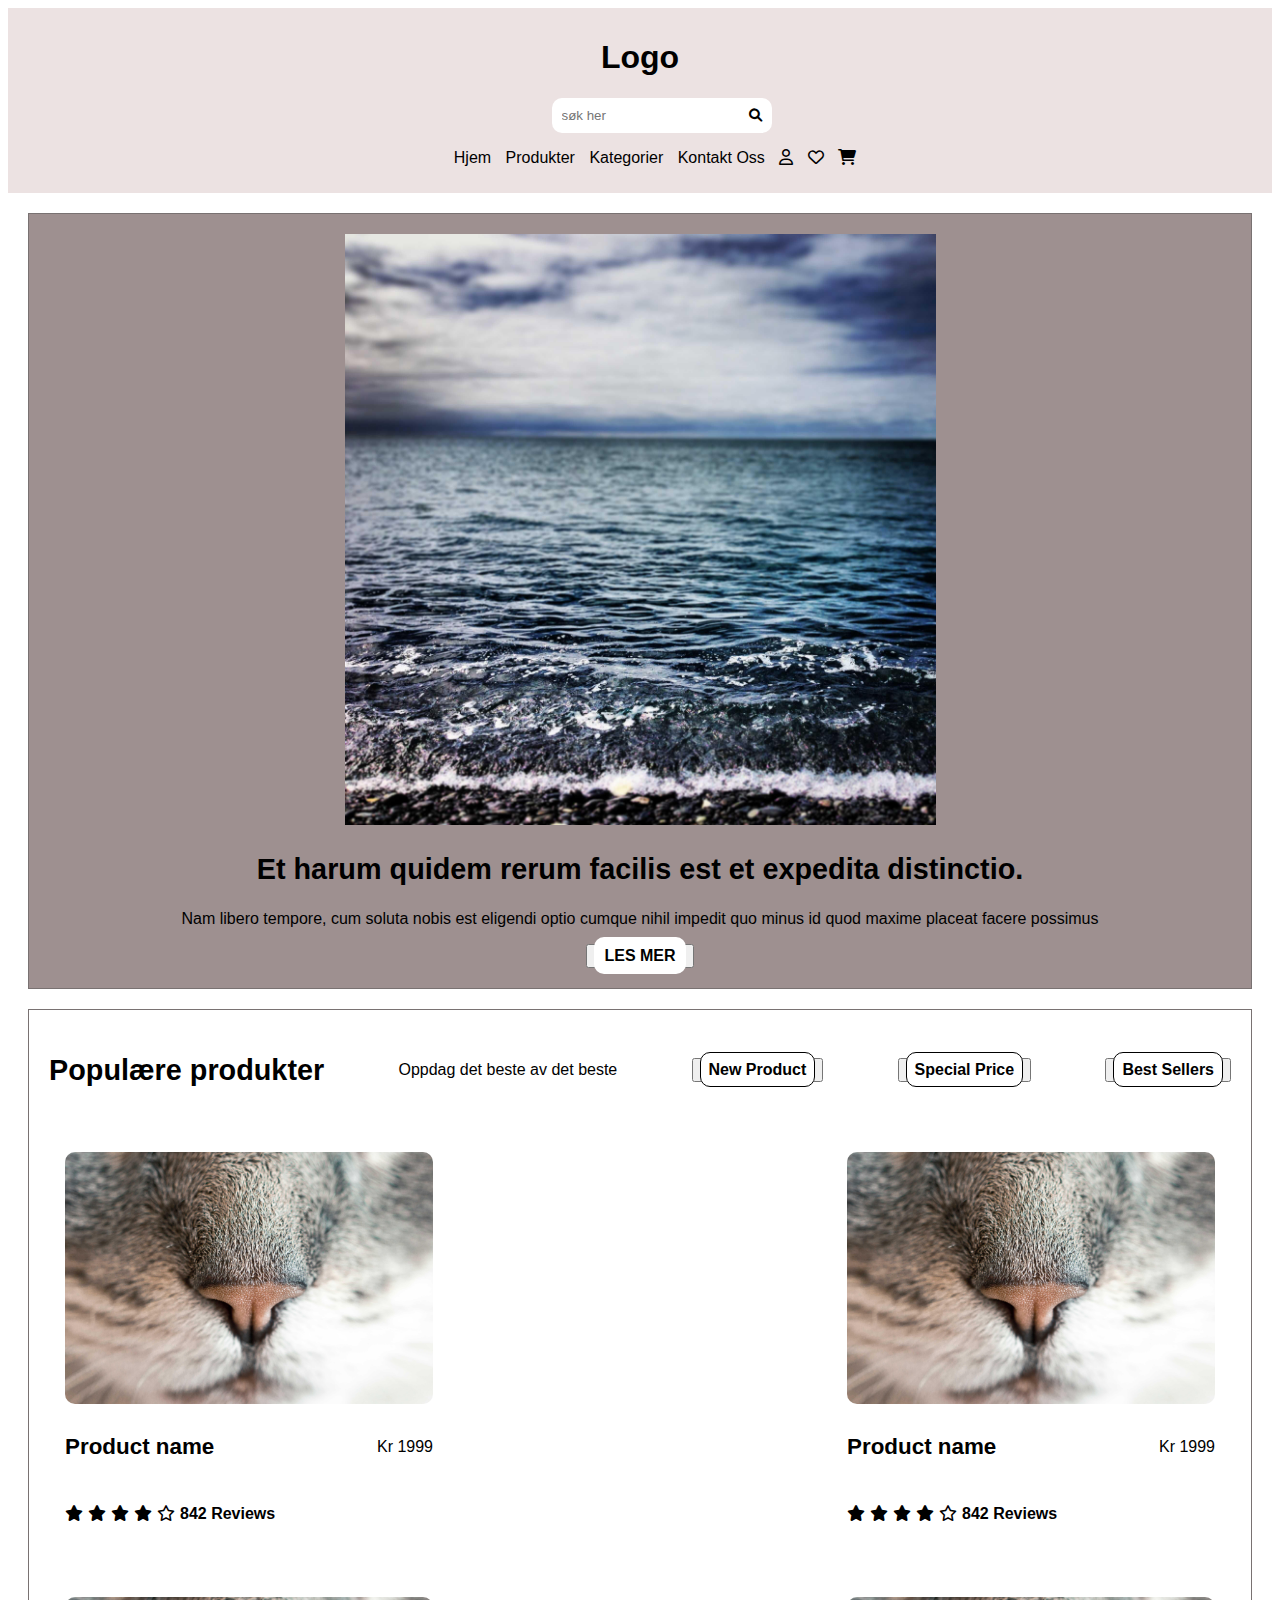
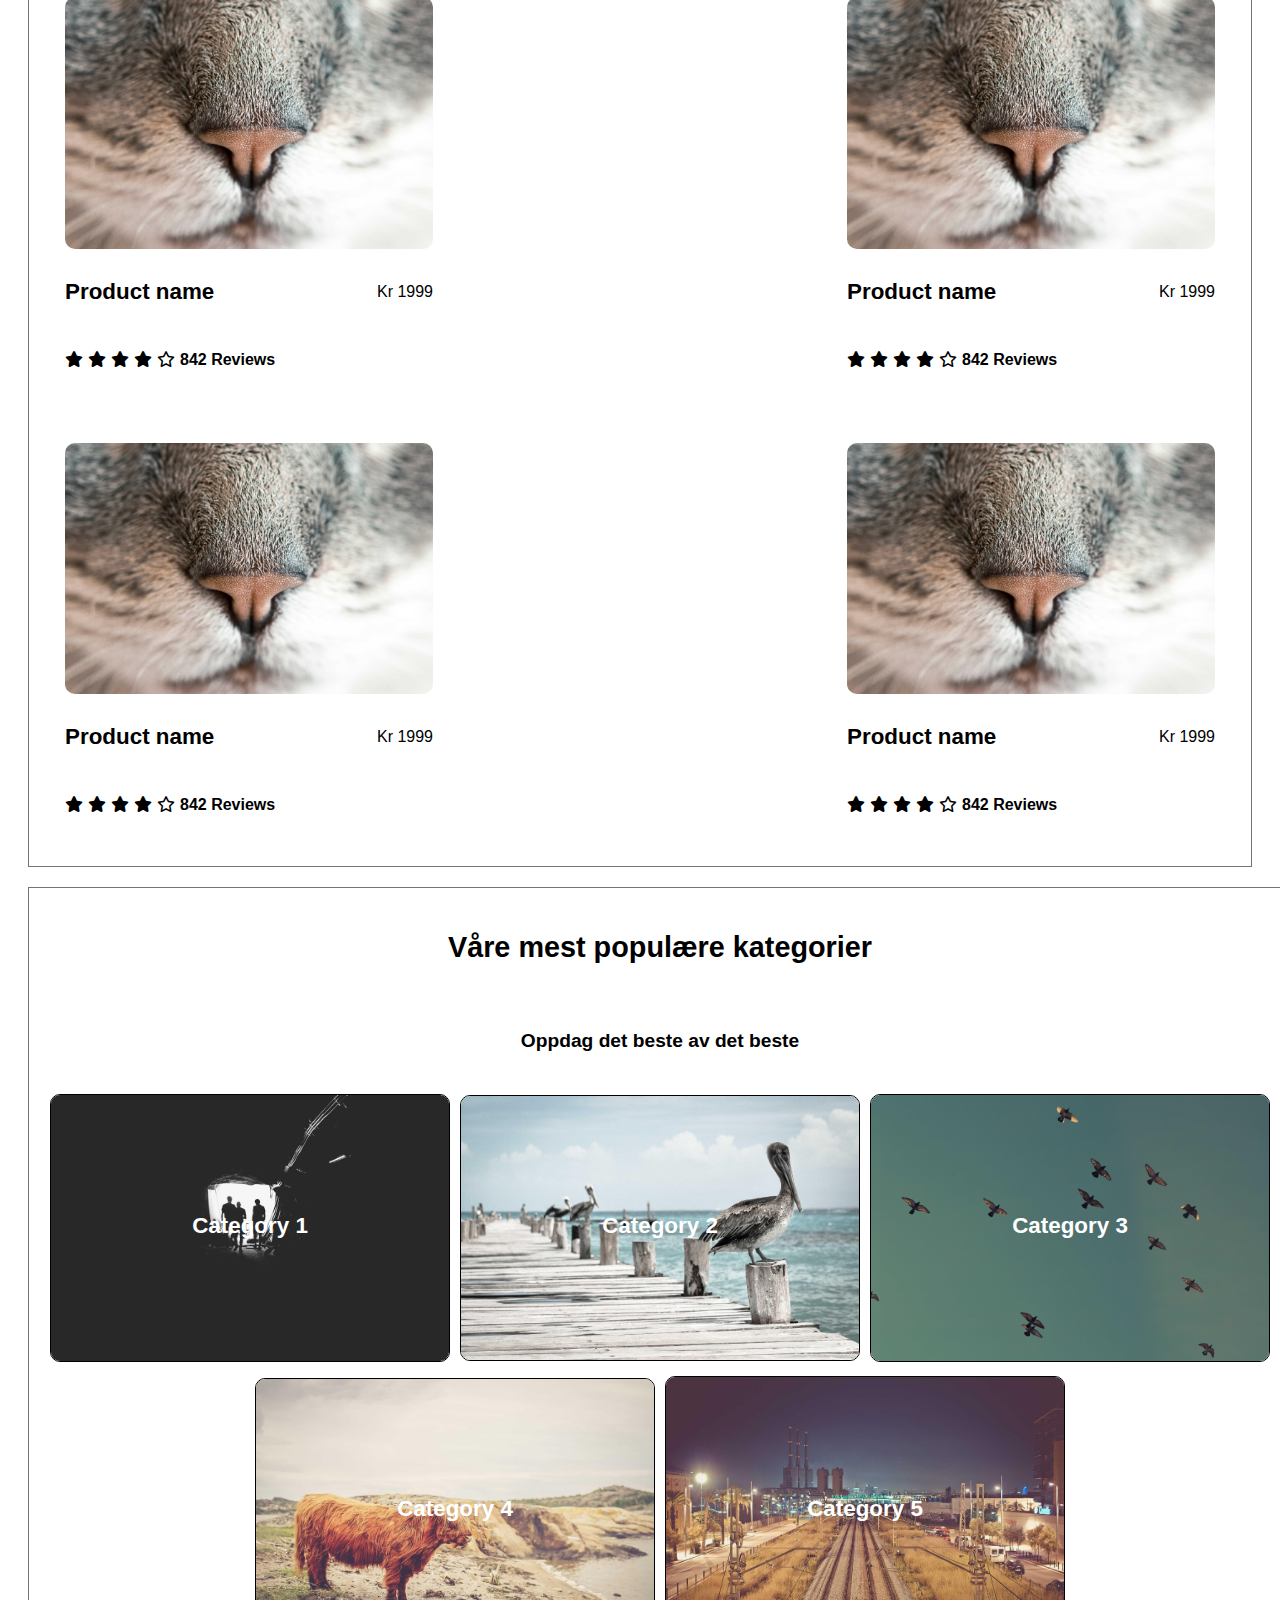
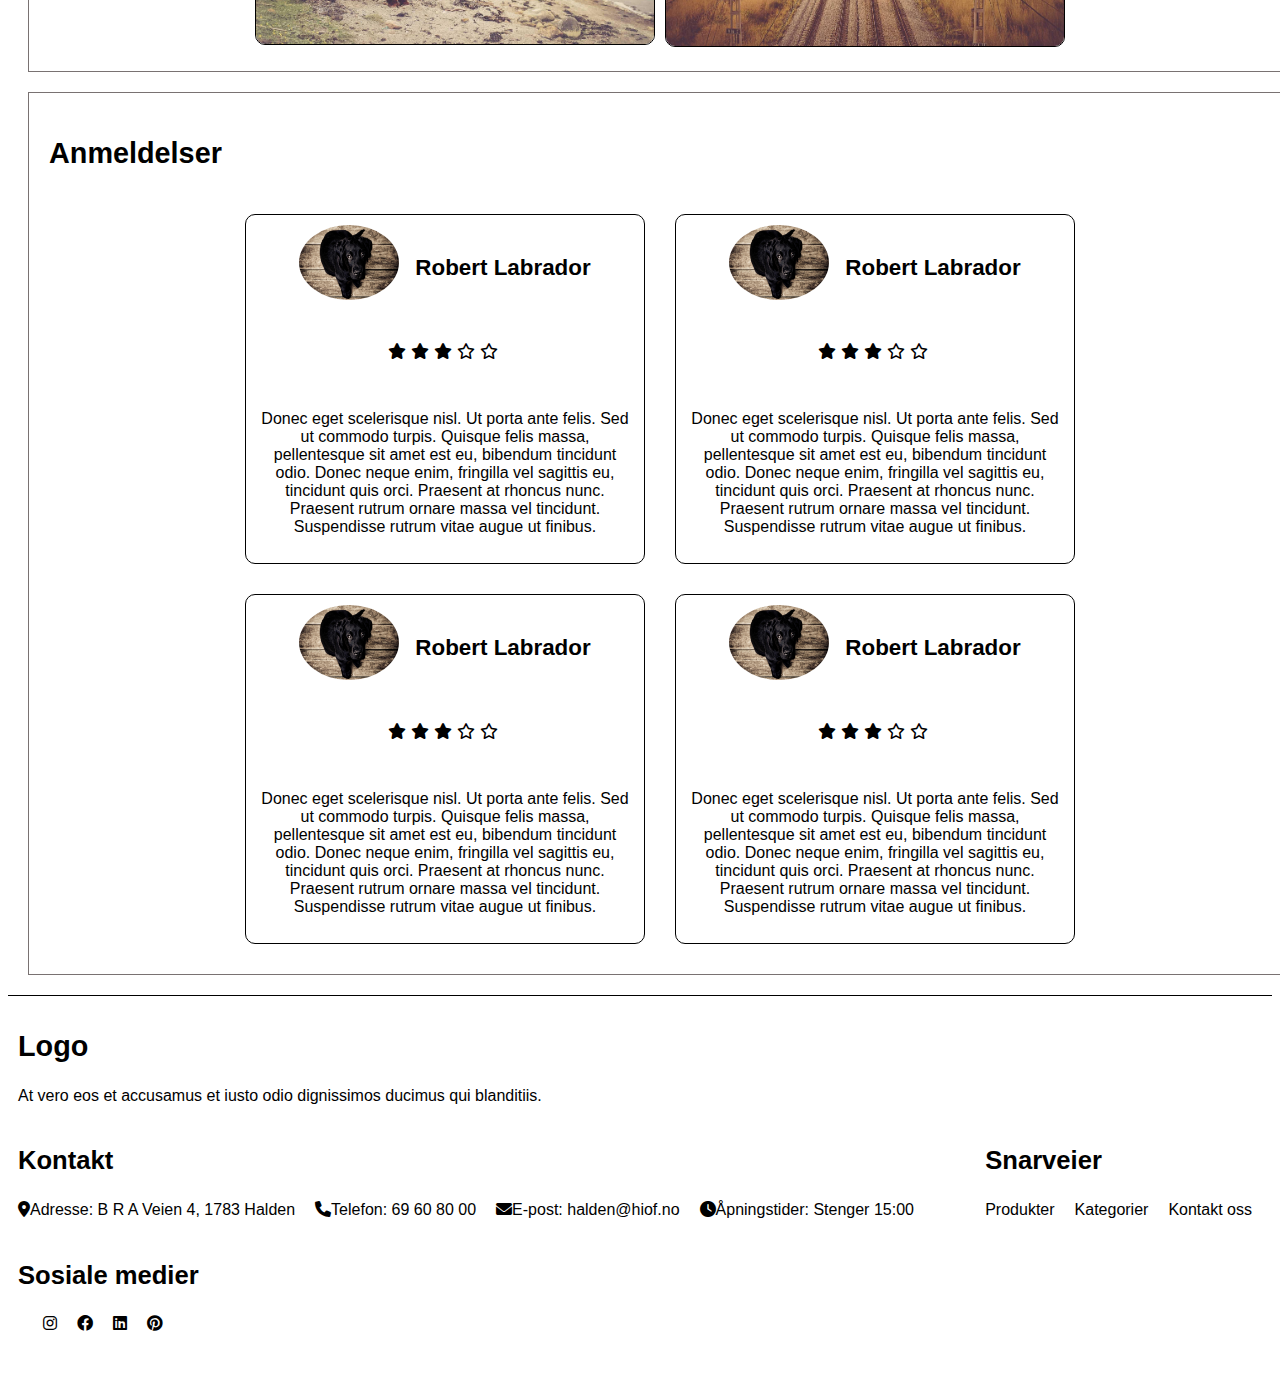
==== Prosjekteksamen Web H24/index.html @ 62fddc1f "Section 2 99" ====
<!DOCTYPE html>
<html lang="nb">
<head>
    <meta charset="UTF-8">
    <meta name="viewport" content="width=device-width, initial-scale=1.0">
    <link rel="stylesheet" href="https://cdnjs.cloudflare.com/ajax/libs/font-awesome/6.0.0-beta3/css/all.min.css">
    <link rel="stylesheet" href="css/style.css">
    <title>Hovedside</title>
</head>
<body>
    <header id="global-header">
        <a href="index.html"><h1>Logo</h1></a>
        <input type="search" placeholder="søk her" id="search">
        <button type="submit"><i class="fa-solid fa-magnifying-glass"></i></button>
        <nav>
            <ul>
                <li><a href="index.html">Hjem</a></li>
                <li><a href="#pop-prod">Produkter</a></li> 
                <li><a href="#pop-kat">Kategorier</a></li>
                <li><a href="#footer-area">Kontakt Oss</a>

                <li><i class="fa-regular fa-user"></i></li>
                <li><i class="fa-regular fa-heart"></i></li>
                <li><a href="checkout.html"><i class="fa-solid fa-cart-shopping"></i></a></li>
            </ul>
        </nav>

    </header>
    <div id="container-index">
        <main>
            <section id="banner">
                    <img src="bilder/Hoved_side/Lorem-picsum-ocean.jpg" alt="Bilde av steinstrand med sjø utover horisonten">
                    <!-- Bildet fra https://fastly.picsum.photos/id/147/2448/2448.jpg?hmac=Xk6y7EeyG6VQTac1N9IhDAwLVNVeCn_KBN4nO5SRxPw -->
                    <h2>Et harum quidem rerum facilis est et expedita distinctio.</h2>
                    <p>Nam libero tempore, cum soluta nobis est eligendi optio cumque nihil impedit quo minus id quod maxime placeat facere possimus</p>
                    <button type="submit"><a href="#">LES MER</a></button>

            </section>
                
            <section id="pop-prod">
                    <h2>Populære produkter</h2>
                    <p>Oppdag det beste av det beste</p>
                    <button type="submit"><a href="#">New Product</a></button>
                    <button type="submit"><a href="#">Special Price</a></button>
                    <button type="submit"><a href="#">Best Sellers</a></button>
                        
                        <article class="prod-card">
                            <img src="bilder/Hoved_side/Lorem-picsum-cat.jpg" alt="Bilde av katt nese">
                            <!-- Bildet fra https://fastly.picsum.photos/id/40/4106/2806.jpg?hmac=MY3ra98ut044LaWPEKwZowgydHZ_rZZUuOHrc3mL5mI -->
                            <h4>Product name</h4>
                            <p>Kr 1999</p>
                            <ul class="rating">
                                <li><i class="fa-solid fa-star"></i></li>
                                <li><i class="fa-solid fa-star"></i></li>
                                <li><i class="fa-solid fa-star"></i></li>
                                <li><i class="fa-solid fa-star"></i></li>
                                <li><i class="fa-regular fa-star"></i></li>
                                <li>842 Reviews</li>
                            </ul>
                        </article>
                        <article class="prod-card">
                            <img src="bilder/Hoved_side/Lorem-picsum-cat.jpg" alt="Bilde av katt nese">
                            <!-- Bildet fra https://fastly.picsum.photos/id/40/4106/2806.jpg?hmac=MY3ra98ut044LaWPEKwZowgydHZ_rZZUuOHrc3mL5mI -->
                            <h4>Product name</h4>
                            <p>Kr 1999</p>
                            <ul class="rating">
                                <li><i class="fa-solid fa-star"></i></li>
                                <li><i class="fa-solid fa-star"></i></li>
                                <li><i class="fa-solid fa-star"></i></li>
                                <li><i class="fa-solid fa-star"></i></li>
                                <li><i class="fa-regular fa-star"></i></li>
                                <li>842 Reviews</li>
                            </ul>
                        </article>
                        <article class="prod-card">
                            <img src="bilder/Hoved_side/Lorem-picsum-cat.jpg" alt="Bilde av katt nese">
                            <!-- Bildet fra https://fastly.picsum.photos/id/40/4106/2806.jpg?hmac=MY3ra98ut044LaWPEKwZowgydHZ_rZZUuOHrc3mL5mI -->
                            <h4>Product name</h4>
                            <p>Kr 1999</p>
                            <ul class="rating">
                                <li><i class="fa-solid fa-star"></i></li>
                                <li><i class="fa-solid fa-star"></i></li>
                                <li><i class="fa-solid fa-star"></i></li>
                                <li><i class="fa-solid fa-star"></i></li>
                                <li><i class="fa-regular fa-star"></i></li>
                                <li>842 Reviews</li>
                            </ul>
                        </article>
                        <article class="prod-card">
                            <img src="bilder/Hoved_side/Lorem-picsum-cat.jpg" alt="Bilde av katt nese">
                            <!-- Bildet fra https://fastly.picsum.photos/id/40/4106/2806.jpg?hmac=MY3ra98ut044LaWPEKwZowgydHZ_rZZUuOHrc3mL5mI -->
                            <h4>Product name</h4>
                            <p>Kr 1999</p>
                            <ul class="rating">
                                <li><i class="fa-solid fa-star"></i></li>
                                <li><i class="fa-solid fa-star"></i></li>
                                <li><i class="fa-solid fa-star"></i></li>
                                <li><i class="fa-solid fa-star"></i></li>
                                <li><i class="fa-regular fa-star"></i></li>
                                <li>842 Reviews</li>
                            </ul>
                        </article>
                        <article class="prod-card">
                            <img src="bilder/Hoved_side/Lorem-picsum-cat.jpg" alt="Bilde av katt nese">
                            <!-- Bildet fra https://fastly.picsum.photos/id/40/4106/2806.jpg?hmac=MY3ra98ut044LaWPEKwZowgydHZ_rZZUuOHrc3mL5mI -->
                            <h4>Product name</h4>
                            <p>Kr 1999</p>
                            <ul class="rating">
                                <li><i class="fa-solid fa-star"></i></li>
                                <li><i class="fa-solid fa-star"></i></li>
                                <li><i class="fa-solid fa-star"></i></li>
                                <li><i class="fa-solid fa-star"></i></li>
                                <li><i class="fa-regular fa-star"></i></li>
                                <li>842 Reviews</li>
                            </ul>
                        </article>
                        <article class="prod-card">
                            <img src="bilder/Hoved_side/Lorem-picsum-cat.jpg" alt="Bilde av katt nese">
                            <!-- Bildet fra https://fastly.picsum.photos/id/40/4106/2806.jpg?hmac=MY3ra98ut044LaWPEKwZowgydHZ_rZZUuOHrc3mL5mI -->
                            <h4>Product name</h4>
                            <p>Kr 1999</p>
                            <ul class="rating">
                                <li><i class="fa-solid fa-star"></i></li>
                                <li><i class="fa-solid fa-star"></i></li>
                                <li><i class="fa-solid fa-star"></i></li>
                                <li><i class="fa-solid fa-star"></i></li>
                                <li><i class="fa-regular fa-star"></i></li>
                                <li>842 Reviews</li>
                            </ul>
                        </article>
                    

            </section>

            <section id="pop-kat">
                    <h2>Våre mest populære kategorier</h2>
                    <h5>Oppdag det beste av det beste</h5>

                    <article class="pop-kat-pic">
                            <h4>Category 1</h4>
                            <img src="bilder/Hoved_side/Threeguys.jpg" alt="Bilde av tre menn som har åpnet dør til mørkt rom">
                            <!-- Bildet fra https://fastly.picsum.photos/id/209/1920/1280.jpg?hmac=VkEKEKhTEKOSFL4n-N4aLnbGGpV5hxuCs2tx_ny4y5g -->
                    </article>

                    <article class="pop-kat-pic">
                            <h4>Category 2</h4>
                            <img src="bilder/Hoved_side/Harbor.jpg" alt="Bilde av storker på en brygge">
                            <!-- Bildet fra https://fastly.picsum.photos/id/244/4288/2848.jpg?hmac=R6j9PBP4aBk2vcEIoOPU4R_nuknizryn2Vq8GGtWTrM -->
                    </article>

                    <article class="pop-kat-pic">
                            <h4>Category 3</h4>
                            <img src="bilder/Hoved_side/Birds.jpg" alt="Bilde av fugler i himmelen">
                            <!-- Bildet fra https://fastly.picsum.photos/id/258/4608/3072.jpg?hmac=9JDdAUW9UW7NRF3l4D2IOVQ76bw1hMxcnoLdQvwLxjA -->
                    </article>

                    <article class="pop-kat-pic">
                            <h4>Category 4</h4>
                            <img src="bilder/Hoved_side/Cowbeach.jpg" alt="Bilde av ku på strand">
                            <!-- Bildet fra https://fastly.picsum.photos/id/200/1920/1280.jpg?hmac=-eKjMC8-UrbLMpy1A4OWrK0feVPB3Ka5KNOGibQzpRU -->
                    </article>

                    <article class="pop-kat-pic">
                         <h4>Category 5</h4>
                         <img src="bilder/Hoved_side/Railway.jpg" alt="Bilde av togskinner som går inn mot storby">
                         <!-- Bildet fra https://fastly.picsum.photos/id/242/1891/1280.jpg?hmac=EhMqQfJIQi3yk8-7sjY4pdtCJyONM1X0bYXEhhALwJY -->
                    </article>
                   
                        

            </section>

            <section id="anmeld">
                    <h2>Anmeldelser</h2>
                        <article class="review-card">
                            <!-- Dropper header her da det gir en warning, men disse brukersatte anmeldelsene har oftest bare brukernavn -->
                            <img src="bilder/Hoved_side/Lorem-picsum-dog.jpg" alt="Bilde av hund">
                            <!-- bilde fra https://fastly.picsum.photos/id/237/3500/2095.jpg?hmac=y2n_cflHFKpQwLOL1SSCtVDqL8NmOnBzEW7LYKZ-z_o -->
                                <h4>Robert Labrador</h4>
                            <ul class="rating">
                                <li><i class="fa-solid fa-star"></i></li>
                                <li><i class="fa-solid fa-star"></i></li>
                                <li><i class="fa-solid fa-star"></i></li>
                                <li><i class="fa-regular fa-star"></i></li>
                                <li><i class="fa-regular fa-star"></i></li>
                            </ul>
                            <p>Donec eget scelerisque nisl. Ut porta ante felis. Sed ut commodo turpis. Quisque felis massa, pellentesque sit amet est eu, bibendum tincidunt odio. 
                                Donec neque enim, fringilla vel sagittis eu, tincidunt quis orci. Praesent at rhoncus nunc. 
                                Praesent rutrum ornare massa vel tincidunt. Suspendisse rutrum vitae augue ut finibus. </p>
                        </article>
                        <article class="review-card">
                            <img src="bilder/Hoved_side/Lorem-picsum-dog.jpg" alt="Bilde av hund">
                            <!-- bilde fra https://fastly.picsum.photos/id/237/3500/2095.jpg?hmac=y2n_cflHFKpQwLOL1SSCtVDqL8NmOnBzEW7LYKZ-z_o -->
                                <h4>Robert Labrador</h4>
                            <ul class="rating">
                                <li><i class="fa-solid fa-star"></i></li>
                                <li><i class="fa-solid fa-star"></i></li>
                                <li><i class="fa-solid fa-star"></i></li>
                                <li><i class="fa-regular fa-star"></i></li>
                                <li><i class="fa-regular fa-star"></i></li>
                            </ul>
                            <p>Donec eget scelerisque nisl. Ut porta ante felis. Sed ut commodo turpis. Quisque felis massa, pellentesque sit amet est eu, bibendum tincidunt odio. 
                                Donec neque enim, fringilla vel sagittis eu, tincidunt quis orci. Praesent at rhoncus nunc. 
                                Praesent rutrum ornare massa vel tincidunt. Suspendisse rutrum vitae augue ut finibus. </p>
                        </article>
                        <article class="review-card">
                            <img src="bilder/Hoved_side/Lorem-picsum-dog.jpg" alt="Bilde av hund">
                            <!-- bilde fra https://fastly.picsum.photos/id/237/3500/2095.jpg?hmac=y2n_cflHFKpQwLOL1SSCtVDqL8NmOnBzEW7LYKZ-z_o -->
                                <h4>Robert Labrador</h4>
                            <ul class="rating">
                                <li><i class="fa-solid fa-star"></i></li>
                                <li><i class="fa-solid fa-star"></i></li>
                                <li><i class="fa-solid fa-star"></i></li>
                                <li><i class="fa-regular fa-star"></i></li>
                                <li><i class="fa-regular fa-star"></i></li>
                            </ul>
                            <p>Donec eget scelerisque nisl. Ut porta ante felis. Sed ut commodo turpis. Quisque felis massa, pellentesque sit amet est eu, bibendum tincidunt odio. 
                                Donec neque enim, fringilla vel sagittis eu, tincidunt quis orci. Praesent at rhoncus nunc. 
                                Praesent rutrum ornare massa vel tincidunt. Suspendisse rutrum vitae augue ut finibus. </p>
                        </article>
                        <article class="review-card">
                            <img src="bilder/Hoved_side/Lorem-picsum-dog.jpg" alt="Bilde av hund">
                            <!-- bilde fra https://fastly.picsum.photos/id/237/3500/2095.jpg?hmac=y2n_cflHFKpQwLOL1SSCtVDqL8NmOnBzEW7LYKZ-z_o -->
                                <h4>Robert Labrador</h4>
                            <ul class="rating">
                                <li><i class="fa-solid fa-star"></i></li>
                                <li><i class="fa-solid fa-star"></i></li>
                                <li><i class="fa-solid fa-star"></i></li>
                                <li><i class="fa-regular fa-star"></i></li>
                                <li><i class="fa-regular fa-star"></i></li>
                            </ul>
                            <p>Donec eget scelerisque nisl. Ut porta ante felis. Sed ut commodo turpis. Quisque felis massa, pellentesque sit amet est eu, bibendum tincidunt odio. 
                                Donec neque enim, fringilla vel sagittis eu, tincidunt quis orci. Praesent at rhoncus nunc. 
                                Praesent rutrum ornare massa vel tincidunt. Suspendisse rutrum vitae augue ut finibus. </p>
                        </article>
                        

            </section>
        </main>
    </div>
    <footer id="global-footer">
            <section id="footerhead">
                    <h2>Logo</h2>
                    <p>At vero eos et accusamus et iusto odio dignissimos ducimus qui blanditiis.</p> 
            </section>
            <section>
                    <h3>Kontakt</h3>
                        <ul>
                            <li><i class="fa-solid fa-location-dot"></i>Adresse: B R A Veien 4, 1783 Halden</li>
                            <li><i class="fa-solid fa-phone"></i>Telefon: 69 60 80 00</li>
                            <li><i class="fa-solid fa-envelope"></i>E-post: halden@hiof.no</li>
                            <li><i class="fa-solid fa-clock"></i>Åpningstider: Stenger 15:00</li>  

                        </ul>
            </section>
            <section>
                    <h3>Snarveier</h3>
                    <ul>
                        <li><a href="#pop-prod">Produkter</a></li>
                        <li><a href="#pop-kat">Kategorier</a></li>
                        <li>Kontakt oss</li>
                    </ul>
            </section>
            <section>
                    <h3>Sosiale medier</h3>
                    <ul>
                        <li><a href="https://www.instagram.com/"><i class="fa-brands fa-instagram"></i></a></li>
                        <li><a href="https://www.facebook.com/"><i class="fa-brands fa-facebook"></i></a></li>
                        <li><a href="https://www.lindkedin.com/"><i class="fa-brands fa-linkedin"></i></a></li>
                        <li><a href="https://www.pininterest.com/"><i class="fa-brands fa-pinterest"></i></a></li>
                    </ul>

            </section>
    </footer>
</body>
</html>
---- Prosjekteksamen Web H24/css/style.css ----
*{
    box-sizing: border-box;
}


h1{
    font-size: 2rem;
 }
h2{
    font-size: 1.8rem;
    font-weight: bolder;
 }
h3{
    font-size:1.6rem;
 }
h4{
    font-size:1.4rem;
 }
p, a{font-size:1rem;}

h2, h3, h4{
    color: #000000;
    font-family: Arial, Helvetica, sans-serif;
}


/* Header */

#global-header{
    background-color: #ece2e2;
    color: #fff;
    padding: 10px;
    text-align: center;
    margin-bottom: 20px;
    font-family: Arial, Helvetica, sans-serif;

}
#global-header input{
    padding: 10px;
    border: none;
    cursor: pointer;
    border-radius: 10px;
    position: relative;
    display: inline-block;
    left: 10px;
}
#global-header button{
    padding: 10px;
    border: none;
    cursor: pointer;
    border-radius: 0 10px 10px 0;
    position: absolute;
    background-color: #fff;

}

#global-header a{
    color: #000000;
    text-decoration: none;
    
}
#global-header a:hover{
    color: #000000;
    text-decoration: underline;

}
#global-header i{
    color: #000000
}
#global-header li{
    display: inline;
    margin-right: 10px;
}

/*  Footer */


#global-footer{
    background-color: #fff;
    border-top: #000000 1px solid;
    color: rgb(0, 0, 0);
    padding: 10px;
    margin-bottom: 20px;
    font-family: Arial, Helvetica, sans-serif;
    display: flex;
    flex-wrap: wrap;
    justify-content:space-between;
    max-width: 100%;
}
#footerhead{
    width: 100%;
}
#global-footer ul{
    gap: 10px;
    display: flex;
    flex-wrap: wrap;
    justify-content: center;

}


/* #global-footer i{
    font-family: Arial, Helvetica, sans-serif;
} */
#global-footer a{
    color: #000000;
    text-decoration: none;
    
}
#global-footer a:hover{
    color: #000000;
    text-decoration: underline;

}
#global-footer ul{
    list-style: none;
    padding: 0;
}
#global-footer li{
    display: inline;
    margin-right: 10px;
}



/* Div på hovedinnhold i index */

#container-index{
    text-align: center;
} 

/* main{
    display: flex;
    flex-wrap: wrap;
    flex-direction: column;
    justify-content: center;
    align-items: center;

} */
main section{
    margin: 20px;
    padding: 20px;
    border: 1px solid #797272;
    align-items:center;

    font-family: Arial, Helvetica, sans-serif;
}


/* Seksjon 1 Hovedside */

#banner{
    background-color: #9e9090;
}
#banner a{
    color: #000000;
    text-decoration: none;
    background-color: #ffffff;
    padding: 10px;
    border-radius: 10px;  
    margin-top: 20px;
    font-weight: bold;

}
#banner a:hover{
    color: #ffffff;
    background-color: #000000;
}
#banner img{
    width: 50%;
    height: 50%;

}




/* Seksjon 2 Hovedside */

#pop-prod{
    display: flex;
    flex-wrap: wrap;
    justify-content: space-between;
    gap: 1rem;
}



.prod-card{
    border-radius: 10px;
    max-width: 400px;
    min-width: 200px;
    padding: 1rem;
    display: flex;
    flex-wrap: wrap;
    justify-content: space-between;
}
.rating{
    list-style: none;
    padding: 0;
    font-weight: 500;
}
.prod-card ul{
    list-style: none;
    display: flex;
    flex-wrap: wrap;
    font-weight: bold
}
.prod-card p{
    width: 35%;
    text-align: end;
    align-self: center;
}
.prod-card img{
    width: 100%;
    max-width: 400px;
text-align: center;    
border-radius: 10px;
}

#pop-prod .prod-card{
    margin-top: 10px;
}

#pop-prod img{
    width: 100%;
    max-width: 400px;
}
#pop-prod a{
    color: #000000;
    text-decoration: none;
    background-color: #ffffff;
    padding: 0.5rem;
    border-radius: 10px;  
    margin-top: 20px;
    font-weight: bold;
    border: #000000 1px solid;
    
}
#pop-prod a:hover{
    color: #ffffff;
    background-color: #000000;
}

/* Seksjon 3 Hovedside */

#pop-kat h5{
    width: 100%;
    font-size: 1.2rem;
}

#pop-kat img{
    width: 100%;
    height: 100%;
    max-width: 400px;
    max-height: 400px;
    border: #000000 1px solid;
    border-radius: 10px;
}
#pop-kat{
    display: flex;
    flex-wrap: wrap;
    justify-content: center;
    gap: 10px;
    width: 100%;
    height: auto;
}

.pop-kat-pic{
    position: relative;
    display: inline-block;
}
.pop-kat-pic h4{
    position: absolute;
    color: #fff;
    border-radius: 5px;
    top:-34px;
    left: 0;
    width: 100%;
    height: 100%;
    display: flex;
    flex-wrap: wrap;
    justify-content: center;
    align-items: center;
    text-align: center;
}





/* Seksjon 4 Hovedside */
#anmeld{
    display: flex;
    flex-wrap: wrap;
    justify-content: center;
    gap: 10px;
    width: 100%;
}
#anmeld h2{
    width: 100%;
    text-align: left;
}

.review-card{
    display: flex;
    flex-wrap: wrap;
    justify-content: center;
    border: #000000 1px solid;
    border-radius: 10px;
    max-width: 400px;
    max-height: 350px;
    min-height: 350px;
    gap: 1rem;
    margin: 10px;
    padding: 10px;
}

#anmeld img{
    min-width: 50px;
    max-width: 150px;
    max-height: 150px;
    min-height: 75px;
    height: 75px;
    width: 100px;
    border-radius: 50%;
}
#anmeld ul{
    list-style: none;
    padding: 0;
    display: flex;
    flex-wrap: wrap;
    justify-content: space-between;
}




.rating{
    list-style: none;
    padding: 0;
}
.rating li{
    margin-right: 5px;
}




/* Produktside */

/* Brødsmulesti */
#breadcrumbs ul{
    list-style: none;
    padding: 0;

}
#breadcrumbs li{
    margin-right: 5px;
}


/* Seksjon 1 produktside */
#produkt-info img{
    width: 15%;
    height: 15%;
}
#produkt-info #mainimg {
    width: 25%;
    height: 25%;
}


/* Seksjon 2 produktside */
#lignende-prod img{
    width: 15%;
    height: 15%;
}




/* Checkoutside */
img{
    width: 15%;
    height: 15%;
}


/* Kasse tabell */
#kassse-tab {
    border-collapse: collapse;
    width: 100%;
    border: none;
}
#kasse-tab td li{
    list-style: none;
}
#kasse-tab img{
    width: 300px;
    height: 200px;
}
.flex-row{
    display: flex;
    align-items: center;
}
.flex-row td{
    margin-right: 10px;
    display: flex;
    flex-wrap: wrap;
    flex-direction: column;
    padding: 2px 10px 2px 10px;
    gap: 10px;
}
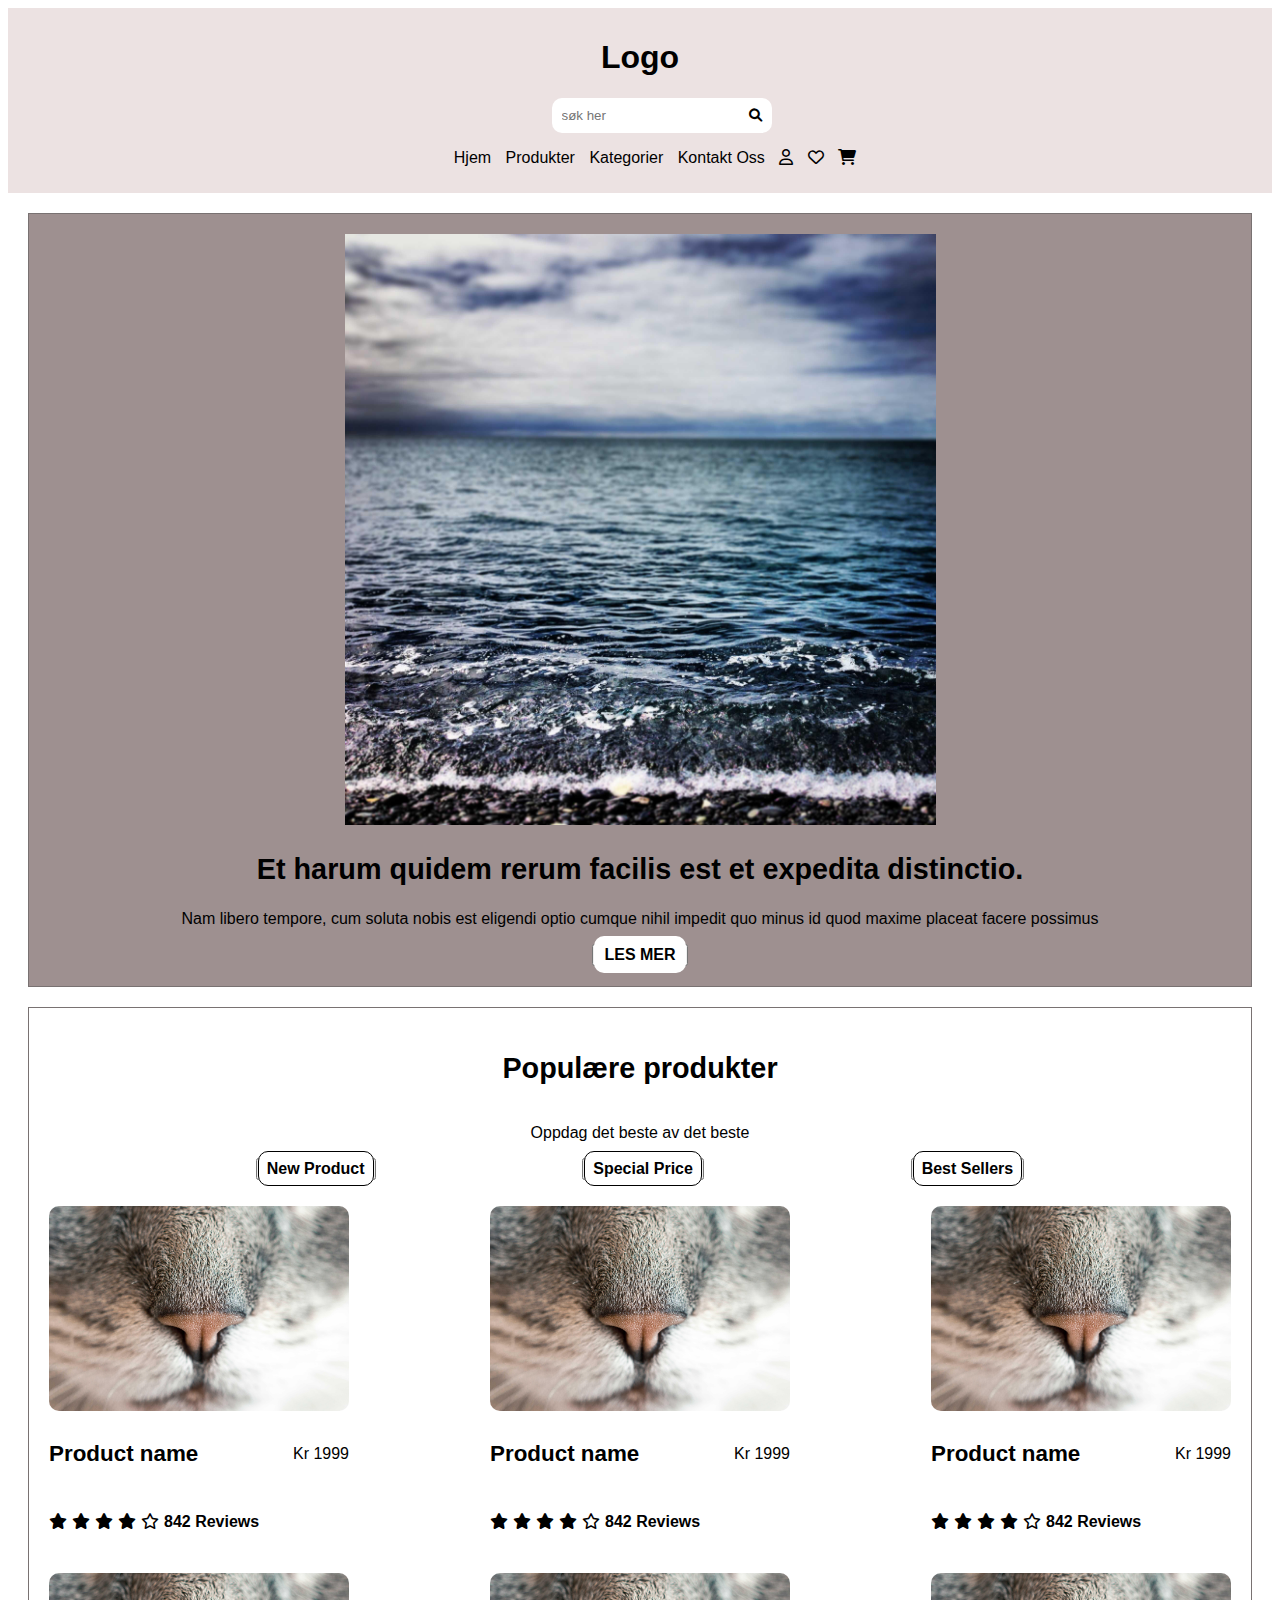
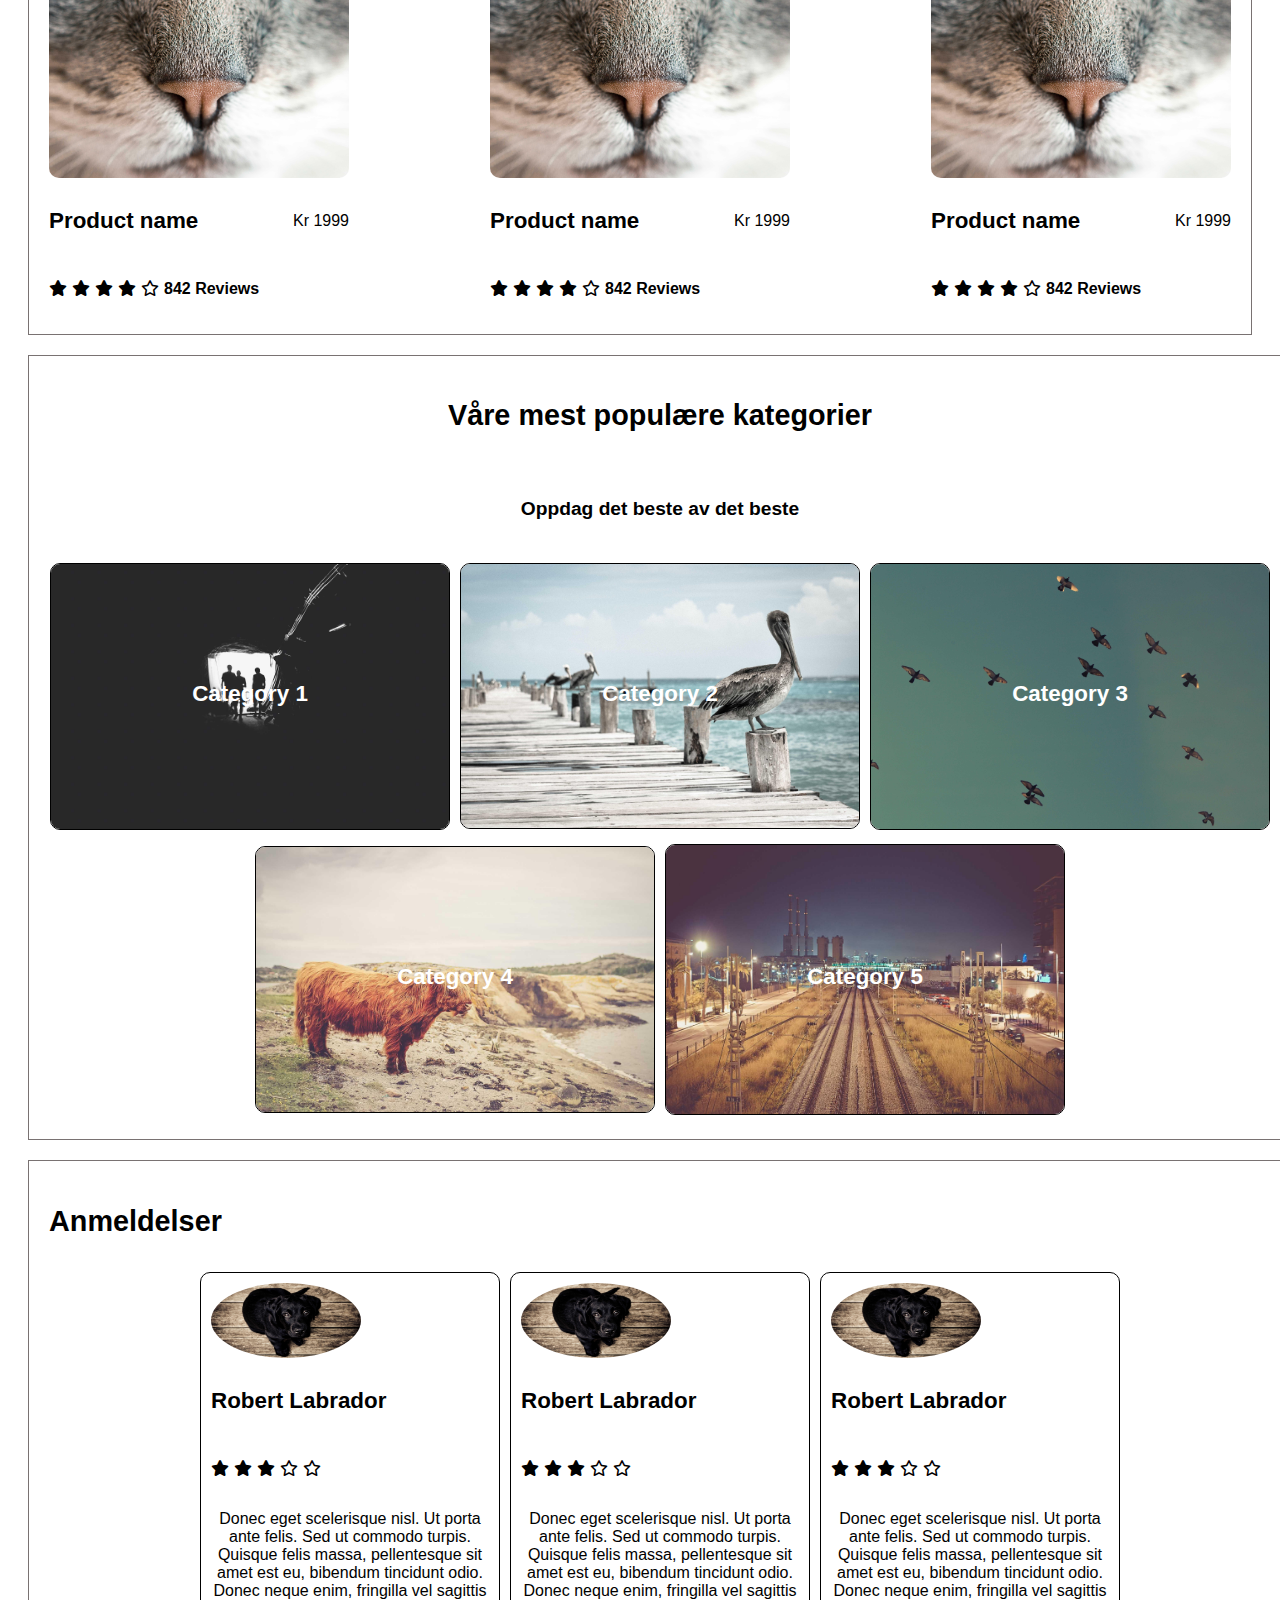
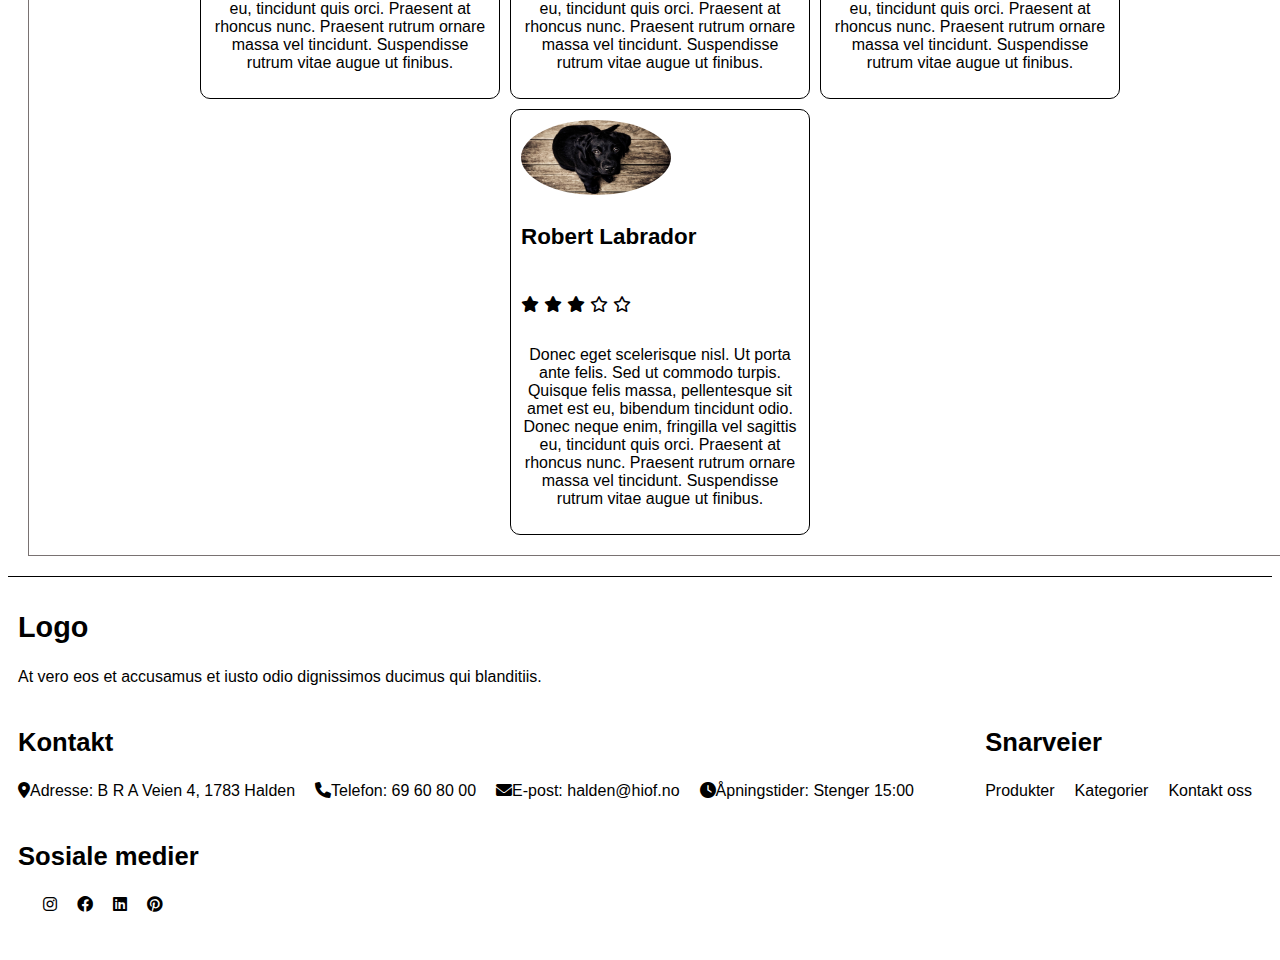
==== commit de636ac4: "Mini-hood 1" ====
--- a/Prosjekteksamen Web H24/index.html
+++ b/Prosjekteksamen Web H24/index.html
@@ -17,7 +17,7 @@
                 <li><a href="index.html">Hjem</a></li>
                 <li><a href="#pop-prod">Produkter</a></li> 
                 <li><a href="#pop-kat">Kategorier</a></li>
-                <li><a href="#footer-area">Kontakt Oss</a>
+                <li><a href="#global-footer">Kontakt Oss</a>
 
                 <li><i class="fa-regular fa-user"></i></li>
                 <li><i class="fa-regular fa-heart"></i></li>
@@ -38,12 +38,14 @@
             </section>
                 
             <section id="pop-prod">
+                <div id="centercont">
+                    <!-- Bruker <div> her for å gruppere og sentrere "header"  elementet i denne seksjonen-->
                     <h2>Populære produkter</h2>
                     <p>Oppdag det beste av det beste</p>
                     <button type="submit"><a href="#">New Product</a></button>
                     <button type="submit"><a href="#">Special Price</a></button>
                     <button type="submit"><a href="#">Best Sellers</a></button>
-                        
+                </div>
                         <article class="prod-card">
                             <img src="bilder/Hoved_side/Lorem-picsum-cat.jpg" alt="Bilde av katt nese">
                             <!-- Bildet fra https://fastly.picsum.photos/id/40/4106/2806.jpg?hmac=MY3ra98ut044LaWPEKwZowgydHZ_rZZUuOHrc3mL5mI -->
--- a/Prosjekteksamen Web H24/css/style.css
+++ b/Prosjekteksamen Web H24/css/style.css
@@ -143,8 +143,11 @@
     padding: 20px;
     border: 1px solid #797272;
     align-items:center;
-
     font-family: Arial, Helvetica, sans-serif;
+}
+main section button{
+    padding: 0px;
+    margin: 0px;
 }
 
 
@@ -185,13 +188,26 @@
     gap: 1rem;
 }
 
-
+/* <div> for å samle innholdet */
+#centercont{
+    display: flex;
+    flex-wrap: wrap;
+    justify-content: space-evenly;
+    width: 100%;
+}
+#centercont h2{
+    width: 100%;
+    text-align: center;
+}
+#centercont p{
+    width: 100%;
+    text-align: center;
+}
 
 .prod-card{
     border-radius: 10px;
-    max-width: 400px;
+    max-width: 300px;
     min-width: 200px;
-    padding: 1rem;
     display: flex;
     flex-wrap: wrap;
     justify-content: space-between;
@@ -306,14 +322,10 @@
 .review-card{
     display: flex;
     flex-wrap: wrap;
-    justify-content: center;
+    justify-content: left;
     border: #000000 1px solid;
     border-radius: 10px;
-    max-width: 400px;
-    max-height: 350px;
-    min-height: 350px;
-    gap: 1rem;
-    margin: 10px;
+    max-width: 300px;
     padding: 10px;
 }
 
@@ -323,7 +335,7 @@
     max-height: 150px;
     min-height: 75px;
     height: 75px;
-    width: 100px;
+    width: 100%;
     border-radius: 50%;
 }
 #anmeld ul{
@@ -352,6 +364,9 @@
 
 /* Brødsmulesti */
 #breadcrumbs ul{
+    display: flex;
+    flex-wrap: wrap;
+    justify-content: left;
     list-style: none;
     padding: 0;
 
@@ -362,15 +377,26 @@
 
 
 /* Seksjon 1 produktside */
+#produkt-info{
+    display: flex;
+    flex-wrap: wrap;
+    gap: 10px;
+    width: 100%;
+}
 #produkt-info img{
-    width: 15%;
-    height: 15%;
-}
-#produkt-info #mainimg {
     width: 25%;
     height: 25%;
 }
-
+#produkt-info #mainimg {
+    width: 35%;
+    height: 35%;
+}
+#picturegroup{
+    display: flex;
+    flex-wrap: wrap;
+    justify-content: left ;
+    gap: 10px;
+}
 
 /* Seksjon 2 produktside */
 #lignende-prod img{
@@ -382,6 +408,16 @@
 
 
 /* Checkoutside */
+#main-checkout{
+    display: flex;
+    flex-wrap: wrap;
+    justify-content: center;
+    gap: 10px;
+}
+#main-checkout h2{
+    width: 100%;
+    text-align: center;
+}
 img{
     width: 15%;
     height: 15%;
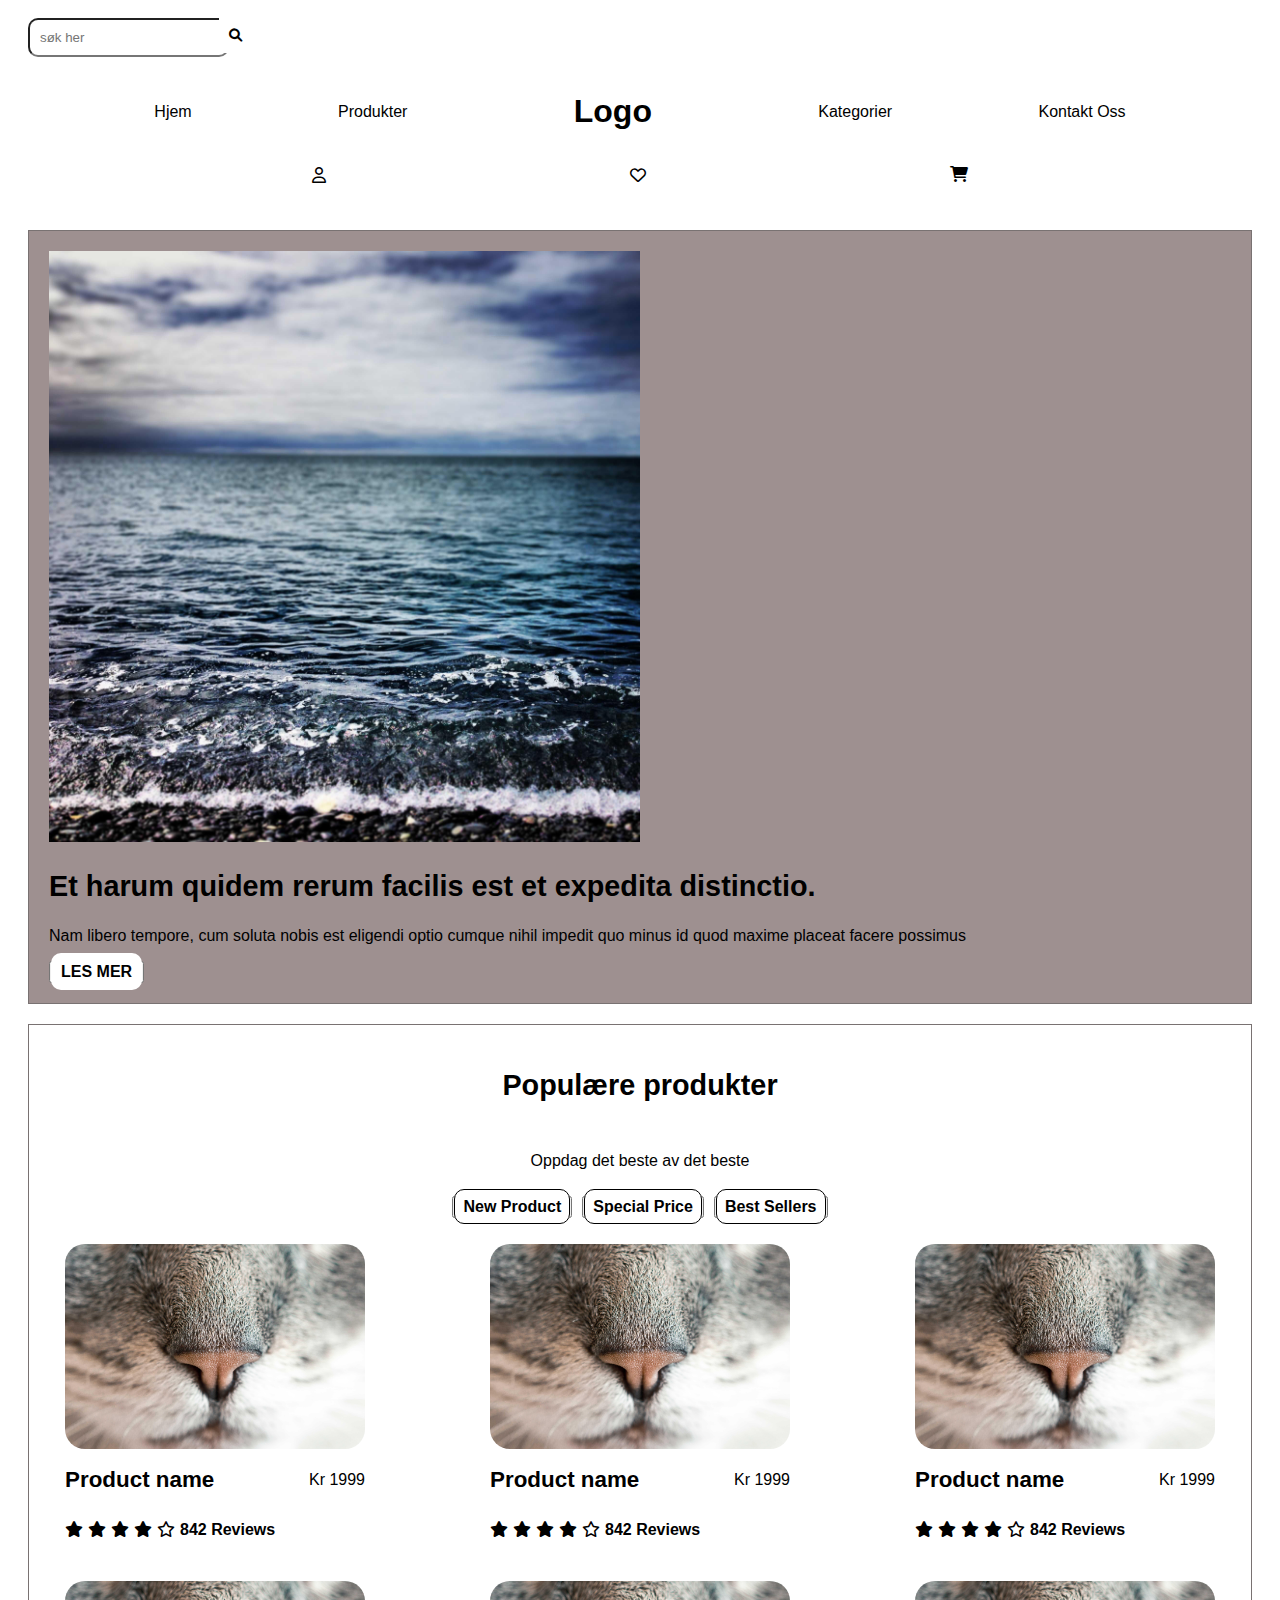
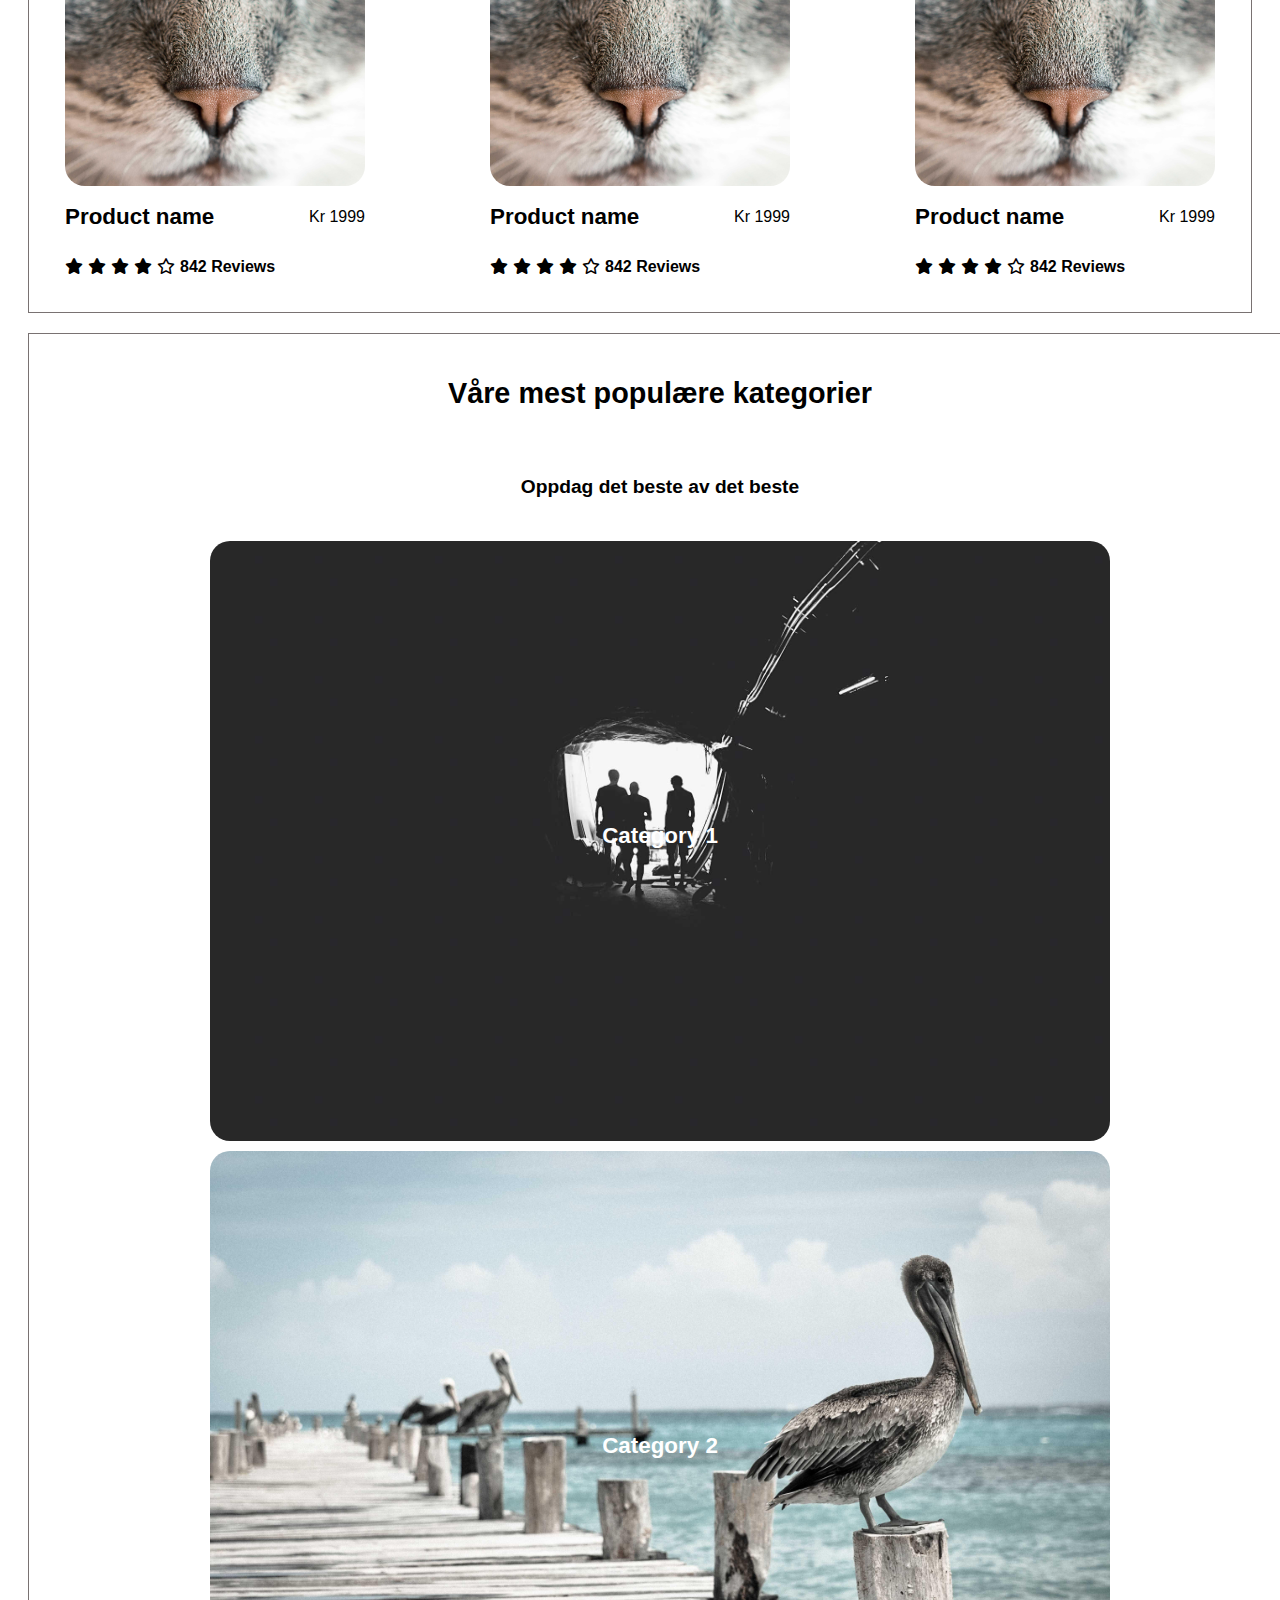
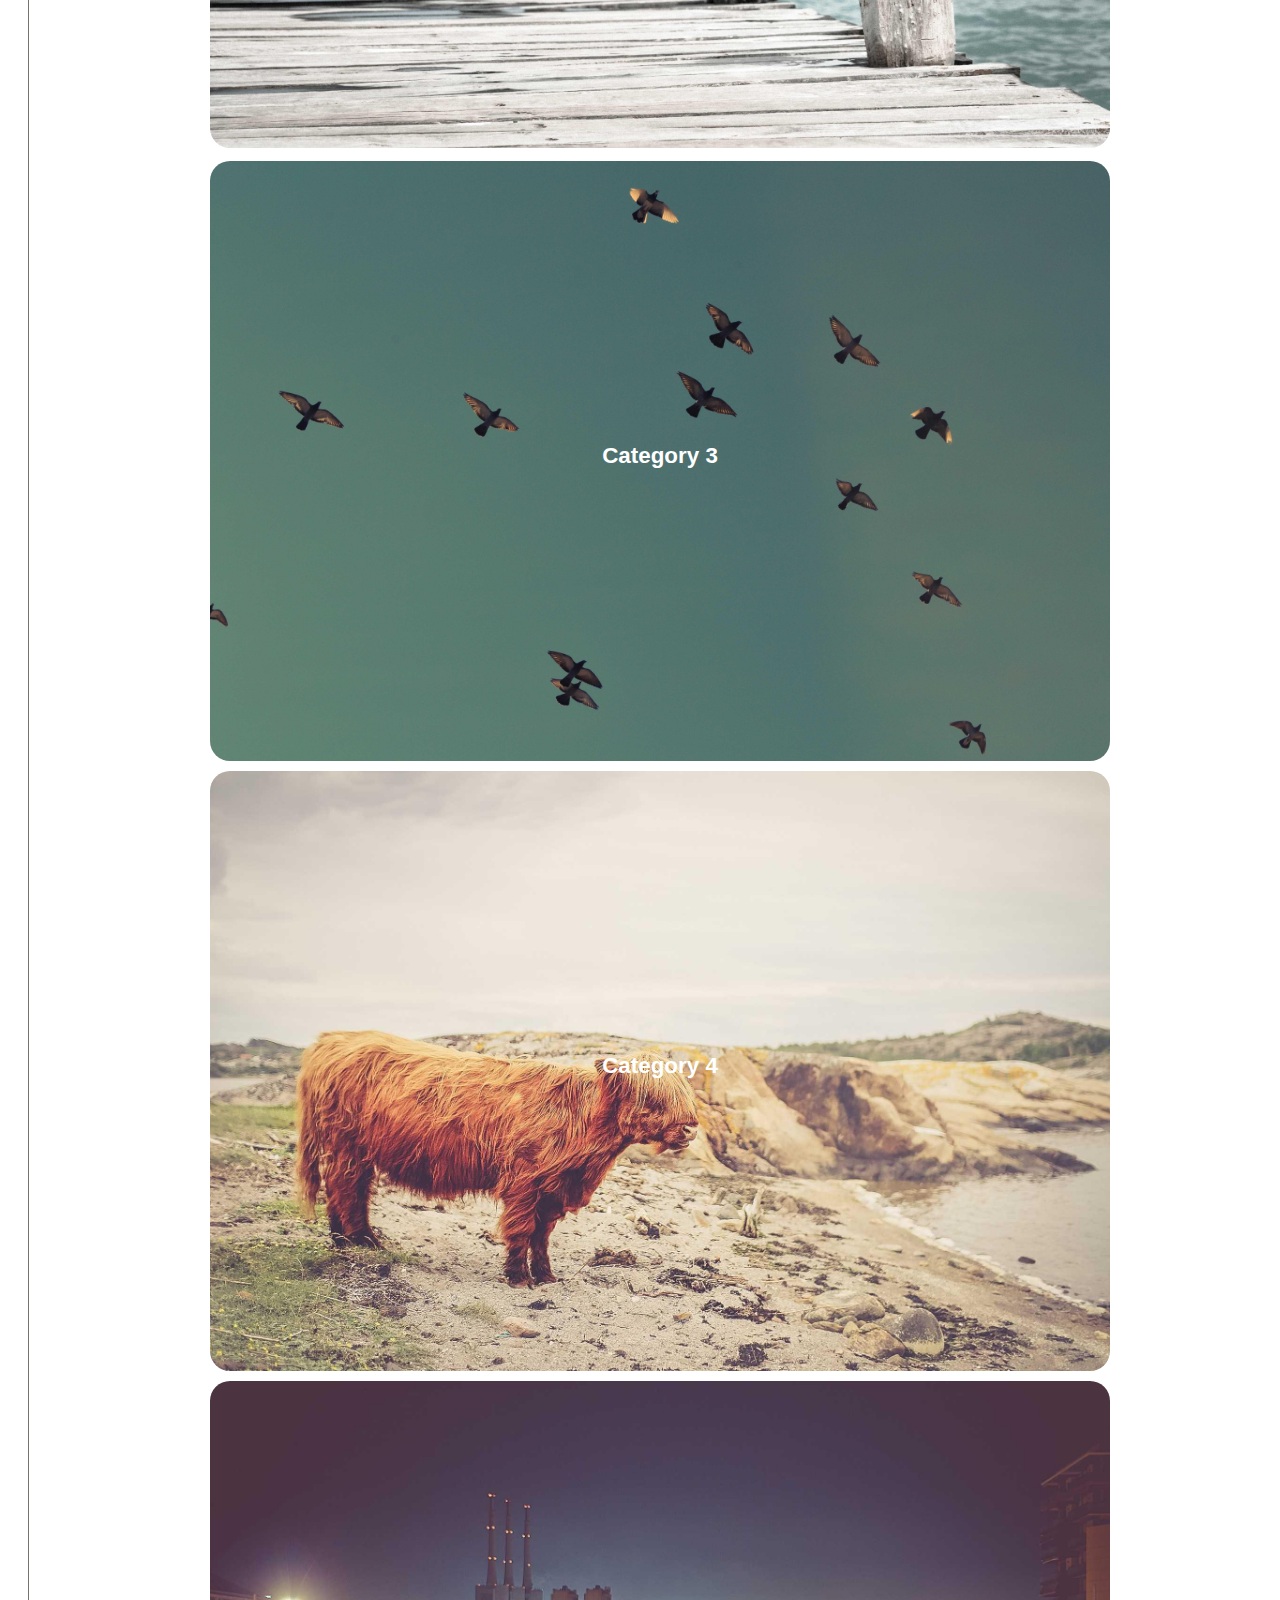
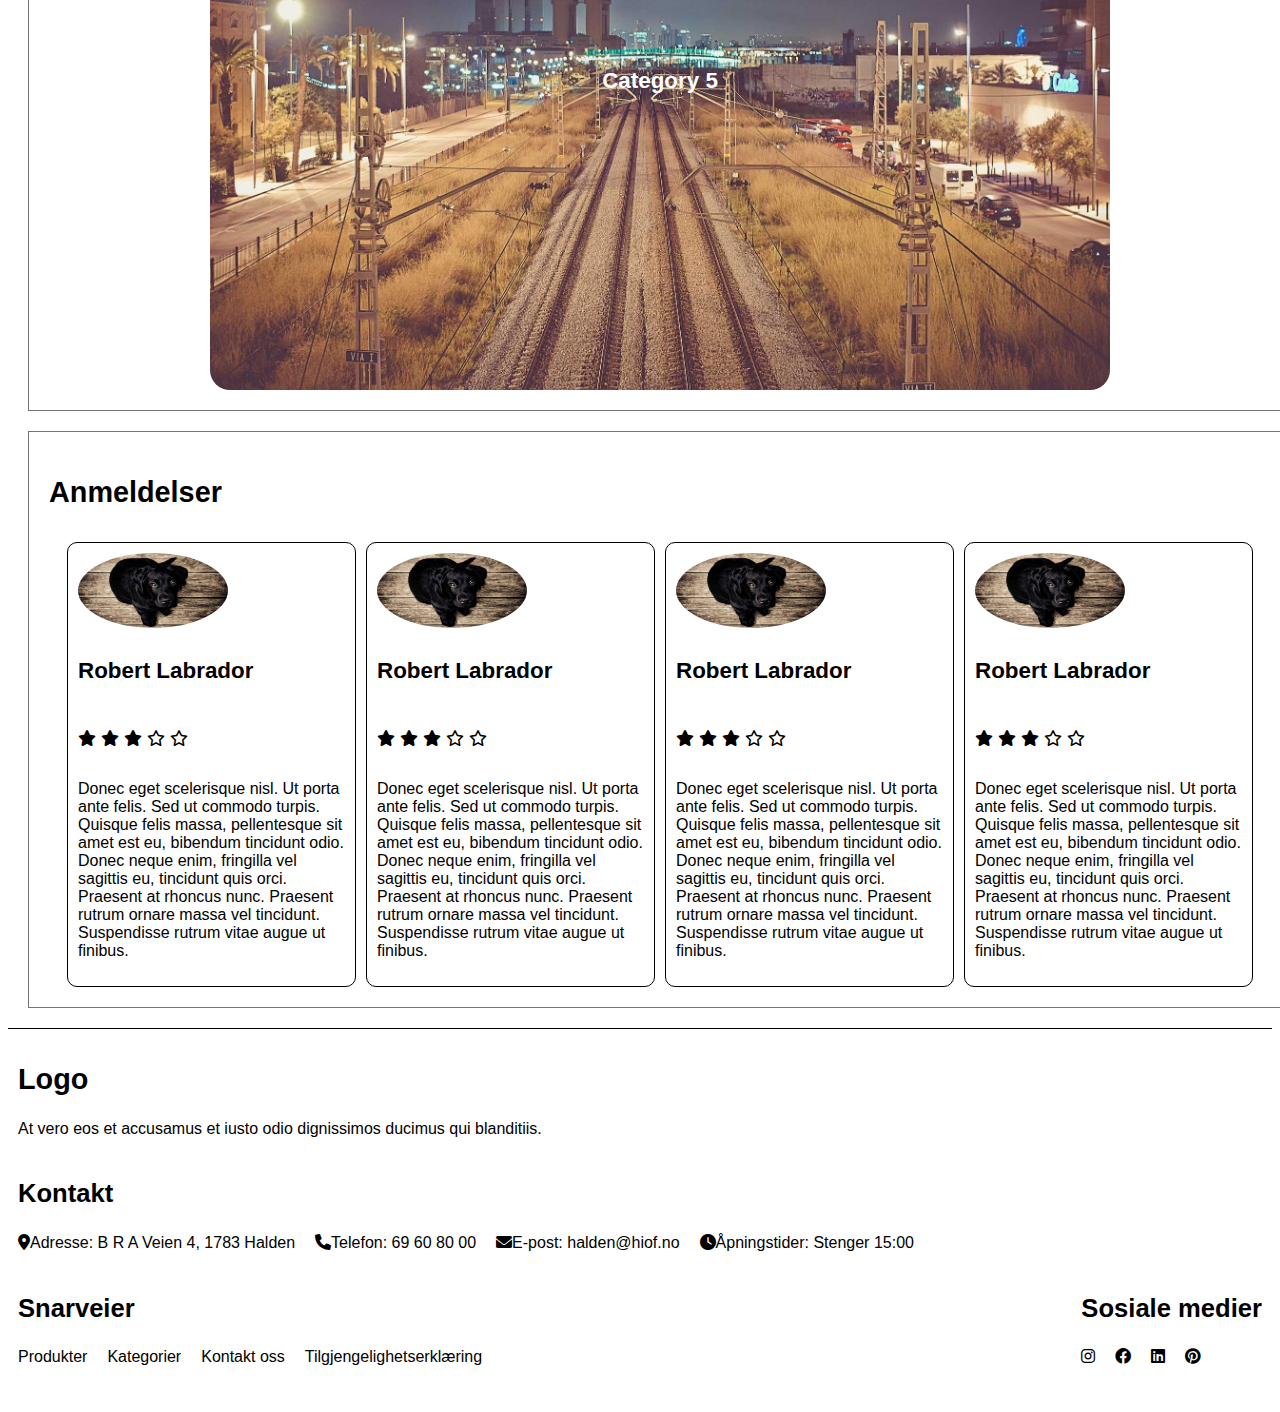
==== commit bb263ed9: "Endringer for tom s10" ====
--- a/Prosjekteksamen Web H24/index.html
+++ b/Prosjekteksamen Web H24/index.html
@@ -7,26 +7,33 @@
     <link rel="stylesheet" href="css/style.css">
     <title>Hovedside</title>
 </head>
+<div id="grid-container">
+    <!-- Bruker div her for å gruppere og sentrere alt av innhold i sida-->
+    <!-- Spesielt da for å gjøre et skille mellom  -->
 <body>
     <header id="global-header">
-        <a href="index.html"><h1>Logo</h1></a>
-        <input type="search" placeholder="søk her" id="search">
-        <button type="submit"><i class="fa-solid fa-magnifying-glass"></i></button>
+        <div id="searchbar">
+            <!-- Tar i bruk en div for å holde søkebaren bundet da den består av 2 deler  -->
+            <input type="search" placeholder="søk her" id="search">
+            <button type="submit"><i class="fa-solid fa-magnifying-glass"></i></button>
+        </div>
         <nav>
             <ul>
                 <li><a href="index.html">Hjem</a></li>
                 <li><a href="#pop-prod">Produkter</a></li> 
+                <li><a href="index.html"><h1 id="logo">Logo</h1></a></li>
                 <li><a href="#pop-kat">Kategorier</a></li>
-                <li><a href="#global-footer">Kontakt Oss</a>
-
+                <li><a href="#global-footer">Kontakt Oss</a></li>
+            </ul>
+        </nav>
+        <nav>
+            <ul>
                 <li><i class="fa-regular fa-user"></i></li>
                 <li><i class="fa-regular fa-heart"></i></li>
                 <li><a href="checkout.html"><i class="fa-solid fa-cart-shopping"></i></a></li>
             </ul>
         </nav>
-
     </header>
-    <div id="container-index">
         <main>
             <section id="banner">
                     <img src="bilder/Hoved_side/Lorem-picsum-ocean.jpg" alt="Bilde av steinstrand med sjø utover horisonten">
@@ -47,89 +54,90 @@
                     <button type="submit"><a href="#">Best Sellers</a></button>
                 </div>
                         <article class="prod-card">
-                            <img src="bilder/Hoved_side/Lorem-picsum-cat.jpg" alt="Bilde av katt nese">
-                            <!-- Bildet fra https://fastly.picsum.photos/id/40/4106/2806.jpg?hmac=MY3ra98ut044LaWPEKwZowgydHZ_rZZUuOHrc3mL5mI -->
-                            <h4>Product name</h4>
-                            <p>Kr 1999</p>
-                            <ul class="rating">
-                                <li><i class="fa-solid fa-star"></i></li>
-                                <li><i class="fa-solid fa-star"></i></li>
-                                <li><i class="fa-solid fa-star"></i></li>
-                                <li><i class="fa-solid fa-star"></i></li>
-                                <li><i class="fa-regular fa-star"></i></li>
-                                <li>842 Reviews</li>
-                            </ul>
-                        </article>
-                        <article class="prod-card">
-                            <img src="bilder/Hoved_side/Lorem-picsum-cat.jpg" alt="Bilde av katt nese">
-                            <!-- Bildet fra https://fastly.picsum.photos/id/40/4106/2806.jpg?hmac=MY3ra98ut044LaWPEKwZowgydHZ_rZZUuOHrc3mL5mI -->
-                            <h4>Product name</h4>
-                            <p>Kr 1999</p>
-                            <ul class="rating">
-                                <li><i class="fa-solid fa-star"></i></li>
-                                <li><i class="fa-solid fa-star"></i></li>
-                                <li><i class="fa-solid fa-star"></i></li>
-                                <li><i class="fa-solid fa-star"></i></li>
-                                <li><i class="fa-regular fa-star"></i></li>
-                                <li>842 Reviews</li>
-                            </ul>
-                        </article>
-                        <article class="prod-card">
-                            <img src="bilder/Hoved_side/Lorem-picsum-cat.jpg" alt="Bilde av katt nese">
-                            <!-- Bildet fra https://fastly.picsum.photos/id/40/4106/2806.jpg?hmac=MY3ra98ut044LaWPEKwZowgydHZ_rZZUuOHrc3mL5mI -->
-                            <h4>Product name</h4>
-                            <p>Kr 1999</p>
-                            <ul class="rating">
-                                <li><i class="fa-solid fa-star"></i></li>
-                                <li><i class="fa-solid fa-star"></i></li>
-                                <li><i class="fa-solid fa-star"></i></li>
-                                <li><i class="fa-solid fa-star"></i></li>
-                                <li><i class="fa-regular fa-star"></i></li>
-                                <li>842 Reviews</li>
-                            </ul>
-                        </article>
-                        <article class="prod-card">
-                            <img src="bilder/Hoved_side/Lorem-picsum-cat.jpg" alt="Bilde av katt nese">
-                            <!-- Bildet fra https://fastly.picsum.photos/id/40/4106/2806.jpg?hmac=MY3ra98ut044LaWPEKwZowgydHZ_rZZUuOHrc3mL5mI -->
-                            <h4>Product name</h4>
-                            <p>Kr 1999</p>
-                            <ul class="rating">
-                                <li><i class="fa-solid fa-star"></i></li>
-                                <li><i class="fa-solid fa-star"></i></li>
-                                <li><i class="fa-solid fa-star"></i></li>
-                                <li><i class="fa-solid fa-star"></i></li>
-                                <li><i class="fa-regular fa-star"></i></li>
-                                <li>842 Reviews</li>
-                            </ul>
-                        </article>
-                        <article class="prod-card">
-                            <img src="bilder/Hoved_side/Lorem-picsum-cat.jpg" alt="Bilde av katt nese">
-                            <!-- Bildet fra https://fastly.picsum.photos/id/40/4106/2806.jpg?hmac=MY3ra98ut044LaWPEKwZowgydHZ_rZZUuOHrc3mL5mI -->
-                            <h4>Product name</h4>
-                            <p>Kr 1999</p>
-                            <ul class="rating">
-                                <li><i class="fa-solid fa-star"></i></li>
-                                <li><i class="fa-solid fa-star"></i></li>
-                                <li><i class="fa-solid fa-star"></i></li>
-                                <li><i class="fa-solid fa-star"></i></li>
-                                <li><i class="fa-regular fa-star"></i></li>
-                                <li>842 Reviews</li>
-                            </ul>
-                        </article>
-                        <article class="prod-card">
-                            <img src="bilder/Hoved_side/Lorem-picsum-cat.jpg" alt="Bilde av katt nese">
-                            <!-- Bildet fra https://fastly.picsum.photos/id/40/4106/2806.jpg?hmac=MY3ra98ut044LaWPEKwZowgydHZ_rZZUuOHrc3mL5mI -->
-                            <h4>Product name</h4>
-                            <p>Kr 1999</p>
-                            <ul class="rating">
-                                <li><i class="fa-solid fa-star"></i></li>
-                                <li><i class="fa-solid fa-star"></i></li>
-                                <li><i class="fa-solid fa-star"></i></li>
-                                <li><i class="fa-solid fa-star"></i></li>
-                                <li><i class="fa-regular fa-star"></i></li>
-                                <li>842 Reviews</li>
-                            </ul>
-                        </article>
+                            <a href="product.html"><img src="bilder/Hoved_side/Lorem-picsum-cat.jpg" alt="Bilde av katt nese"></a>
+                            <!-- Bildet fra https://fastly.picsum.photos/id/40/4106/2806.jpg?hmac=MY3ra98ut044LaWPEKwZowgydHZ_rZZUuOHrc3mL5mI -->
+                            <a href="product.html">Product name</a> <!-- Linker til produkt siden -->
+                            <p>Kr 1999</p>
+                            <ul class="rating">
+                                <li><i class="fa-solid fa-star"></i></li>
+                                <li><i class="fa-solid fa-star"></i></li>
+                                <li><i class="fa-solid fa-star"></i></li>
+                                <li><i class="fa-solid fa-star"></i></li>
+                                <li><i class="fa-regular fa-star"></i></li>
+                                <li>842 Reviews</li>
+                            </ul>
+                        </article>
+                        <article class="prod-card">
+                            <a href="product.html"><img src="bilder/Hoved_side/Lorem-picsum-cat.jpg" alt="Bilde av katt nese"></a>
+                            <!-- Bildet fra https://fastly.picsum.photos/id/40/4106/2806.jpg?hmac=MY3ra98ut044LaWPEKwZowgydHZ_rZZUuOHrc3mL5mI -->
+                            <a href="product.html">Product name</a> <!-- Linker til produkt siden -->
+                            <p>Kr 1999</p>
+                            <ul class="rating">
+                                <li><i class="fa-solid fa-star"></i></li>
+                                <li><i class="fa-solid fa-star"></i></li>
+                                <li><i class="fa-solid fa-star"></i></li>
+                                <li><i class="fa-solid fa-star"></i></li>
+                                <li><i class="fa-regular fa-star"></i></li>
+                                <li>842 Reviews</li>
+                            </ul>
+                        </article>
+                        <article class="prod-card">
+                            <a href="product.html"><img src="bilder/Hoved_side/Lorem-picsum-cat.jpg" alt="Bilde av katt nese"></a>
+                            <!-- Bildet fra https://fastly.picsum.photos/id/40/4106/2806.jpg?hmac=MY3ra98ut044LaWPEKwZowgydHZ_rZZUuOHrc3mL5mI -->
+                            <a href="product.html">Product name</a> <!-- Linker til produkt siden -->
+                            <p>Kr 1999</p>
+                            <ul class="rating">
+                                <li><i class="fa-solid fa-star"></i></li>
+                                <li><i class="fa-solid fa-star"></i></li>
+                                <li><i class="fa-solid fa-star"></i></li>
+                                <li><i class="fa-solid fa-star"></i></li>
+                                <li><i class="fa-regular fa-star"></i></li>
+                                <li>842 Reviews</li>
+                            </ul>
+                        </article>
+                        <article class="prod-card">
+                            <a href="product.html"><img src="bilder/Hoved_side/Lorem-picsum-cat.jpg" alt="Bilde av katt nese"></a>
+                            <!-- Bildet fra https://fastly.picsum.photos/id/40/4106/2806.jpg?hmac=MY3ra98ut044LaWPEKwZowgydHZ_rZZUuOHrc3mL5mI -->
+                            <a href="product.html">Product name</a> <!-- Linker til produkt siden -->
+                            <p>Kr 1999</p>
+                            <ul class="rating">
+                                <li><i class="fa-solid fa-star"></i></li>
+                                <li><i class="fa-solid fa-star"></i></li>
+                                <li><i class="fa-solid fa-star"></i></li>
+                                <li><i class="fa-solid fa-star"></i></li>
+                                <li><i class="fa-regular fa-star"></i></li>
+                                <li>842 Reviews</li>
+                            </ul>
+                        </article>
+                        <article class="prod-card">
+                            <a href="product.html"><img src="bilder/Hoved_side/Lorem-picsum-cat.jpg" alt="Bilde av katt nese"></a>
+                            <!-- Bildet fra https://fastly.picsum.photos/id/40/4106/2806.jpg?hmac=MY3ra98ut044LaWPEKwZowgydHZ_rZZUuOHrc3mL5mI -->
+                            <a href="product.html">Product name</a> <!-- Linker til produkt siden -->
+                            <p>Kr 1999</p>
+                            <ul class="rating">
+                                <li><i class="fa-solid fa-star"></i></li>
+                                <li><i class="fa-solid fa-star"></i></li>
+                                <li><i class="fa-solid fa-star"></i></li>
+                                <li><i class="fa-solid fa-star"></i></li>
+                                <li><i class="fa-regular fa-star"></i></li>
+                                <li>842 Reviews</li>
+                            </ul>
+                        </article>
+                        <article class="prod-card">
+                            <a href="product.html"><img src="bilder/Hoved_side/Lorem-picsum-cat.jpg" alt="Bilde av katt nese"></a>
+                            <!-- Bildet fra https://fastly.picsum.photos/id/40/4106/2806.jpg?hmac=MY3ra98ut044LaWPEKwZowgydHZ_rZZUuOHrc3mL5mI -->
+                            <a href="product.html">Product name</a> <!-- Linker til produkt siden -->
+                            <p>Kr 1999</p>
+                            <ul class="rating">
+                                <li><i class="fa-solid fa-star"></i></li>
+                                <li><i class="fa-solid fa-star"></i></li>
+                                <li><i class="fa-solid fa-star"></i></li>
+                                <li><i class="fa-solid fa-star"></i></li>
+                                <li><i class="fa-regular fa-star"></i></li>
+                                <li>842 Reviews</li>
+                            </ul>
+                        </article>
+                        
                     
 
             </section>
@@ -137,36 +145,39 @@
             <section id="pop-kat">
                     <h2>Våre mest populære kategorier</h2>
                     <h5>Oppdag det beste av det beste</h5>
-
-                    <article class="pop-kat-pic">
+                <div id="fancypics">
+                    <!-- Bruker div her for å lettere kontrollere de forskjellige bildene og størrrelsene deres -->
+
+                    <article id="kat1" class="pop-kat-pic">
                             <h4>Category 1</h4>
-                            <img src="bilder/Hoved_side/Threeguys.jpg" alt="Bilde av tre menn som har åpnet dør til mørkt rom">
+                            <img id="kat-img1" src="bilder/Hoved_side/Threeguys.jpg" alt="Bilde av tre menn som har åpnet dør til mørkt rom"></a> 
                             <!-- Bildet fra https://fastly.picsum.photos/id/209/1920/1280.jpg?hmac=VkEKEKhTEKOSFL4n-N4aLnbGGpV5hxuCs2tx_ny4y5g -->
                     </article>
 
-                    <article class="pop-kat-pic">
+                    <article id="kat2" class="pop-kat-pic">
                             <h4>Category 2</h4>
-                            <img src="bilder/Hoved_side/Harbor.jpg" alt="Bilde av storker på en brygge">
+                            <img id="kat-img2" src="bilder/Hoved_side/Harbor.jpg" alt="Bilde av storker på en brygge">
                             <!-- Bildet fra https://fastly.picsum.photos/id/244/4288/2848.jpg?hmac=R6j9PBP4aBk2vcEIoOPU4R_nuknizryn2Vq8GGtWTrM -->
                     </article>
 
-                    <article class="pop-kat-pic">
+                    <article id="kat3" class="pop-kat-pic">
                             <h4>Category 3</h4>
-                            <img src="bilder/Hoved_side/Birds.jpg" alt="Bilde av fugler i himmelen">
+                            <img id="kat-img3" src="bilder/Hoved_side/Birds.jpg" alt="Bilde av fugler i himmelen">
                             <!-- Bildet fra https://fastly.picsum.photos/id/258/4608/3072.jpg?hmac=9JDdAUW9UW7NRF3l4D2IOVQ76bw1hMxcnoLdQvwLxjA -->
                     </article>
 
-                    <article class="pop-kat-pic">
+                    <article id="kat4" class="pop-kat-pic">
                             <h4>Category 4</h4>
-                            <img src="bilder/Hoved_side/Cowbeach.jpg" alt="Bilde av ku på strand">
+                            <img id="kat-img4" src="bilder/Hoved_side/Cowbeach.jpg" alt="Bilde av ku på strand">
                             <!-- Bildet fra https://fastly.picsum.photos/id/200/1920/1280.jpg?hmac=-eKjMC8-UrbLMpy1A4OWrK0feVPB3Ka5KNOGibQzpRU -->
                     </article>
 
-                    <article class="pop-kat-pic">
+                    <article id="kat5" class="pop-kat-pic">
                          <h4>Category 5</h4>
-                         <img src="bilder/Hoved_side/Railway.jpg" alt="Bilde av togskinner som går inn mot storby">
+                         <img id="kat-img5" src="bilder/Hoved_side/Railway.jpg" alt="Bilde av togskinner som går inn mot storby">
                          <!-- Bildet fra https://fastly.picsum.photos/id/242/1891/1280.jpg?hmac=EhMqQfJIQi3yk8-7sjY4pdtCJyONM1X0bYXEhhALwJY -->
                     </article>
+                </div>
                    
                         
 
@@ -235,17 +246,14 @@
                                 Donec neque enim, fringilla vel sagittis eu, tincidunt quis orci. Praesent at rhoncus nunc. 
                                 Praesent rutrum ornare massa vel tincidunt. Suspendisse rutrum vitae augue ut finibus. </p>
                         </article>
-                        
-
             </section>
         </main>
-    </div>
-    <footer id="global-footer">
+        <footer id="global-footer">
             <section id="footerhead">
                     <h2>Logo</h2>
                     <p>At vero eos et accusamus et iusto odio dignissimos ducimus qui blanditiis.</p> 
             </section>
-            <section>
+            <section id="kontaktinfo">
                     <h3>Kontakt</h3>
                         <ul>
                             <li><i class="fa-solid fa-location-dot"></i>Adresse: B R A Veien 4, 1783 Halden</li>
@@ -255,12 +263,13 @@
 
                         </ul>
             </section>
-            <section>
+            <section id="snarvei-list">
                     <h3>Snarveier</h3>
                     <ul>
                         <li><a href="#pop-prod">Produkter</a></li>
                         <li><a href="#pop-kat">Kategorier</a></li>
                         <li>Kontakt oss</li>
+                        <li><a href="#"> Tilgjengelighetserklæring</a></li>
                     </ul>
             </section>
             <section>
@@ -273,6 +282,7 @@
                     </ul>
 
             </section>
-    </footer>
-</body>
+        </footer>
+        </div>
+    </body>
 </html>--- a/Prosjekteksamen Web H24/css/style.css
+++ b/Prosjekteksamen Web H24/css/style.css
@@ -4,8 +4,10 @@
 }
 
 
+
 h1{
     font-size: 2rem;
+    margin-right: 30px;
  }
 h2{
     font-size: 1.8rem;
@@ -24,25 +26,143 @@
     font-family: Arial, Helvetica, sans-serif;
 }
 
+/* Grid container */
+
+/* Mobile */
+@media screen and (max-width: 800px){
+    #grid-container{
+        display: grid;
+        grid-template-columns: 1fr;
+        grid-template-rows: auto, auto, auto, auto;
+    }
+    #global-header{
+        text-align: center;
+    }
+    #searchbar{
+        text-align: center;
+        display: flex;
+        flex-wrap: wrap;
+        justify-content: center;
+    }   
+
+        button{
+            margin-left: 175px;
+            margin-top: 2px;
+        }
+    }
+    li{
+        text-align: center;
+        align-self: center;
+    }
+    ul{
+        display: flex;
+        flex-wrap: wrap;
+        justify-content: center;
+        padding: 0;
+        max-width: 100%;
+    }
+    #logo{
+        text-align: center;
+        gap: 10px;
+
+    }
+    h1{
+        margin: 20px;
+    }
+    #fancypics{
+        display: grid;
+        grid-template-columns: 1fr;
+        grid-template-rows: 1fr 1fr;
+        gap: 10px;
+    }
+    #fancypics article{
+        display: grid;
+    }
+    
+
+/* Desktop */
+@media screen and (max-width: 1200px){
+
+    #grid-container{
+        display: grid;
+        max-width: 1200px;
+        grid-template-columns: 0.25fr 3fr 0.25fr; 
+        grid-template-rows: auto, auto, auto, auto;
+    }
+    #global-header{
+        grid-column: 2/3;
+        flex-wrap: wrap;
+        display: flex;
+        flex-direction: row;
+        justify-content: space-between;
+        align-items: center;
+    }
+    #searchbar{
+        text-align: center;
+        display: flex;
+        flex-wrap: wrap;
+        justify-content: center;
+    }   
+
+        button{
+            margin-left: 175px;
+            margin-top: 2px;
+        }
+    main, footer{
+        grid-column: 2/3;
+    }
+    #kontaktinfo{
+        width: 35%;
+    }
+    #global-footer ul{
+            display: flex;
+            flex-wrap: wrap;
+            justify-content: left;
+        }
+    #snarvei-list{
+        display: flex;
+        flex-wrap: wrap;
+        width: 20%;
+    }
+    #fancypics{
+        display: grid;
+        grid-template-columns: 1fr 1fr 1fr;
+        grid-template-rows: 1fr 1fr;
+        gap: 10px;
+    }
+    #fancypics article{
+        display: grid;
+        align-items: end;
+    }
+    #kat3{
+        grid-column: 3/4;
+        grid-row: 1/2;;
+    }
+    /* #kat4{
+        grid-column: 1/3;
+        grid-row: 2/3;
+    } */
+
+}
+
+
+
+
+
 
 /* Header */
 
 #global-header{
-    background-color: #ece2e2;
     color: #fff;
     padding: 10px;
-    text-align: center;
     margin-bottom: 20px;
     font-family: Arial, Helvetica, sans-serif;
 
 }
 #global-header input{
     padding: 10px;
-    border: none;
-    cursor: pointer;
     border-radius: 10px;
     position: relative;
-    display: inline-block;
     left: 10px;
 }
 #global-header button{
@@ -50,9 +170,14 @@
     border: none;
     cursor: pointer;
     border-radius: 0 10px 10px 0;
+    background-color: #fff;
     position: absolute;
-    background-color: #fff;
-
+}
+#global-header ul{
+    gap: 10px;
+    display: flex;
+    flex-wrap: wrap;
+    justify-content: space-evenly;
 }
 
 #global-header a{
@@ -70,7 +195,11 @@
 }
 #global-header li{
     display: inline;
-    margin-right: 10px;
+    text-align: center;
+    align-items: center;
+    display: flex;
+    flex-wrap: 'wrap';
+    justify-content: center;
 }
 
 /*  Footer */
@@ -87,6 +216,7 @@
     flex-wrap: wrap;
     justify-content:space-between;
     max-width: 100%;
+    flex-direction: row;
 }
 #footerhead{
     width: 100%;
@@ -95,10 +225,9 @@
     gap: 10px;
     display: flex;
     flex-wrap: wrap;
-    justify-content: center;
-
-}
-
+    justify-content: left;
+
+}
 
 /* #global-footer i{
     font-family: Arial, Helvetica, sans-serif;
@@ -190,9 +319,10 @@
 
 /* <div> for å samle innholdet */
 #centercont{
-    display: flex;
-    flex-wrap: wrap;
-    justify-content: space-evenly;
+    gap: 10px;
+    display: flex;
+    flex-wrap: wrap;
+    justify-content: center;
     width: 100%;
 }
 #centercont h2{
@@ -207,10 +337,12 @@
 .prod-card{
     border-radius: 10px;
     max-width: 300px;
-    min-width: 200px;
+    min-width: 250px;
     display: flex;
     flex-wrap: wrap;
     justify-content: space-between;
+    margin-left: 1rem;
+    margin-right: 1rem;
 }
 .rating{
     list-style: none;
@@ -222,18 +354,21 @@
     display: flex;
     flex-wrap: wrap;
     font-weight: bold
+}
+.prod-card a{
+    font-size: 1.4rem;
+    text-decoration: none;
+    color: #000000;
+    font-family: Arial, Helvetica, sans-serif;
+    font-weight: bold;
+    text-align: start;
+    align-self: center;
 }
 .prod-card p{
     width: 35%;
     text-align: end;
     align-self: center;
 }
-.prod-card img{
-    width: 100%;
-    max-width: 400px;
-text-align: center;    
-border-radius: 10px;
-}
 
 #pop-prod .prod-card{
     margin-top: 10px;
@@ -242,8 +377,9 @@
 #pop-prod img{
     width: 100%;
     max-width: 400px;
-}
-#pop-prod a{
+    border-radius: 20px;
+}
+#centercont a{
     color: #000000;
     text-decoration: none;
     background-color: #ffffff;
@@ -264,16 +400,17 @@
 #pop-kat h5{
     width: 100%;
     font-size: 1.2rem;
-}
-
-#pop-kat img{
+    text-align: center;
+}
+
+/* #pop-kat img{
     width: 100%;
     height: 100%;
     max-width: 400px;
     max-height: 400px;
     border: #000000 1px solid;
     border-radius: 10px;
-}
+} */
 #pop-kat{
     display: flex;
     flex-wrap: wrap;
@@ -303,6 +440,22 @@
 }
 
 
+#fancypics img{
+    width: 100%;
+    max-width: 900px;
+    border-radius: 20px;
+}
+#kat-img1{
+    max-width: 386px;
+}
+#kat-img4{
+    max-width: 864px;
+}
+#kat-img5{
+    max-width: 300px;
+}
+
+
 
 
 
@@ -325,7 +478,7 @@
     justify-content: left;
     border: #000000 1px solid;
     border-radius: 10px;
-    max-width: 300px;
+    max-width: 289px;
     padding: 10px;
 }
 
@@ -362,17 +515,66 @@
 
 /* Produktside */
 
+
+#grid-container-produktinfo{
+    display: grid;
+    grid-template-columns: 1fr 1fr;
+    grid-template-rows: 1fr;
+    gap: 10px;
+    margin: 20px;
+}
+#grid-container-produktinfo img{
+    width: 650px;
+    max-width: 160px;
+}
+
+#pic1{
+    grid-column: 2/3;
+    grid-row: 1/4;
+    width: 100%;
+    height: 100%;
+    object-fit: cover;
+    padding: 1rem;
+    gap: 10px;
+}
+#pic1 img{
+    min-width: 300px;
+    width: 100%;
+    height: 100%;
+}
+
+#prod-pic{
+    display: grid;
+    grid-template-columns: 1fr 1fr;
+    grid-template-rows: 1fr 1fr 1fr;
+}
+#prod-det h4{
+    border-top: #000000 1px solid;
+}
+#prod-det ul{
+    border-top: #000000 1px solid;
+}
+
 /* Brødsmulesti */
+#main-content{
+    display: flex;
+    flex-wrap: wrap;
+    gap: 10px;
+}
 #breadcrumbs ul{
     display: flex;
     flex-wrap: wrap;
     justify-content: left;
     list-style: none;
     padding: 0;
-
+    font-family: Arial, Helvetica, sans-serif;
 }
 #breadcrumbs li{
     margin-right: 5px;
+}
+#breadcrumbs a{
+    text-decoration: none;
+    color: #000000;
 }
 
 
@@ -387,25 +589,65 @@
     width: 25%;
     height: 25%;
 }
-#produkt-info #mainimg {
-    width: 35%;
-    height: 35%;
-}
-#picturegroup{
-    display: flex;
-    flex-wrap: wrap;
-    justify-content: left ;
-    gap: 10px;
-}
 
 /* Seksjon 2 produktside */
+#prodaside{
+    display: flex;
+    flex-wrap: wrap;
+    justify-content: center;
+    gap: 10px;
+    width: 100%;
+}
+#prodaside a{
+    color: #000000;
+}
+#prodaside ul{
+    list-style: none;
+    padding: 0;
+    display: flex;
+    flex-wrap: wrap;
+    justify-content: left;
+}
+#prodcol{
+    font-weight: bold;
+}
+
+
+
+/* Seksjon 3 produktside */
+#lignende-prod h3{
+    width: 75%;
+}
+#headerlink{
+    width: 24%;
+    text-align: right;
+}
 #lignende-prod img{
-    width: 15%;
-    height: 15%;
-}
-
-
-
+    max-width: 1200px;
+    min-width: 200px;
+    width: 100%;
+    border-radius: 10px;
+}
+#lignende-prod{
+    display: flex;
+    flex-wrap: wrap;
+    justify-content: left;
+    gap: 10px;
+    width: 100%;
+}
+#lignende-prod article{
+    border: #000000 1px solid;
+    border-radius: 10px;
+    max-width: 300px;
+    padding: 10px;
+}
+.prod-card ul{
+    list-style: none;
+    display: flex;
+    flex-wrap: wrap;
+    font-weight: bold
+
+}
 
 /* Checkoutside */
 #main-checkout{
@@ -418,10 +660,7 @@
     width: 100%;
     text-align: center;
 }
-img{
-    width: 15%;
-    height: 15%;
-}
+
 
 
 /* Kasse tabell */
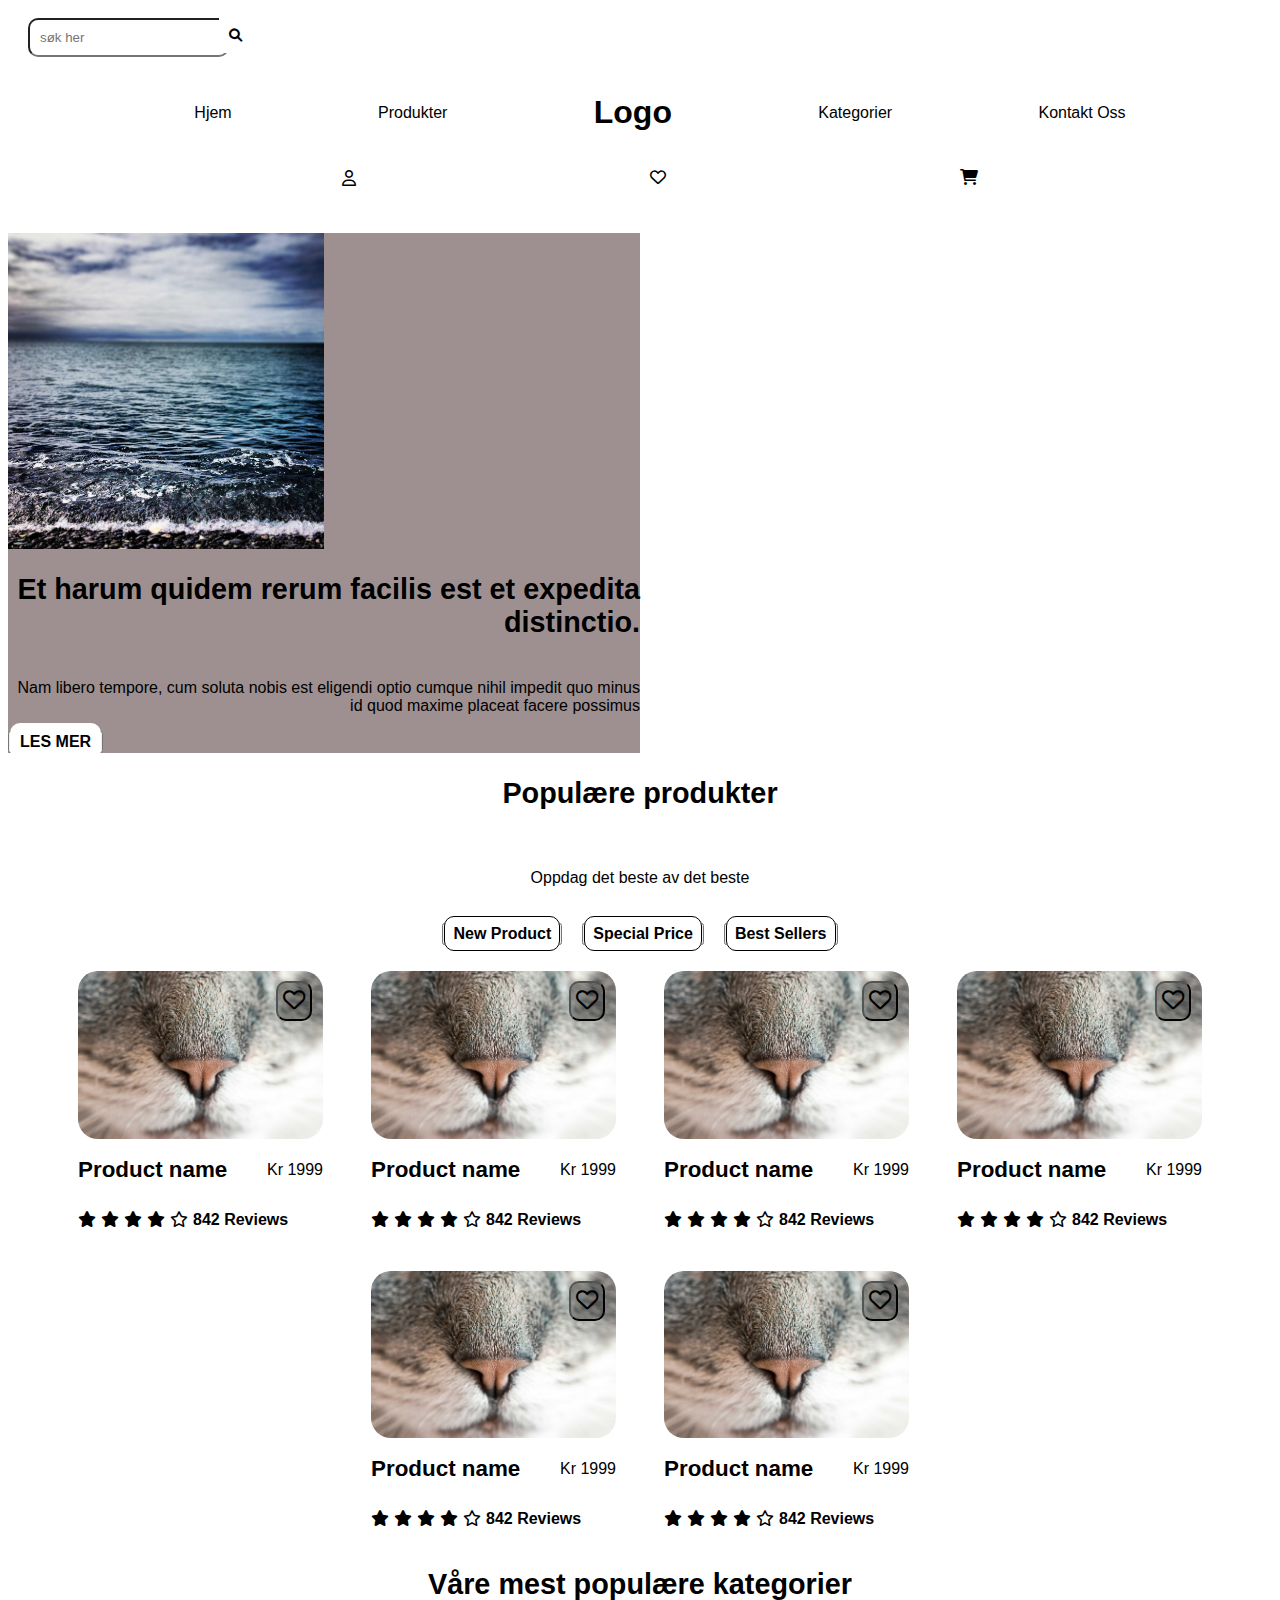
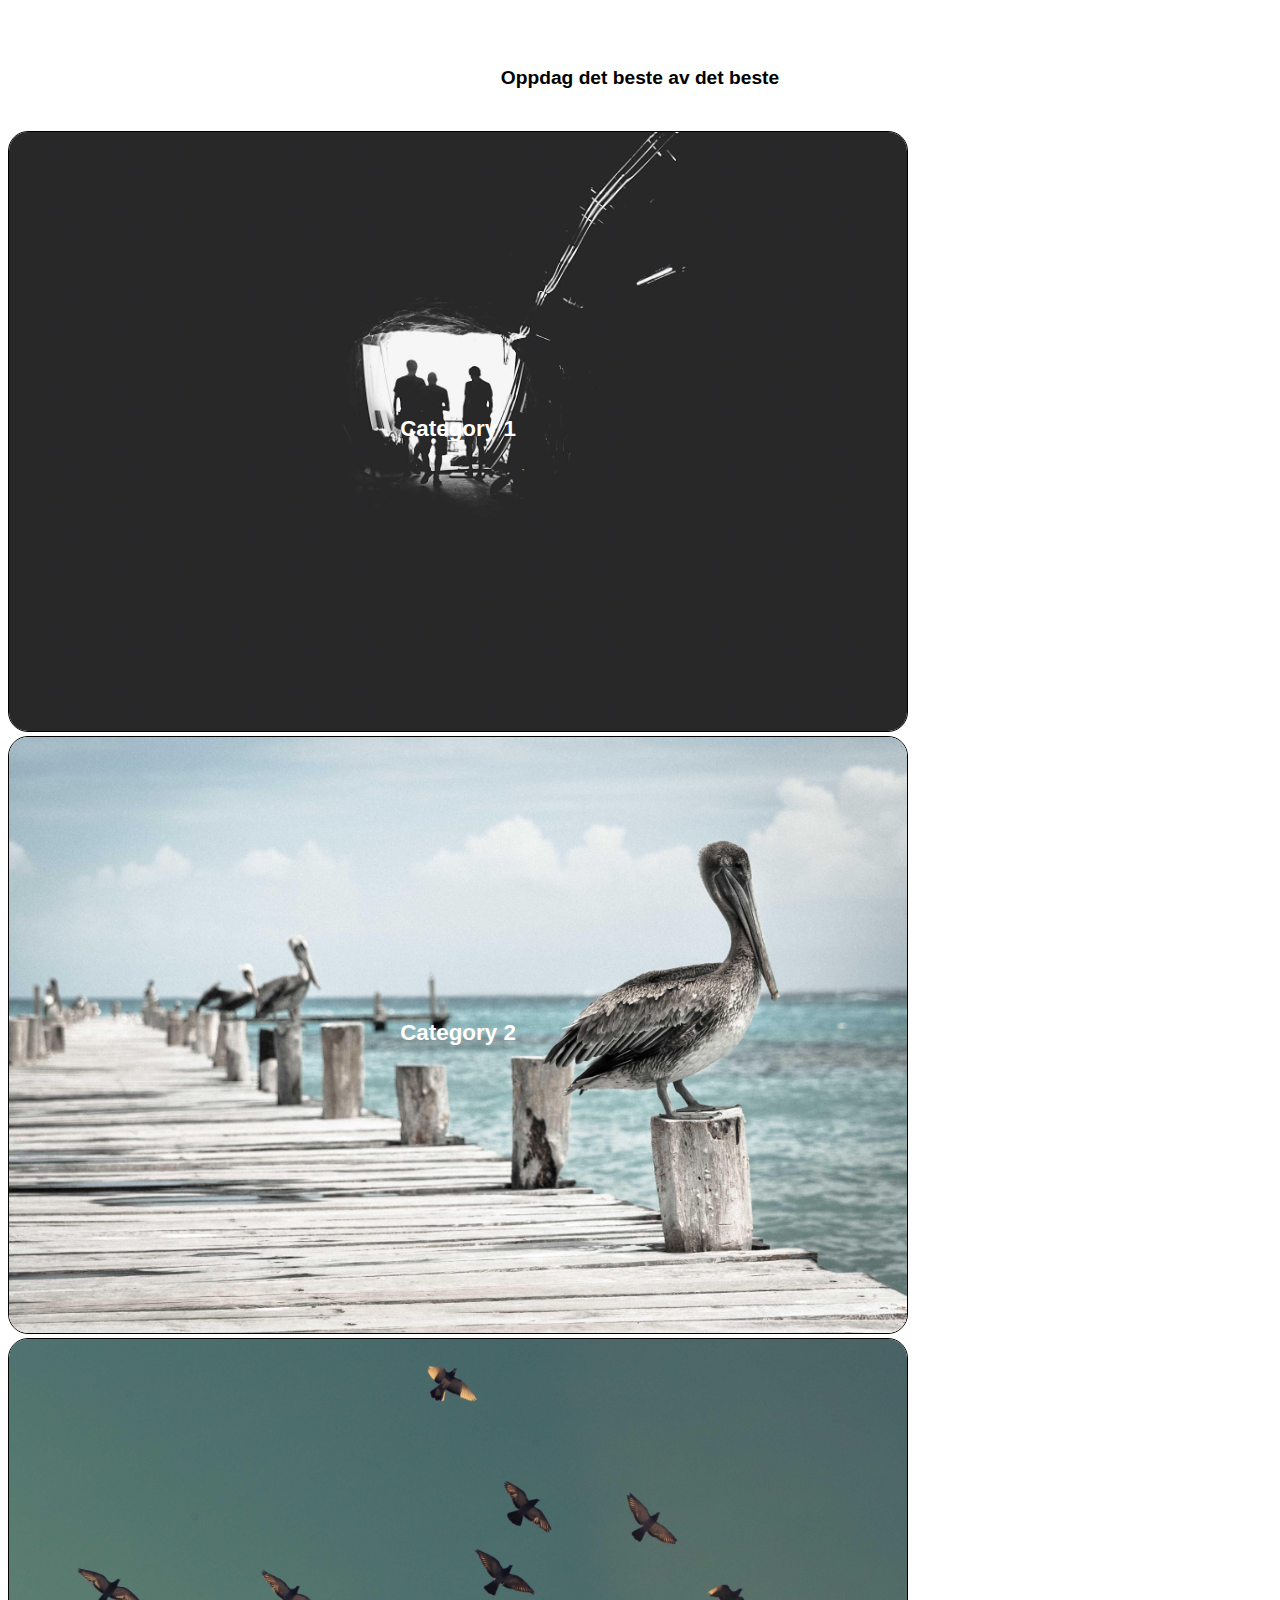
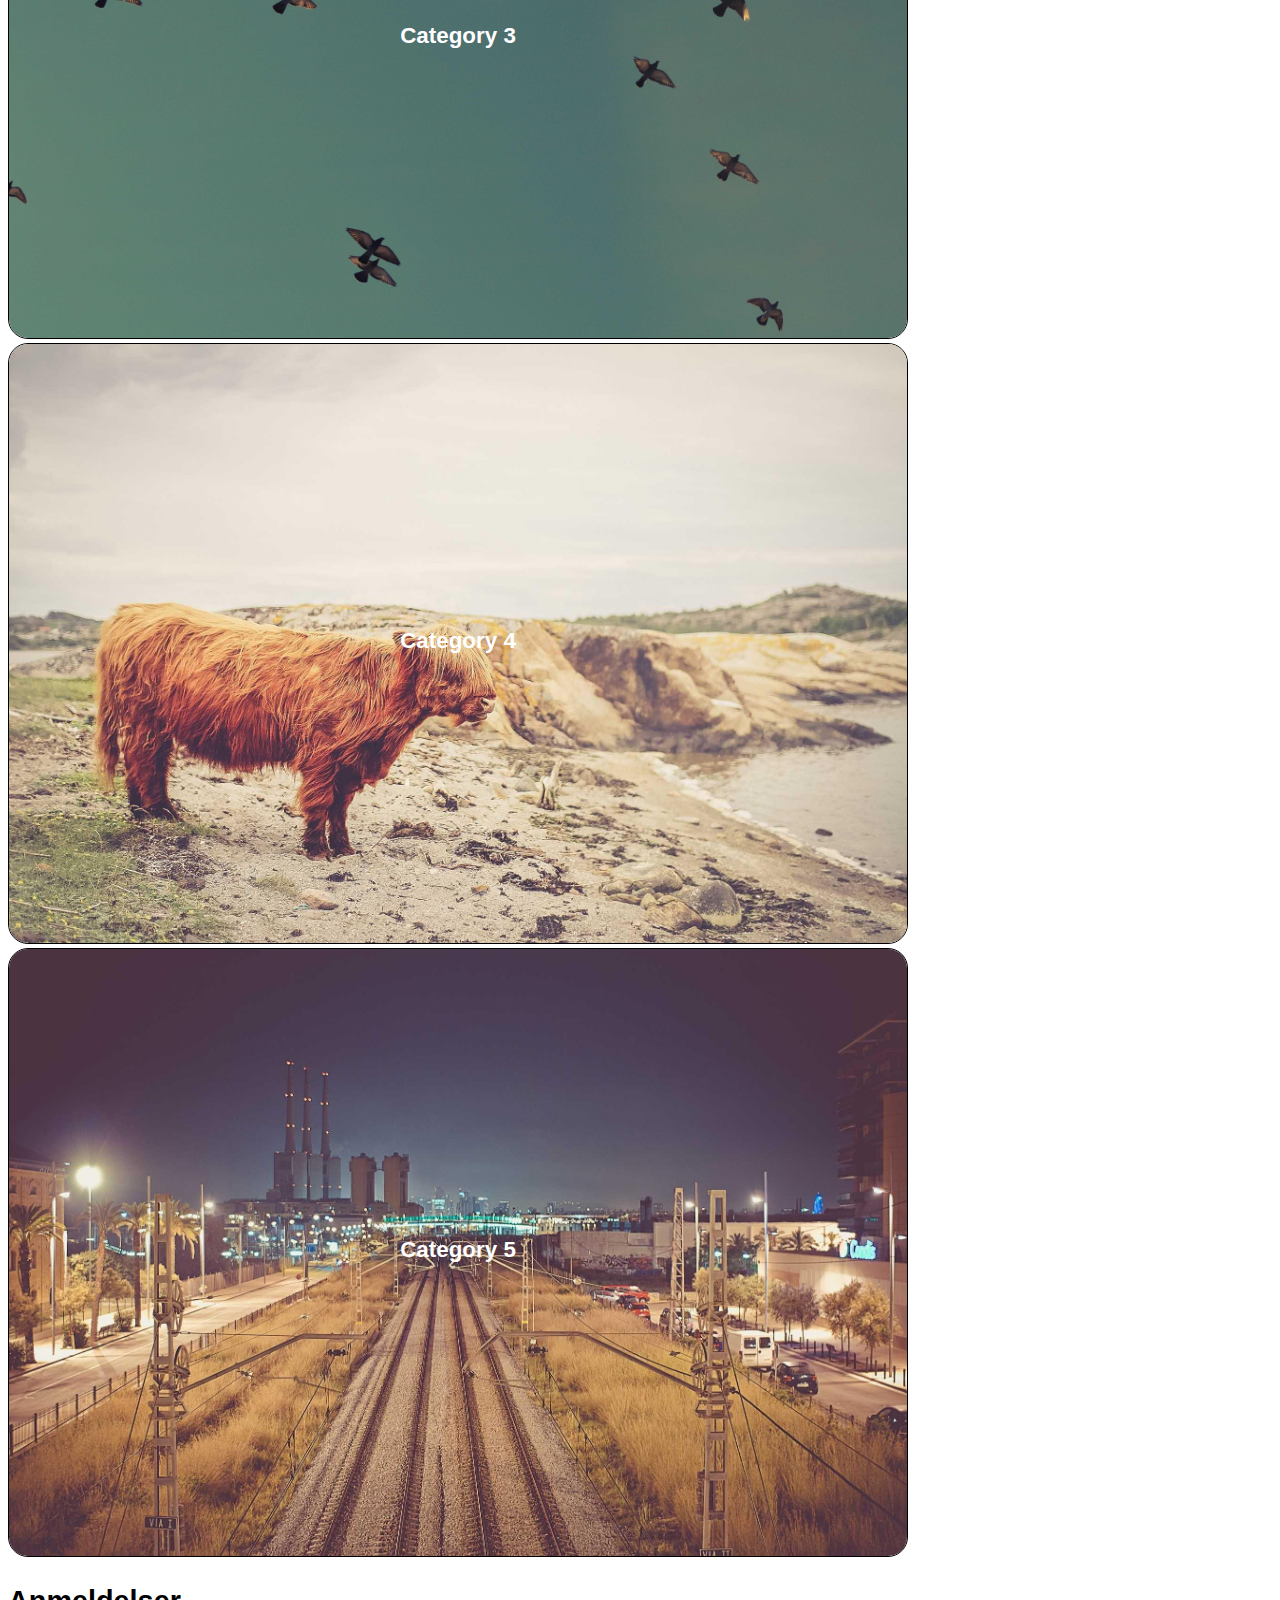
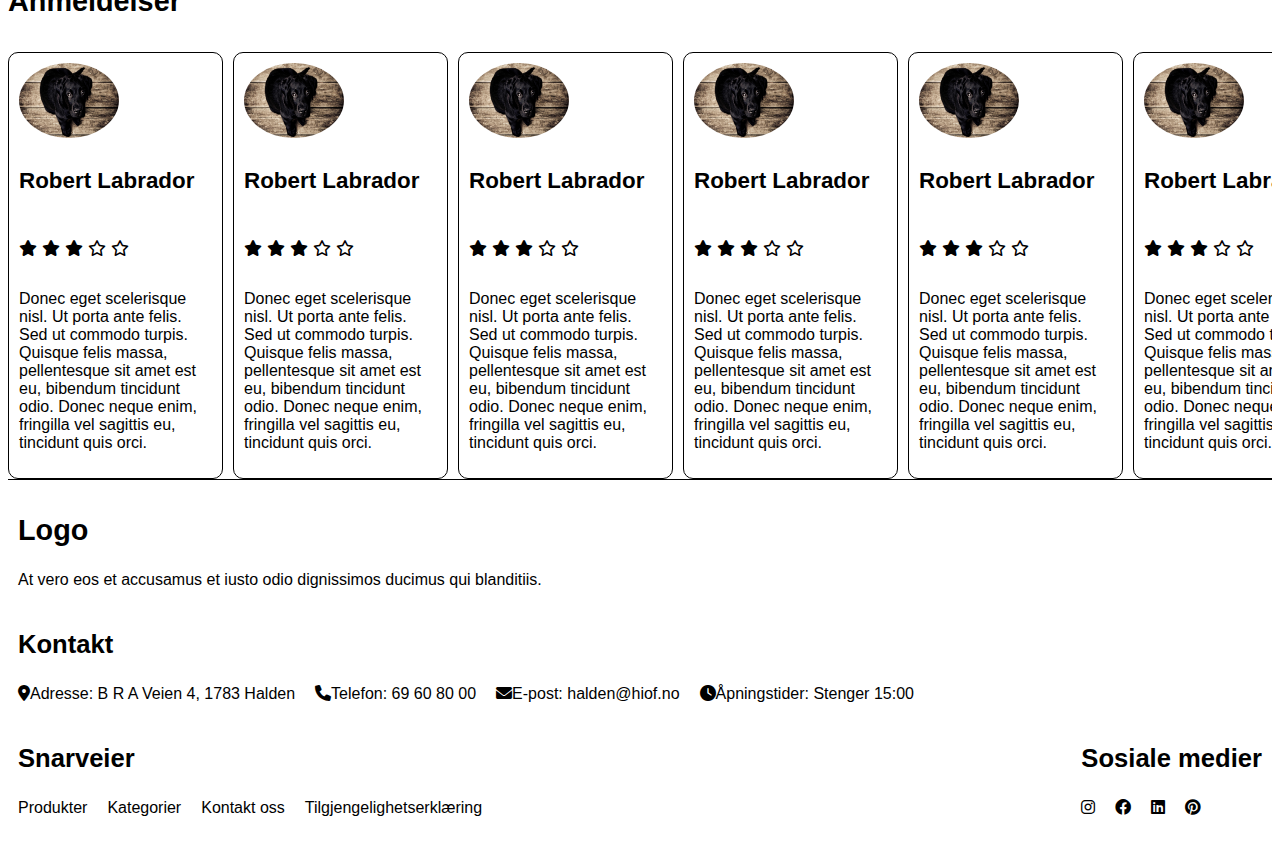
==== commit 410dc44c: "almost almost" ====
--- a/Prosjekteksamen Web H24/index.html
+++ b/Prosjekteksamen Web H24/index.html
@@ -29,7 +29,7 @@
         <nav>
             <ul>
                 <li><i class="fa-regular fa-user"></i></li>
-                <li><i class="fa-regular fa-heart"></i></li>
+                <li><a href="#"><i class="fa-regular fa-heart"></i></a></i></li>
                 <li><a href="checkout.html"><i class="fa-solid fa-cart-shopping"></i></a></li>
             </ul>
         </nav>
@@ -41,7 +41,6 @@
                     <h2>Et harum quidem rerum facilis est et expedita distinctio.</h2>
                     <p>Nam libero tempore, cum soluta nobis est eligendi optio cumque nihil impedit quo minus id quod maxime placeat facere possimus</p>
                     <button type="submit"><a href="#">LES MER</a></button>
-
             </section>
                 
             <section id="pop-prod">
@@ -56,76 +55,82 @@
                         <article class="prod-card">
                             <a href="product.html"><img src="bilder/Hoved_side/Lorem-picsum-cat.jpg" alt="Bilde av katt nese"></a>
                             <!-- Bildet fra https://fastly.picsum.photos/id/40/4106/2806.jpg?hmac=MY3ra98ut044LaWPEKwZowgydHZ_rZZUuOHrc3mL5mI -->
-                            <a href="product.html">Product name</a> <!-- Linker til produkt siden -->
-                            <p>Kr 1999</p>
-                            <ul class="rating">
-                                <li><i class="fa-solid fa-star"></i></li>
-                                <li><i class="fa-solid fa-star"></i></li>
-                                <li><i class="fa-solid fa-star"></i></li>
-                                <li><i class="fa-solid fa-star"></i></li>
-                                <li><i class="fa-regular fa-star"></i></li>
-                                <li>842 Reviews</li>
-                            </ul>
-                        </article>
-                        <article class="prod-card">
-                            <a href="product.html"><img src="bilder/Hoved_side/Lorem-picsum-cat.jpg" alt="Bilde av katt nese"></a>
-                            <!-- Bildet fra https://fastly.picsum.photos/id/40/4106/2806.jpg?hmac=MY3ra98ut044LaWPEKwZowgydHZ_rZZUuOHrc3mL5mI -->
-                            <a href="product.html">Product name</a> <!-- Linker til produkt siden -->
-                            <p>Kr 1999</p>
-                            <ul class="rating">
-                                <li><i class="fa-solid fa-star"></i></li>
-                                <li><i class="fa-solid fa-star"></i></li>
-                                <li><i class="fa-solid fa-star"></i></li>
-                                <li><i class="fa-solid fa-star"></i></li>
-                                <li><i class="fa-regular fa-star"></i></li>
-                                <li>842 Reviews</li>
-                            </ul>
-                        </article>
-                        <article class="prod-card">
-                            <a href="product.html"><img src="bilder/Hoved_side/Lorem-picsum-cat.jpg" alt="Bilde av katt nese"></a>
-                            <!-- Bildet fra https://fastly.picsum.photos/id/40/4106/2806.jpg?hmac=MY3ra98ut044LaWPEKwZowgydHZ_rZZUuOHrc3mL5mI -->
-                            <a href="product.html">Product name</a> <!-- Linker til produkt siden -->
-                            <p>Kr 1999</p>
-                            <ul class="rating">
-                                <li><i class="fa-solid fa-star"></i></li>
-                                <li><i class="fa-solid fa-star"></i></li>
-                                <li><i class="fa-solid fa-star"></i></li>
-                                <li><i class="fa-solid fa-star"></i></li>
-                                <li><i class="fa-regular fa-star"></i></li>
-                                <li>842 Reviews</li>
-                            </ul>
-                        </article>
-                        <article class="prod-card">
-                            <a href="product.html"><img src="bilder/Hoved_side/Lorem-picsum-cat.jpg" alt="Bilde av katt nese"></a>
-                            <!-- Bildet fra https://fastly.picsum.photos/id/40/4106/2806.jpg?hmac=MY3ra98ut044LaWPEKwZowgydHZ_rZZUuOHrc3mL5mI -->
-                            <a href="product.html">Product name</a> <!-- Linker til produkt siden -->
-                            <p>Kr 1999</p>
-                            <ul class="rating">
-                                <li><i class="fa-solid fa-star"></i></li>
-                                <li><i class="fa-solid fa-star"></i></li>
-                                <li><i class="fa-solid fa-star"></i></li>
-                                <li><i class="fa-solid fa-star"></i></li>
-                                <li><i class="fa-regular fa-star"></i></li>
-                                <li>842 Reviews</li>
-                            </ul>
-                        </article>
-                        <article class="prod-card">
-                            <a href="product.html"><img src="bilder/Hoved_side/Lorem-picsum-cat.jpg" alt="Bilde av katt nese"></a>
-                            <!-- Bildet fra https://fastly.picsum.photos/id/40/4106/2806.jpg?hmac=MY3ra98ut044LaWPEKwZowgydHZ_rZZUuOHrc3mL5mI -->
-                            <a href="product.html">Product name</a> <!-- Linker til produkt siden -->
-                            <p>Kr 1999</p>
-                            <ul class="rating">
-                                <li><i class="fa-solid fa-star"></i></li>
-                                <li><i class="fa-solid fa-star"></i></li>
-                                <li><i class="fa-solid fa-star"></i></li>
-                                <li><i class="fa-solid fa-star"></i></li>
-                                <li><i class="fa-regular fa-star"></i></li>
-                                <li>842 Reviews</li>
-                            </ul>
-                        </article>
-                        <article class="prod-card">
-                            <a href="product.html"><img src="bilder/Hoved_side/Lorem-picsum-cat.jpg" alt="Bilde av katt nese"></a>
-                            <!-- Bildet fra https://fastly.picsum.photos/id/40/4106/2806.jpg?hmac=MY3ra98ut044LaWPEKwZowgydHZ_rZZUuOHrc3mL5mI -->
+                            <button class="heartbut" type="submit"><a href="#"><i class="fa-regular fa-heart"></i></a></i></button>
+                            <a href="product.html">Product name</a> <!-- Linker til produkt siden -->
+                            <p>Kr 1999</p>
+                            <ul class="rating">
+                                <li><i class="fa-solid fa-star"></i></li>
+                                <li><i class="fa-solid fa-star"></i></li>
+                                <li><i class="fa-solid fa-star"></i></li>
+                                <li><i class="fa-solid fa-star"></i></li>
+                                <li><i class="fa-regular fa-star"></i></li>
+                                <li>842 Reviews</li>
+                            </ul>
+                        </article>
+                        <article class="prod-card">
+                            <a href="product.html"><img src="bilder/Hoved_side/Lorem-picsum-cat.jpg" alt="Bilde av katt nese"></a>
+                            <!-- Bildet fra https://fastly.picsum.photos/id/40/4106/2806.jpg?hmac=MY3ra98ut044LaWPEKwZowgydHZ_rZZUuOHrc3mL5mI -->
+                            <button class="heartbut" type="submit"><a href="#"><i class="fa-regular fa-heart"></i></a></i></button>
+                            <a href="product.html">Product name</a> <!-- Linker til produkt siden -->
+                            <p>Kr 1999</p>
+                            <ul class="rating">
+                                <li><i class="fa-solid fa-star"></i></li>
+                                <li><i class="fa-solid fa-star"></i></li>
+                                <li><i class="fa-solid fa-star"></i></li>
+                                <li><i class="fa-solid fa-star"></i></li>
+                                <li><i class="fa-regular fa-star"></i></li>
+                                <li>842 Reviews</li>
+                            </ul>
+                        </article>
+                        <article class="prod-card">
+                            <a href="product.html"><img src="bilder/Hoved_side/Lorem-picsum-cat.jpg" alt="Bilde av katt nese"></a>
+                            <!-- Bildet fra https://fastly.picsum.photos/id/40/4106/2806.jpg?hmac=MY3ra98ut044LaWPEKwZowgydHZ_rZZUuOHrc3mL5mI -->
+                            <button class="heartbut" type="submit"><a href="#"><i class="fa-regular fa-heart"></i></a></i></button>
+                            <a href="product.html">Product name</a> <!-- Linker til produkt siden -->
+                            <p>Kr 1999</p>
+                            <ul class="rating">
+                                <li><i class="fa-solid fa-star"></i></li>
+                                <li><i class="fa-solid fa-star"></i></li>
+                                <li><i class="fa-solid fa-star"></i></li>
+                                <li><i class="fa-solid fa-star"></i></li>
+                                <li><i class="fa-regular fa-star"></i></li>
+                                <li>842 Reviews</li>
+                            </ul>
+                        </article>
+                        <article class="prod-card">
+                            <a href="product.html"><img src="bilder/Hoved_side/Lorem-picsum-cat.jpg" alt="Bilde av katt nese"></a>
+                            <!-- Bildet fra https://fastly.picsum.photos/id/40/4106/2806.jpg?hmac=MY3ra98ut044LaWPEKwZowgydHZ_rZZUuOHrc3mL5mI -->
+                            <button class="heartbut" type="submit"><a href="#"><i class="fa-regular fa-heart"></i></a></i></button>
+                            <a href="product.html">Product name</a> <!-- Linker til produkt siden -->
+                            <p>Kr 1999</p>
+                            <ul class="rating">
+                                <li><i class="fa-solid fa-star"></i></li>
+                                <li><i class="fa-solid fa-star"></i></li>
+                                <li><i class="fa-solid fa-star"></i></li>
+                                <li><i class="fa-solid fa-star"></i></li>
+                                <li><i class="fa-regular fa-star"></i></li>
+                                <li>842 Reviews</li>
+                            </ul>
+                        </article>
+                        <article class="prod-card">
+                            <a href="product.html"><img src="bilder/Hoved_side/Lorem-picsum-cat.jpg" alt="Bilde av katt nese"></a>
+                            <!-- Bildet fra https://fastly.picsum.photos/id/40/4106/2806.jpg?hmac=MY3ra98ut044LaWPEKwZowgydHZ_rZZUuOHrc3mL5mI -->
+                            <button class="heartbut" type="submit"><a href="#"><i class="fa-regular fa-heart"></i></a></i></button>
+                            <a href="product.html">Product name</a> <!-- Linker til produkt siden -->
+                            <p>Kr 1999</p>
+                            <ul class="rating">
+                                <li><i class="fa-solid fa-star"></i></li>
+                                <li><i class="fa-solid fa-star"></i></li>
+                                <li><i class="fa-solid fa-star"></i></li>
+                                <li><i class="fa-solid fa-star"></i></li>
+                                <li><i class="fa-regular fa-star"></i></li>
+                                <li>842 Reviews</li>
+                            </ul>
+                        </article>
+                        <article class="prod-card">
+                            <a href="product.html"><img src="bilder/Hoved_side/Lorem-picsum-cat.jpg" alt="Bilde av katt nese"></a>
+                            <!-- Bildet fra https://fastly.picsum.photos/id/40/4106/2806.jpg?hmac=MY3ra98ut044LaWPEKwZowgydHZ_rZZUuOHrc3mL5mI -->
+                            <button class="heartbut" type="submit"><a href="#"><i class="fa-regular fa-heart"></i></a></i></button>
                             <a href="product.html">Product name</a> <!-- Linker til produkt siden -->
                             <p>Kr 1999</p>
                             <ul class="rating">
@@ -185,6 +190,8 @@
 
             <section id="anmeld">
                     <h2>Anmeldelser</h2>
+                            <!-- Her brukes div-taggen for å gruppere artiklene så det blir lettere å gjøre flex-nowrap -->
+                        <div id="scrollcontent">
                         <article class="review-card">
                             <!-- Dropper header her da det gir en warning, men disse brukersatte anmeldelsene har oftest bare brukernavn -->
                             <img src="bilder/Hoved_side/Lorem-picsum-dog.jpg" alt="Bilde av hund">
@@ -198,54 +205,79 @@
                                 <li><i class="fa-regular fa-star"></i></li>
                             </ul>
                             <p>Donec eget scelerisque nisl. Ut porta ante felis. Sed ut commodo turpis. Quisque felis massa, pellentesque sit amet est eu, bibendum tincidunt odio. 
-                                Donec neque enim, fringilla vel sagittis eu, tincidunt quis orci. Praesent at rhoncus nunc. 
-                                Praesent rutrum ornare massa vel tincidunt. Suspendisse rutrum vitae augue ut finibus. </p>
-                        </article>
-                        <article class="review-card">
-                            <img src="bilder/Hoved_side/Lorem-picsum-dog.jpg" alt="Bilde av hund">
-                            <!-- bilde fra https://fastly.picsum.photos/id/237/3500/2095.jpg?hmac=y2n_cflHFKpQwLOL1SSCtVDqL8NmOnBzEW7LYKZ-z_o -->
-                                <h4>Robert Labrador</h4>
-                            <ul class="rating">
-                                <li><i class="fa-solid fa-star"></i></li>
-                                <li><i class="fa-solid fa-star"></i></li>
-                                <li><i class="fa-solid fa-star"></i></li>
-                                <li><i class="fa-regular fa-star"></i></li>
-                                <li><i class="fa-regular fa-star"></i></li>
-                            </ul>
-                            <p>Donec eget scelerisque nisl. Ut porta ante felis. Sed ut commodo turpis. Quisque felis massa, pellentesque sit amet est eu, bibendum tincidunt odio. 
-                                Donec neque enim, fringilla vel sagittis eu, tincidunt quis orci. Praesent at rhoncus nunc. 
-                                Praesent rutrum ornare massa vel tincidunt. Suspendisse rutrum vitae augue ut finibus. </p>
-                        </article>
-                        <article class="review-card">
-                            <img src="bilder/Hoved_side/Lorem-picsum-dog.jpg" alt="Bilde av hund">
-                            <!-- bilde fra https://fastly.picsum.photos/id/237/3500/2095.jpg?hmac=y2n_cflHFKpQwLOL1SSCtVDqL8NmOnBzEW7LYKZ-z_o -->
-                                <h4>Robert Labrador</h4>
-                            <ul class="rating">
-                                <li><i class="fa-solid fa-star"></i></li>
-                                <li><i class="fa-solid fa-star"></i></li>
-                                <li><i class="fa-solid fa-star"></i></li>
-                                <li><i class="fa-regular fa-star"></i></li>
-                                <li><i class="fa-regular fa-star"></i></li>
-                            </ul>
-                            <p>Donec eget scelerisque nisl. Ut porta ante felis. Sed ut commodo turpis. Quisque felis massa, pellentesque sit amet est eu, bibendum tincidunt odio. 
-                                Donec neque enim, fringilla vel sagittis eu, tincidunt quis orci. Praesent at rhoncus nunc. 
-                                Praesent rutrum ornare massa vel tincidunt. Suspendisse rutrum vitae augue ut finibus. </p>
-                        </article>
-                        <article class="review-card">
-                            <img src="bilder/Hoved_side/Lorem-picsum-dog.jpg" alt="Bilde av hund">
-                            <!-- bilde fra https://fastly.picsum.photos/id/237/3500/2095.jpg?hmac=y2n_cflHFKpQwLOL1SSCtVDqL8NmOnBzEW7LYKZ-z_o -->
-                                <h4>Robert Labrador</h4>
-                            <ul class="rating">
-                                <li><i class="fa-solid fa-star"></i></li>
-                                <li><i class="fa-solid fa-star"></i></li>
-                                <li><i class="fa-solid fa-star"></i></li>
-                                <li><i class="fa-regular fa-star"></i></li>
-                                <li><i class="fa-regular fa-star"></i></li>
-                            </ul>
-                            <p>Donec eget scelerisque nisl. Ut porta ante felis. Sed ut commodo turpis. Quisque felis massa, pellentesque sit amet est eu, bibendum tincidunt odio. 
-                                Donec neque enim, fringilla vel sagittis eu, tincidunt quis orci. Praesent at rhoncus nunc. 
-                                Praesent rutrum ornare massa vel tincidunt. Suspendisse rutrum vitae augue ut finibus. </p>
-                        </article>
+                                Donec neque enim, fringilla vel sagittis eu, tincidunt quis orci.  </p>
+                        </article>
+                        <article class="review-card">
+                            <img src="bilder/Hoved_side/Lorem-picsum-dog.jpg" alt="Bilde av hund">
+                            <!-- bilde fra https://fastly.picsum.photos/id/237/3500/2095.jpg?hmac=y2n_cflHFKpQwLOL1SSCtVDqL8NmOnBzEW7LYKZ-z_o -->
+                                <h4>Robert Labrador</h4>
+                            <ul class="rating">
+                                <li><i class="fa-solid fa-star"></i></li>
+                                <li><i class="fa-solid fa-star"></i></li>
+                                <li><i class="fa-solid fa-star"></i></li>
+                                <li><i class="fa-regular fa-star"></i></li>
+                                <li><i class="fa-regular fa-star"></i></li>
+                            </ul>
+                            <p>Donec eget scelerisque nisl. Ut porta ante felis. Sed ut commodo turpis. Quisque felis massa, pellentesque sit amet est eu, bibendum tincidunt odio. 
+                                Donec neque enim, fringilla vel sagittis eu, tincidunt quis orci. </p>
+                        </article>
+                        <article class="review-card">
+                            <img src="bilder/Hoved_side/Lorem-picsum-dog.jpg" alt="Bilde av hund">
+                            <!-- bilde fra https://fastly.picsum.photos/id/237/3500/2095.jpg?hmac=y2n_cflHFKpQwLOL1SSCtVDqL8NmOnBzEW7LYKZ-z_o -->
+                                <h4>Robert Labrador</h4>
+                            <ul class="rating">
+                                <li><i class="fa-solid fa-star"></i></li>
+                                <li><i class="fa-solid fa-star"></i></li>
+                                <li><i class="fa-solid fa-star"></i></li>
+                                <li><i class="fa-regular fa-star"></i></li>
+                                <li><i class="fa-regular fa-star"></i></li>
+                            </ul>
+                            <p>Donec eget scelerisque nisl. Ut porta ante felis. Sed ut commodo turpis. Quisque felis massa, pellentesque sit amet est eu, bibendum tincidunt odio. 
+                                Donec neque enim, fringilla vel sagittis eu, tincidunt quis orci.  </p>
+                        </article>
+                        <article class="review-card">
+                            <img src="bilder/Hoved_side/Lorem-picsum-dog.jpg" alt="Bilde av hund">
+                            <!-- bilde fra https://fastly.picsum.photos/id/237/3500/2095.jpg?hmac=y2n_cflHFKpQwLOL1SSCtVDqL8NmOnBzEW7LYKZ-z_o -->
+                                <h4>Robert Labrador</h4>
+                            <ul class="rating">
+                                <li><i class="fa-solid fa-star"></i></li>
+                                <li><i class="fa-solid fa-star"></i></li>
+                                <li><i class="fa-solid fa-star"></i></li>
+                                <li><i class="fa-regular fa-star"></i></li>
+                                <li><i class="fa-regular fa-star"></i></li>
+                            </ul>
+                            <p>Donec eget scelerisque nisl. Ut porta ante felis. Sed ut commodo turpis. Quisque felis massa, pellentesque sit amet est eu, bibendum tincidunt odio. 
+                                Donec neque enim, fringilla vel sagittis eu, tincidunt quis orci.  </p>
+                        </article>
+                        <article class="review-card">
+                            <img src="bilder/Hoved_side/Lorem-picsum-dog.jpg" alt="Bilde av hund">
+                            <!-- bilde fra https://fastly.picsum.photos/id/237/3500/2095.jpg?hmac=y2n_cflHFKpQwLOL1SSCtVDqL8NmOnBzEW7LYKZ-z_o -->
+                                <h4>Robert Labrador</h4>
+                            <ul class="rating">
+                                <li><i class="fa-solid fa-star"></i></li>
+                                <li><i class="fa-solid fa-star"></i></li>
+                                <li><i class="fa-solid fa-star"></i></li>
+                                <li><i class="fa-regular fa-star"></i></li>
+                                <li><i class="fa-regular fa-star"></i></li>
+                            </ul>
+                            <p>Donec eget scelerisque nisl. Ut porta ante felis. Sed ut commodo turpis. Quisque felis massa, pellentesque sit amet est eu, bibendum tincidunt odio. 
+                                Donec neque enim, fringilla vel sagittis eu, tincidunt quis orci.  </p>
+                        </article>
+                        <article class="review-card">
+                            <img src="bilder/Hoved_side/Lorem-picsum-dog.jpg" alt="Bilde av hund">
+                            <!-- bilde fra https://fastly.picsum.photos/id/237/3500/2095.jpg?hmac=y2n_cflHFKpQwLOL1SSCtVDqL8NmOnBzEW7LYKZ-z_o -->
+                                <h4>Robert Labrador</h4>
+                            <ul class="rating">
+                                <li><i class="fa-solid fa-star"></i></li>
+                                <li><i class="fa-solid fa-star"></i></li>
+                                <li><i class="fa-solid fa-star"></i></li>
+                                <li><i class="fa-regular fa-star"></i></li>
+                                <li><i class="fa-regular fa-star"></i></li>
+                            </ul>
+                            <p>Donec eget scelerisque nisl. Ut porta ante felis. Sed ut commodo turpis. Quisque felis massa, pellentesque sit amet est eu, bibendum tincidunt odio. 
+                                Donec neque enim, fringilla vel sagittis eu, tincidunt quis orci.  </p>
+                        </article>
+                        </div>
             </section>
         </main>
         <footer id="global-footer">
--- a/Prosjekteksamen Web H24/css/style.css
+++ b/Prosjekteksamen Web H24/css/style.css
@@ -7,7 +7,6 @@
 
 h1{
     font-size: 2rem;
-    margin-right: 30px;
  }
 h2{
     font-size: 1.8rem;
@@ -34,9 +33,17 @@
         display: grid;
         grid-template-columns: 1fr;
         grid-template-rows: auto, auto, auto, auto;
+        max-width: 800px;
+        /* align-items: center;
+        text-align: center; */
     }
     #global-header{
         text-align: center;
+        display: flex;
+        flex-wrap: wrap;
+        flex-direction: column;
+        align-items: center;
+        justify-content: center;
     }
     #searchbar{
         text-align: center;
@@ -49,11 +56,7 @@
             margin-left: 175px;
             margin-top: 2px;
         }
-    }
-    li{
-        text-align: center;
-        align-self: center;
-    }
+
     ul{
         display: flex;
         flex-wrap: wrap;
@@ -78,10 +81,25 @@
     #fancypics article{
         display: grid;
     }
+    #fancypics article img{
+        width: 100%;
+        max-width: 200px;
+        border-radius: 20px;
+    }
+    #global-footer{
+        display: flex;
+        flex-wrap: wrap;
+        justify-content: center;
+        align-items: center;
+        text-align: center;
     
+    }
+}
+
+    
 
 /* Desktop */
-@media screen and (max-width: 1200px){
+@media screen and (min-width: 800px) and (max-width: 1200px){
 
     #grid-container{
         display: grid;
@@ -96,6 +114,10 @@
         flex-direction: row;
         justify-content: space-between;
         align-items: center;
+    }
+    #global-header h1{
+        margin-right: 30px;
+        margin-left: 30px;
     }
     #searchbar{
         text-align: center;
@@ -145,6 +167,10 @@
 
 }
 
+/* Tablet grid i hovedsiden */
+@media screen and (max-width: 1000px) and (min-width:800px){
+
+}
 
 
 
@@ -268,9 +294,6 @@
 
 } */
 main section{
-    margin: 20px;
-    padding: 20px;
-    border: 1px solid #797272;
     align-items:center;
     font-family: Arial, Helvetica, sans-serif;
 }
@@ -284,6 +307,11 @@
 
 #banner{
     background-color: #9e9090;
+    text-align: right;
+    display: flex;
+    flex-wrap: wrap;
+    max-width: 50%;
+    
 }
 #banner a{
     color: #000000;
@@ -313,13 +341,13 @@
 #pop-prod{
     display: flex;
     flex-wrap: wrap;
-    justify-content: space-between;
+    justify-content: center;
     gap: 1rem;
 }
 
 /* <div> for å samle innholdet */
 #centercont{
-    gap: 10px;
+    gap: 20px;
     display: flex;
     flex-wrap: wrap;
     justify-content: center;
@@ -336,13 +364,22 @@
 
 .prod-card{
     border-radius: 10px;
-    max-width: 300px;
-    min-width: 250px;
+    max-width: 245px;
     display: flex;
     flex-wrap: wrap;
     justify-content: space-between;
     margin-left: 1rem;
     margin-right: 1rem;
+    position: relative;
+}
+.prod-card .heartbut{
+    position: absolute;
+    color: #fff;
+    border-radius: 10px;
+    margin: 10px;
+    background-color: rgba(0, 0, 0, 0.25);
+    padding: 5px;
+    left: 188px;
 }
 .rating{
     list-style: none;
@@ -416,13 +453,17 @@
     flex-wrap: wrap;
     justify-content: center;
     gap: 10px;
-    width: 100%;
     height: auto;
 }
 
 .pop-kat-pic{
     position: relative;
     display: inline-block;
+}
+.pop-kat-pic img{
+    width: 10%;
+    border-radius: 20px;
+    border: #000000 1px solid;
 }
 .pop-kat-pic h4{
     position: absolute;
@@ -463,28 +504,64 @@
 #anmeld{
     display: flex;
     flex-wrap: wrap;
-    justify-content: center;
-    gap: 10px;
-    width: 100%;
+    justify-content: left;
+    gap: 10px;
+    overflow-x: auto;
+    overflow-y: hidden;
+}
+#anmeld article{
+    flex: 0 0 auto;
+    scroll-snap-align: start;
 }
 #anmeld h2{
     width: 100%;
     text-align: left;
 }
-
+#slideart{
+    display: flex;
+    flex-wrap: nowrap;
+    justify-content: left;
+    gap: 10px;
+    max-width: 100%;
+    scroll-snap-type: x mandatory;
+    scroll-behavior: smooth;
+}
+#slideart article{
+    scroll-snap-align: start;
+    width: 100%;
+    border: #ada0a0 1px solid;
+    border-radius: 10px;
+    padding: 10px;
+}
+#scrollcontent{
+    display: flex;
+    flex-wrap: nowrap;
+    justify-content: left;
+    gap: 10px;
+    overflow-x: auto;
+    overflow-y: hidden;
+    width: 100%;
+    flex-direction: row;
+}
+#scrollcontent article{
+    width: 350px;
+    padding: 10px;
+    width: 100%;
+}
 .review-card{
     display: flex;
     flex-wrap: wrap;
     justify-content: left;
     border: #000000 1px solid;
     border-radius: 10px;
-    max-width: 289px;
-    padding: 10px;
-}
+    max-width: 215px;
+    padding: 10px;
+}
+
 
 #anmeld img{
     min-width: 50px;
-    max-width: 150px;
+    max-width: 100px;
     max-height: 150px;
     min-height: 75px;
     height: 75px;
@@ -520,8 +597,6 @@
     display: grid;
     grid-template-columns: 1fr 1fr;
     grid-template-rows: 1fr;
-    gap: 10px;
-    margin: 20px;
 }
 #grid-container-produktinfo img{
     width: 650px;
@@ -548,9 +623,6 @@
     grid-template-columns: 1fr 1fr;
     grid-template-rows: 1fr 1fr 1fr;
 }
-#prod-det h4{
-    border-top: #000000 1px solid;
-}
 #prod-det ul{
     border-top: #000000 1px solid;
 }
@@ -589,35 +661,94 @@
     width: 25%;
     height: 25%;
 }
+#prod-pic{
+    max-width: 700px;
+}
 
 /* Seksjon 2 produktside */
-#prodaside{
-    display: flex;
-    flex-wrap: wrap;
-    justify-content: center;
-    gap: 10px;
-    width: 100%;
+#prodaside article{
+    display: flex;
+    flex-wrap: wrap;
+    justify-content: left;
+    flex-direction: column;
+}  
+#smallform{
+    display: flex;
+    flex-wrap: wrap;
+    justify-content: space-between;
+    gap: 10px;
+}
+#smallform label{
+    width: 100%;
+}
+#smallform select{
+    padding: 10px;
+    border: 1px solid #000000;
+    font-family: Arial, Helvetica, sans-serif;
+    width: 100%;
+}
+#but1{
+    padding: 10px;
+    background-color: #000000;
+    color: #fff;
+    width: 70%;
+}
+#but2{
+    background-color:#fff;
+    color: #000000;
+    width: 20%;
 }
 #prodaside a{
     color: #000000;
 }
-#prodaside ul{
+.rating{
     list-style: none;
     padding: 0;
     display: flex;
     flex-wrap: wrap;
     justify-content: left;
+    align-items: center;
+}
+.dropdown{
+    list-style: none;
+    padding: 0;
+    display: flex;
+    flex-wrap: wrap;
+    justify-content: space-between;
+    align-items: center;
+}
+.dropdown h4{
+    border-top: none;
 }
 #prodcol{
     font-weight: bold;
 }
+#prod-det li{
+    margin: 10px;
+
+}
 
 
 
 /* Seksjon 3 produktside */
 #lignende-prod h3{
-    width: 75%;
-}
+    font-family: Arial, Helvetica, sans-serif;
+}
+#lignende-prod h4 a{
+    font-weight: 100;
+    text-decoration: none;
+}
+#flex-container-ligende-prod{
+    display: flex;
+    flex-wrap: wrap;
+    justify-content: left;
+    flex-direction: row;
+    gap: 10px;
+    border-bottom: #d5cfcf 0.5px solid;
+    overflow: hidden;
+    position: relative;
+}
+
 #headerlink{
     width: 24%;
     text-align: right;
@@ -625,66 +756,296 @@
 #lignende-prod img{
     max-width: 1200px;
     min-width: 200px;
-    width: 100%;
     border-radius: 10px;
 }
 #lignende-prod{
     display: flex;
     flex-wrap: wrap;
+    justify-content: space-between;
+    gap: 10px;
+    transition: transform 0.5s ease;
+}
+#lignende-prod article{ 
+    border-radius: 10px;
+    max-width: px;
+    padding: 10px;
+}
+.prod-card ul{
+    list-style: none;
+    display: flex;
+    flex-wrap: wrap;
+    font-weight: bold
+
+}
+
+/* Checkoutside */
+
+#flex-center-cont{
+    display: flex;
+    flex-wrap: wrap;
+    justify-content: center;
+    width: 100%;
+}
+#back-to-page ul{
+    list-style: none;
+    color: #000000;
+    text-align: left;
+    font-family: Arial, Helvetica, sans-serif;
+    display: flex;
+    flex-wrap: wrap;
+    gap: 10px;
+}
+#back-to-page a{
+    text-decoration: none;
+    color: #000000;
+}
+#product-name{
+    font-weight: bold
+}
+
+#main-checkout{
+    display: flex;
+    flex-wrap: wrap;
     justify-content: left;
     gap: 10px;
-    width: 100%;
-}
-#lignende-prod article{
+}
+#main-checkout section{
+    border: #d5cfcf 0.5px solid;
+    border-radius: 10px;
+    padding: 10px;
+}
+#main-checkout h2{
+    width: 100%;
+    text-align: center;
+}
+
+#shopb{
+    display: flex;
+    flex-wrap: wrap;
+    justify-content: center;
+    gap: 10px;
+    width: 100%;
+}
+#stopb ul, li{
+    list-style: none;
+    padding: 0;
+    align-items: center;
+}
+#shopb h3{
+    width: 100%;
+}
+#shopb img{
+    max-width: 250px;
+}
+#checkinfo {
+    display: flex;
+    flex-wrap: wrap;
+    flex-direction: row;
+    justify-content: center;
+}
+#checkinfo ul{
+    list-style: none;
+    display: block;
+    padding: 1rem;
+    align-content: center;
+    height: 10%;
+    display: flex;
+    flex-wrap: wrap;
+    flex-direction: column;
+    gap: 10px;
+}
+#checkinfo ul li{
+    display: flex;
+    flex-wrap: wrap;
+    justify-content: left;
+    gap: 10px;
+}
+#checkinfo article ul li i{
+    display: flex;
+    flex-wrap: wrap;
+    gap: 10px;
+}
+#infosize{
+    padding: 10px;
+    border: 1px solid #000000;
+    font-family: Arial, Helvetica, sans-serif;
+    background-color: #b1a7a7;
+}
+#infoquantity{
+    padding: 10px;
+}
+/* Opplysning skjema */
+#personopp{
+    width: 100%;
+}
+
+#personopp article{
+    display: flex;
+    flex-wrap: wrap;
+    gap: 10px;
+    width: 100%;
+    flex-direction: column;
+}
+#biggrid{
+    list-style: none;
+    display: grid;
+    grid-template-columns: 1fr 1fr;
+    grid-template-rows: 1fr 1fr 1fr;
+    gap: 10px;
+}
+#biggergrid{
+    list-style: none;
+    display: grid;
+    grid-template-columns: 1fr 1fr 1fr;
+    grid-template-rows: 1fr 1fr 1fr;
+}
+#epost-grid{
+    grid-column: 1/4;
+    grid-row: 1/2;   
+}
+#tlf-grid{
+    grid-column: 1/4;
+    grid-row: 2/2;
+}
+
+#personopp label{
+    display: contents;
+}
+#personopp label input{
+    width: 100%;
+    padding: 10px;
+    border: 1px solid #000000;
+    font-family: Arial, Helvetica, sans-serif;
+}
+#personopp li button{
+    width: 100%;
+    background-color: #797272;
+    color: #ffffff;
+    padding: 10px;
+
+}
+#longin{
+    grid-row: 2/2;
+    grid-column: 1/3;
+}
+#shortin{
+    align-content: end;
+}
+#save-but{
+    grid-column: 1/4;
+    grid-row: 3/4;
+}
+#cancel-but{
+    margin-top: 50px;
+    text-align: center;
+    grid-column: 2 / 2;
+    grid-row: 3 / 4;
+}
+
+#oppskjema{
+    display: flex;
+    flex-wrap: wrap;
+    justify-content: center;
+    gap: 10px;
+    width: 100%;
+    flex-direction: column;
+}
+#oppskjema input{
+    width: 50%;
+}
+#handlinger{
+    text-align: center;
+}
+
+
+
+
+/* Levering skjema */
+#levering article{
     border: #000000 1px solid;
-    border-radius: 10px;
-    max-width: 300px;
-    padding: 10px;
-}
-.prod-card ul{
-    list-style: none;
-    display: flex;
-    flex-wrap: wrap;
-    font-weight: bold
-
-}
-
-/* Checkoutside */
-#main-checkout{
-    display: flex;
-    flex-wrap: wrap;
-    justify-content: center;
-    gap: 10px;
-}
-#main-checkout h2{
+    width: 100%;
+}
+#leveringalt{
+    display: flex;
+    flex-wrap: wrap;
+    justify-content: space-between;
+    margin-bottom: 10px;
+}
+#leveringalt label{
+    display: flex;
+    flex-wrap: wrap;
+    max-width: 210px;
+}
+#leveringalt h4{
+    font-size: 1rem;
+}
+#boldgrey{
+    font-weight: bold;
+    color: #9e9090;
+    margin-block: 0px;
+}
+#filltext{
+    width: 100%;
+}
+
+/* Betaling skjema */
+
+#cardinfo{
+    border-bottom: #dbcbcb 0.5px solid;
+}
+#smallgrid{
+    list-style: none;
+    display: grid;
+    grid-template-columns: 1fr 1fr;
+    grid-template-rows: 1fr 1fr;
+    gap: 10px;
+}
+#smallgrid input{
+    width: 100%;
+    padding: 10px;
+    border: 1px solid #000000;
+    font-family: Arial, Helvetica, sans-serif;
+}
+#shortin2{
+    grid-column: 1/2;
+    grid-row: 2/2;
+}
+#longin2{
+    grid-column: 1/3;
+    grid-row: 1/2;
+}
+#longin2{
+    grid-column: 1/3;
+    grid-row: 1/2;
+}
+#betaling button{
+    width: 100%;
+    background-color: #797272;
+    color: #ffffff;
+    padding: 10px;
+}
+#boldblack{
+    font-weight: bold;
+    color: #000000;
+    margin-block: 0px;
+    font-size: 23px;
+}
+#centerbox{
+    display: flex;
+    flex-wrap: wrap;
+    justify-content: center;
+    gap: 10px;
+}
+#centerbox p{
     width: 100%;
     text-align: center;
 }
-
-
-
-/* Kasse tabell */
-#kassse-tab {
-    border-collapse: collapse;
-    width: 100%;
-    border: none;
-}
-#kasse-tab td li{
-    list-style: none;
-}
-#kasse-tab img{
-    width: 300px;
-    height: 200px;
-}
-.flex-row{
-    display: flex;
-    align-items: center;
-}
-.flex-row td{
-    margin-right: 10px;
-    display: flex;
-    flex-wrap: wrap;
-    flex-direction: column;
-    padding: 2px 10px 2px 10px;
-    gap: 10px;
-}
+#centerbox ul{
+    list-style: none;
+    display: flex;
+    flex-wrap: wrap;
+    justify-content: center;
+}
+#centerbox li{
+    align-content: center;
+}
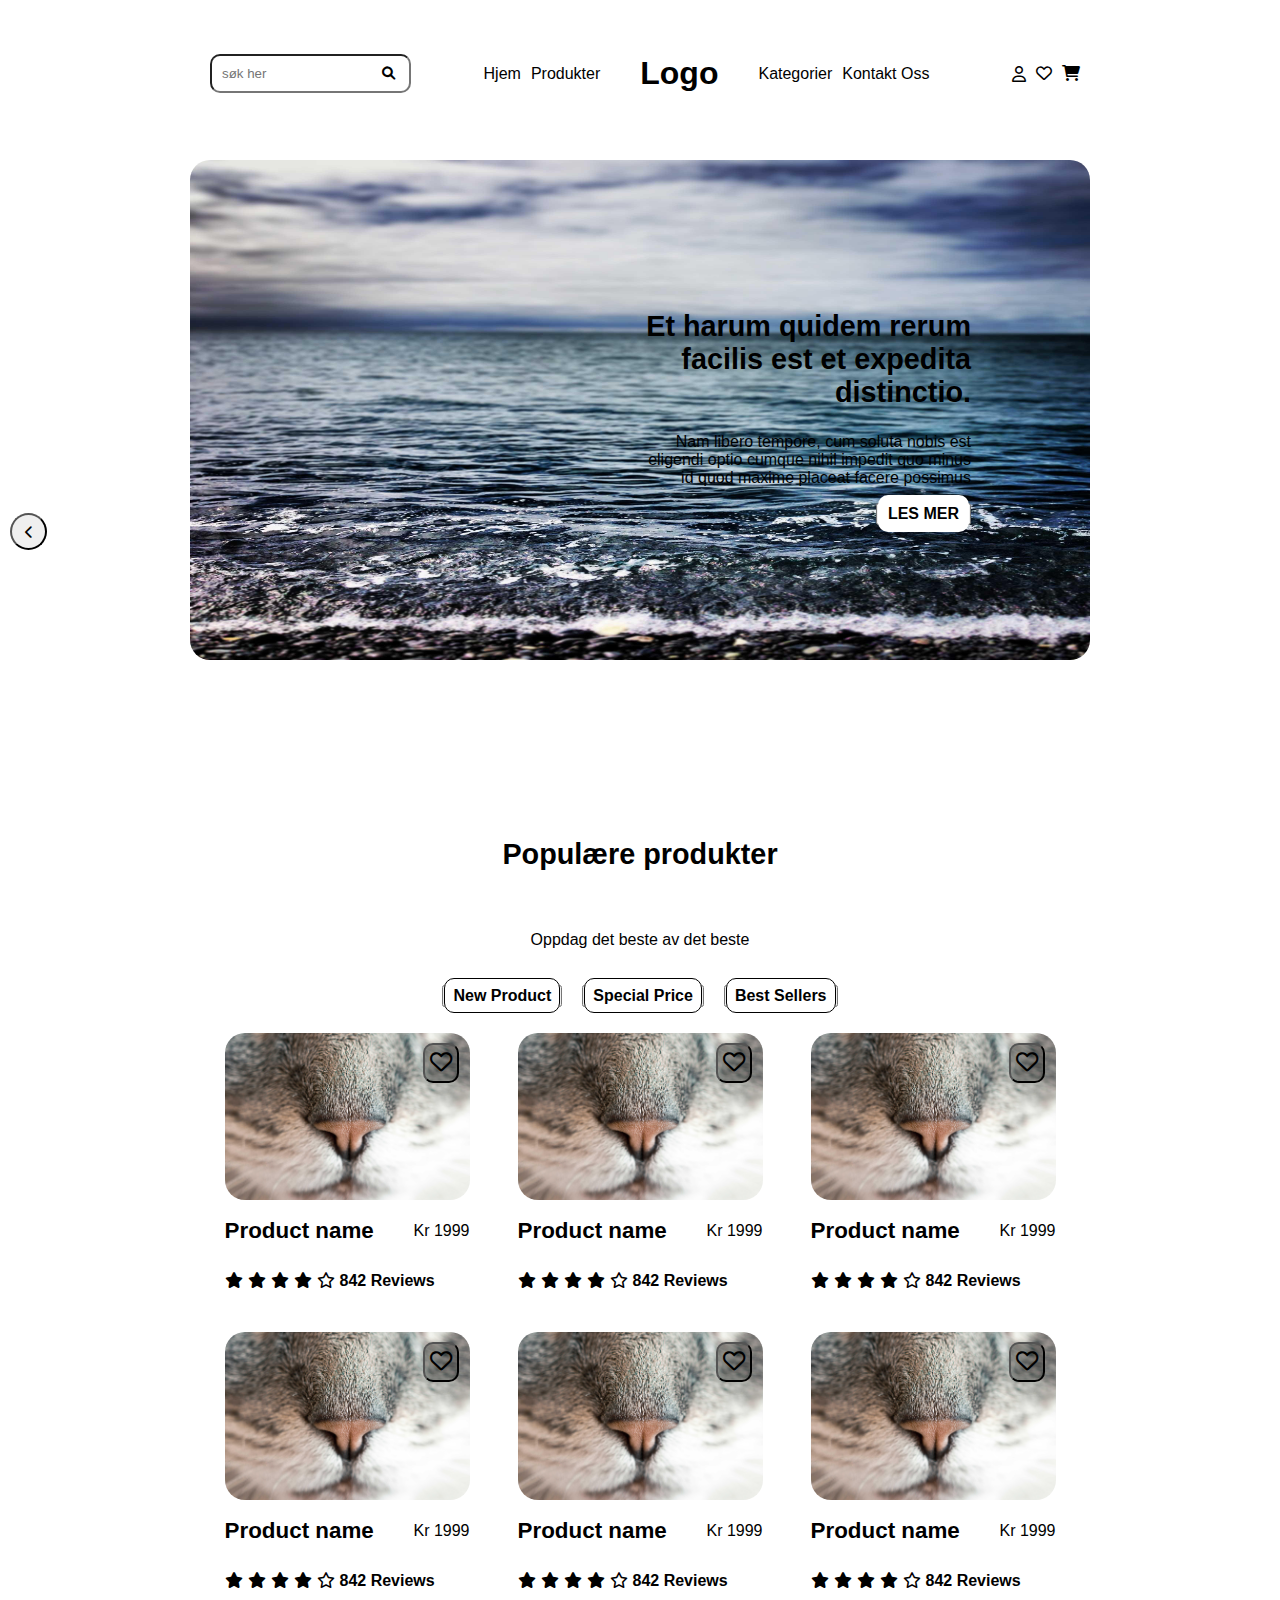
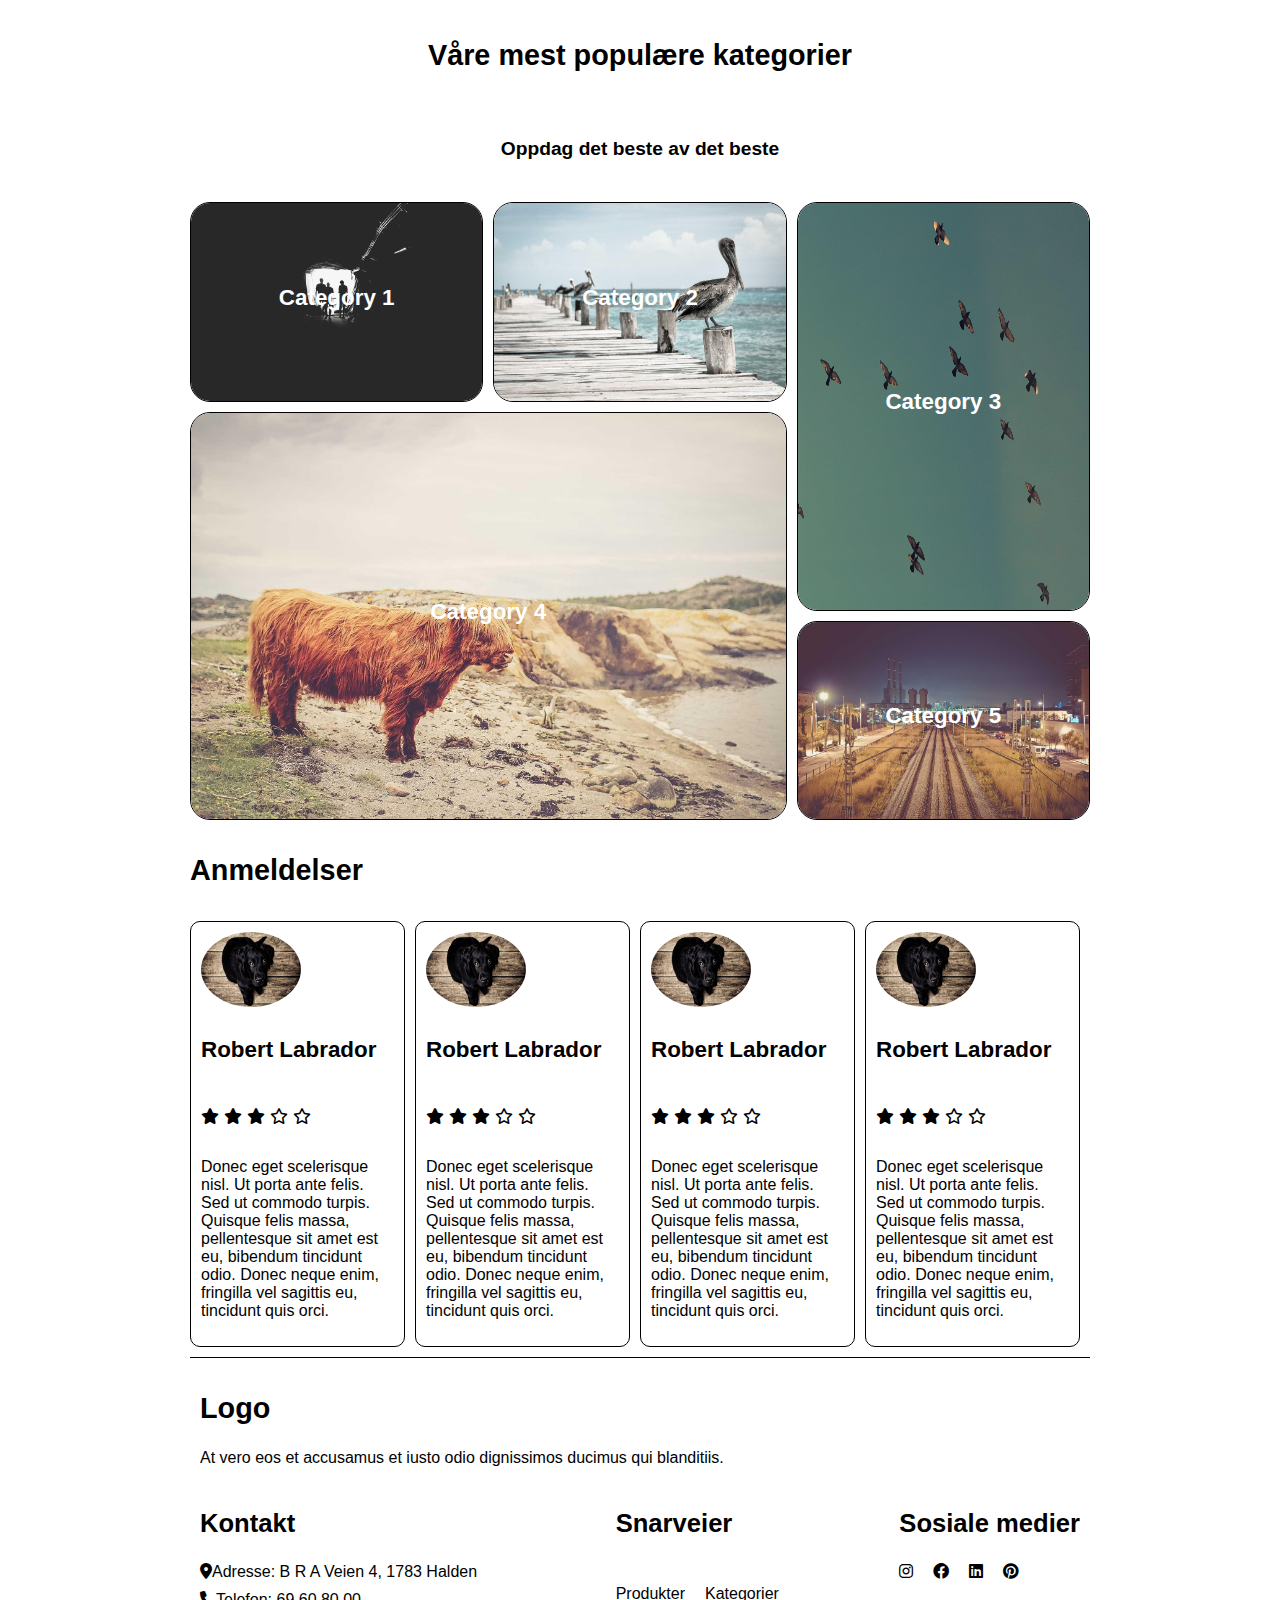
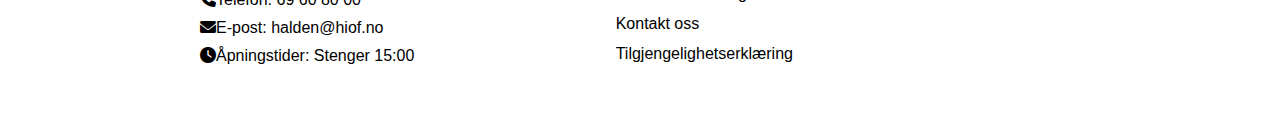
==== commit c50297fc: "Halveis B" ====
--- a/Prosjekteksamen Web H24/index.html
+++ b/Prosjekteksamen Web H24/index.html
@@ -36,22 +36,29 @@
     </header>
         <main>
             <section id="banner">
+                <button id="leftbut" type="submit"><i class="fa-solid fa-chevron-left"></i></button>
+                <button id="rightbut" type="submit"><i class="fa-solid fa-chevron-right"></i></button>
+                <article id="bannercard">
                     <img src="bilder/Hoved_side/Lorem-picsum-ocean.jpg" alt="Bilde av steinstrand med sjø utover horisonten">
                     <!-- Bildet fra https://fastly.picsum.photos/id/147/2448/2448.jpg?hmac=Xk6y7EeyG6VQTac1N9IhDAwLVNVeCn_KBN4nO5SRxPw -->
+                <aside id="bannertext">
+                    <!-- Tar i bruk en banner for å isolere innholdet som skal posisjoneres over bannerbildet -->
                     <h2>Et harum quidem rerum facilis est et expedita distinctio.</h2>
                     <p>Nam libero tempore, cum soluta nobis est eligendi optio cumque nihil impedit quo minus id quod maxime placeat facere possimus</p>
                     <button type="submit"><a href="#">LES MER</a></button>
+                </aside>
+                </article>
+
             </section>
                 
             <section id="pop-prod">
-                <div id="centercont">
-                    <!-- Bruker <div> her for å gruppere og sentrere "header"  elementet i denne seksjonen-->
+                <article id="centercont">
                     <h2>Populære produkter</h2>
                     <p>Oppdag det beste av det beste</p>
                     <button type="submit"><a href="#">New Product</a></button>
                     <button type="submit"><a href="#">Special Price</a></button>
                     <button type="submit"><a href="#">Best Sellers</a></button>
-                </div>
+                </article>
                         <article class="prod-card">
                             <a href="product.html"><img src="bilder/Hoved_side/Lorem-picsum-cat.jpg" alt="Bilde av katt nese"></a>
                             <!-- Bildet fra https://fastly.picsum.photos/id/40/4106/2806.jpg?hmac=MY3ra98ut044LaWPEKwZowgydHZ_rZZUuOHrc3mL5mI -->
@@ -220,20 +227,6 @@
                             </ul>
                             <p>Donec eget scelerisque nisl. Ut porta ante felis. Sed ut commodo turpis. Quisque felis massa, pellentesque sit amet est eu, bibendum tincidunt odio. 
                                 Donec neque enim, fringilla vel sagittis eu, tincidunt quis orci. </p>
-                        </article>
-                        <article class="review-card">
-                            <img src="bilder/Hoved_side/Lorem-picsum-dog.jpg" alt="Bilde av hund">
-                            <!-- bilde fra https://fastly.picsum.photos/id/237/3500/2095.jpg?hmac=y2n_cflHFKpQwLOL1SSCtVDqL8NmOnBzEW7LYKZ-z_o -->
-                                <h4>Robert Labrador</h4>
-                            <ul class="rating">
-                                <li><i class="fa-solid fa-star"></i></li>
-                                <li><i class="fa-solid fa-star"></i></li>
-                                <li><i class="fa-solid fa-star"></i></li>
-                                <li><i class="fa-regular fa-star"></i></li>
-                                <li><i class="fa-regular fa-star"></i></li>
-                            </ul>
-                            <p>Donec eget scelerisque nisl. Ut porta ante felis. Sed ut commodo turpis. Quisque felis massa, pellentesque sit amet est eu, bibendum tincidunt odio. 
-                                Donec neque enim, fringilla vel sagittis eu, tincidunt quis orci.  </p>
                         </article>
                         <article class="review-card">
                             <img src="bilder/Hoved_side/Lorem-picsum-dog.jpg" alt="Bilde av hund">
--- a/Prosjekteksamen Web H24/css/style.css
+++ b/Prosjekteksamen Web H24/css/style.css
@@ -77,14 +77,16 @@
         grid-template-columns: 1fr;
         grid-template-rows: 1fr 1fr;
         gap: 10px;
-    }
-    #fancypics article{
-        display: grid;
-    }
-    #fancypics article img{
+        max-width: 500px;
+    }
+    #fancypics img{
         width: 100%;
-        max-width: 200px;
-        border-radius: 20px;
+        height: 100%;
+        
+    }
+    #kat1, #kat2, #kat3, #kat4{
+        width: 100%;
+        height: 100%;
     }
     #global-footer{
         display: flex;
@@ -99,12 +101,17 @@
     
 
 /* Desktop */
-@media screen and (min-width: 800px) and (max-width: 1200px){
-
+@media screen and (min-width: 1000px) {
+
+    body{
+        display: flex;
+        flex-direction: column;
+        align-items: center;
+    }
     #grid-container{
         display: grid;
         max-width: 1200px;
-        grid-template-columns: 0.25fr 3fr 0.25fr; 
+        grid-template-columns: 1fr 6fr 1fr; 
         grid-template-rows: auto, auto, auto, auto;
     }
     #global-header{
@@ -141,6 +148,40 @@
             flex-wrap: wrap;
             justify-content: left;
         }
+
+    #rightbut, #leftbut{
+        padding: 10px;
+        height: 37px;
+        width: 37px;
+        border-radius: 50%;
+        position: absolute;
+        top: 57%;
+        left: 50%;
+    }
+    #leftbut{
+        left: 10px
+    }
+    #rightbut{   
+        right: 10px;    
+    }
+    #bannercard{
+        position: relative;
+        width: 100%;
+        margin-bottom: 50px;
+    }
+    #bannercard img{  
+        width: 100%;
+        max-width: 1000px;
+        max-height: 500px;
+        position: absolute;
+    }
+    #bannertext{
+        top: 25%;
+        position: absolute;
+        max-width: 331px;
+        left: 50%;
+        text-align: right;
+    }
     #snarvei-list{
         display: flex;
         flex-wrap: wrap;
@@ -149,26 +190,123 @@
     #fancypics{
         display: grid;
         grid-template-columns: 1fr 1fr 1fr;
-        grid-template-rows: 1fr 1fr;
+        grid-template-rows: 1fr 1fr 1fr;
         gap: 10px;
     }
+    #kat3{
+        grid-column: 3 / 4;
+        grid-row: 1 / 3;
+    }
+    #kat4{
+        grid-column: 1 / 3;
+        grid-row: 2 / 4;
+    }
+
+}
     #fancypics article{
         display: grid;
         align-items: end;
     }
+    
+
+
+/*  Samme som desktop, bortsett fra #fancypics */
+/* Tablet grid i hovedsiden */
+@media screen and (min-width:800px) and (max-width: 1000px) {
+    body{
+        display: flex;
+        flex-direction: column;
+        align-items: center;
+    }
+    #grid-container{
+        display: grid;
+        max-width: 1200px;
+        grid-template-columns: 1fr 6fr 1fr; 
+        grid-template-rows: auto, auto, auto, auto;
+    }
+    #global-header{
+        grid-column: 2/3;
+        flex-wrap: wrap;
+        display: flex;
+        flex-direction: row;
+        justify-content: space-between;
+        align-items: center;
+    }
+    #global-header h1{
+        margin-right: 30px;
+        margin-left: 30px;
+    }
+    #searchbar{
+        text-align: center;
+        display: flex;
+        flex-wrap: wrap;
+        justify-content: center;
+    }   
+
+        button{
+            margin-left: 175px;
+            margin-top: 2px;
+        }
+    main, footer{
+        grid-column: 2/3;
+    }
+    #kontaktinfo{
+        width: 35%;
+    }
+    #global-footer ul{
+            display: flex;
+            flex-wrap: wrap;
+            justify-content: left;
+        }
+
+    #rightbut, #leftbut{
+        padding: 10px;
+        height: 37px;
+        width: 37px;
+        border-radius: 50%;
+        position: absolute;
+        top: 57%;
+        left: 50%;
+    }
+    #leftbut{
+        left: 10px
+    }
+    #rightbut{   
+        right: 10px;    
+    }
+    #bannercard{
+        position: relative;
+        width: 100%;
+        margin-bottom: 50px;
+    }
+    #bannercard img{  
+        width: 100%;
+        max-width: 1000px;
+        max-height: 500px;
+        position: absolute;
+    }
+    #bannertext{
+        top: 25%;
+        position: absolute;
+        max-width: 331px;
+        left: 50%;
+        text-align: right;
+    }
+    #snarvei-list{
+        display: flex;
+        flex-wrap: wrap;
+        width: 20%;
+    }
+    #fancypics{
+        display: grid;
+        grid-template-columns: 1fr 1fr;
+        grid-template-rows: 1fr 1fr 1fr;
+        gap: 10px;
+        max-width: 500px;
+    }
     #kat3{
-        grid-column: 3/4;
-        grid-row: 1/2;;
-    }
-    /* #kat4{
-        grid-column: 1/3;
-        grid-row: 2/3;
-    } */
-
-}
-
-/* Tablet grid i hovedsiden */
-@media screen and (max-width: 1000px) and (min-width:800px){
+        grid-column: 1 / 3;
+    }
 
 }
 
@@ -294,6 +432,7 @@
 
 } */
 main section{
+    margin-bottom: 10px;
     align-items:center;
     font-family: Arial, Helvetica, sans-serif;
 }
@@ -306,12 +445,18 @@
 /* Seksjon 1 Hovedside */
 
 #banner{
-    background-color: #9e9090;
     text-align: right;
     display: flex;
     flex-wrap: wrap;
-    max-width: 50%;
+    margin-bottom: 100px;
     
+}
+#banner img{
+    position: relative;  
+    width: 100%;
+    max-width: 1000px;
+    max-height: 500px;
+    border-radius: 20px;
 }
 #banner a{
     color: #000000;
@@ -327,11 +472,7 @@
     color: #ffffff;
     background-color: #000000;
 }
-#banner img{
-    width: 50%;
-    height: 50%;
-
-}
+
 
 
 
@@ -483,6 +624,7 @@
 
 #fancypics img{
     width: 100%;
+    height: 100%;
     max-width: 900px;
     border-radius: 20px;
 }
@@ -623,6 +765,20 @@
     grid-template-columns: 1fr 1fr;
     grid-template-rows: 1fr 1fr 1fr;
 }
+#prod-pic article{
+    width: 100%;
+    height: 100%;
+    max-width: 900px;
+    border-radius: 20px;
+    padding: 1rem;
+}
+#prod-pic img{
+    width: 100%;
+    height: 100%;
+    max-width: 900px;
+    border-radius: 20px;
+}
+
 #prod-det ul{
     border-top: #000000 1px solid;
 }
@@ -739,14 +895,15 @@
     text-decoration: none;
 }
 #flex-container-ligende-prod{
-    display: flex;
-    flex-wrap: wrap;
+    display: flex;   
+    flex-wrap: nowrap;
     justify-content: left;
+    gap: 10px;
+    overflow-x: auto;
+    overflow-y: hidden;
+    width: 100%;
     flex-direction: row;
-    gap: 10px;
-    border-bottom: #d5cfcf 0.5px solid;
-    overflow: hidden;
-    position: relative;
+    max-width: 1200px;
 }
 
 #headerlink{
@@ -754,9 +911,9 @@
     text-align: right;
 }
 #lignende-prod img{
-    max-width: 1200px;
-    min-width: 200px;
-    border-radius: 10px;
+    max-width: 452px;
+    border-radius: 20px;
+    max-width: 235px;
 }
 #lignende-prod{
     display: flex;
@@ -767,7 +924,7 @@
 }
 #lignende-prod article{ 
     border-radius: 10px;
-    max-width: px;
+    max-width: 100%;
     padding: 10px;
 }
 .prod-card ul{
@@ -872,7 +1029,7 @@
     background-color: #b1a7a7;
 }
 #infoquantity{
-    padding: 10px;
+    padding: 5px;
 }
 /* Opplysning skjema */
 #personopp{
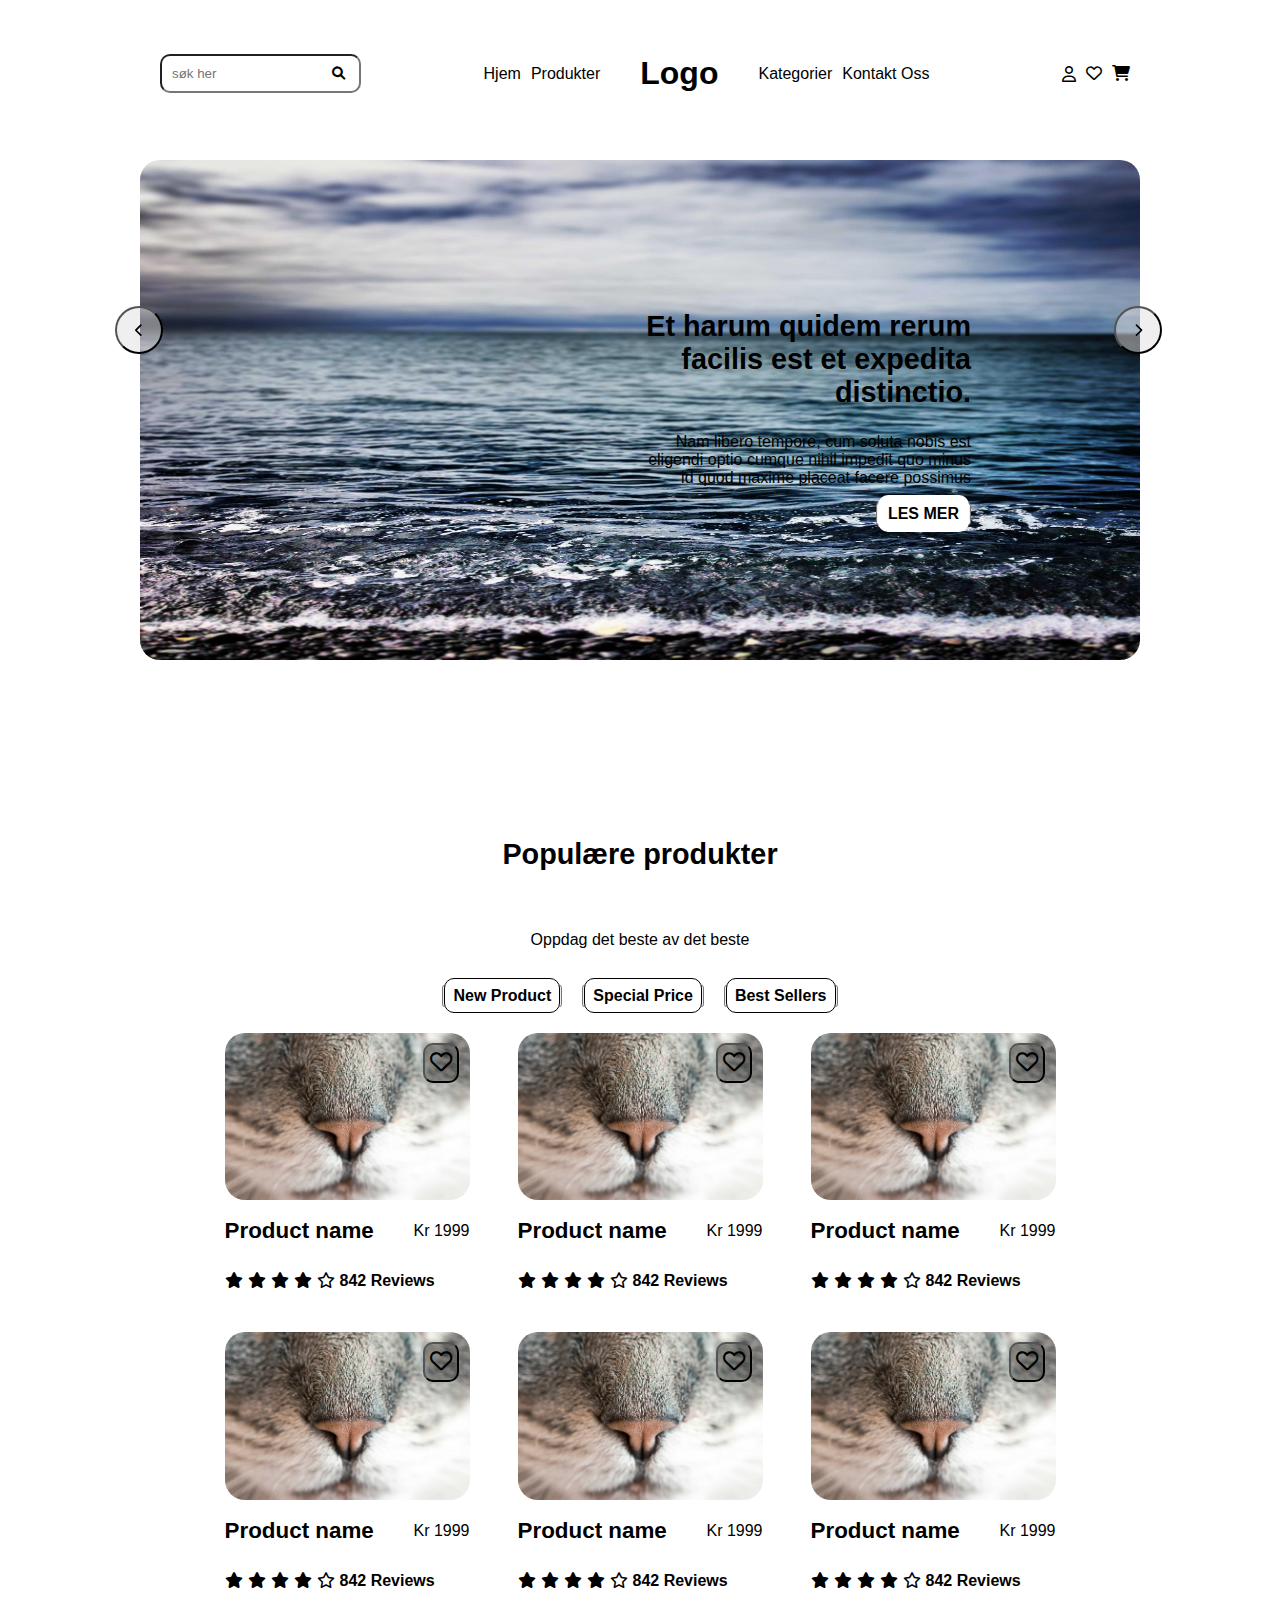
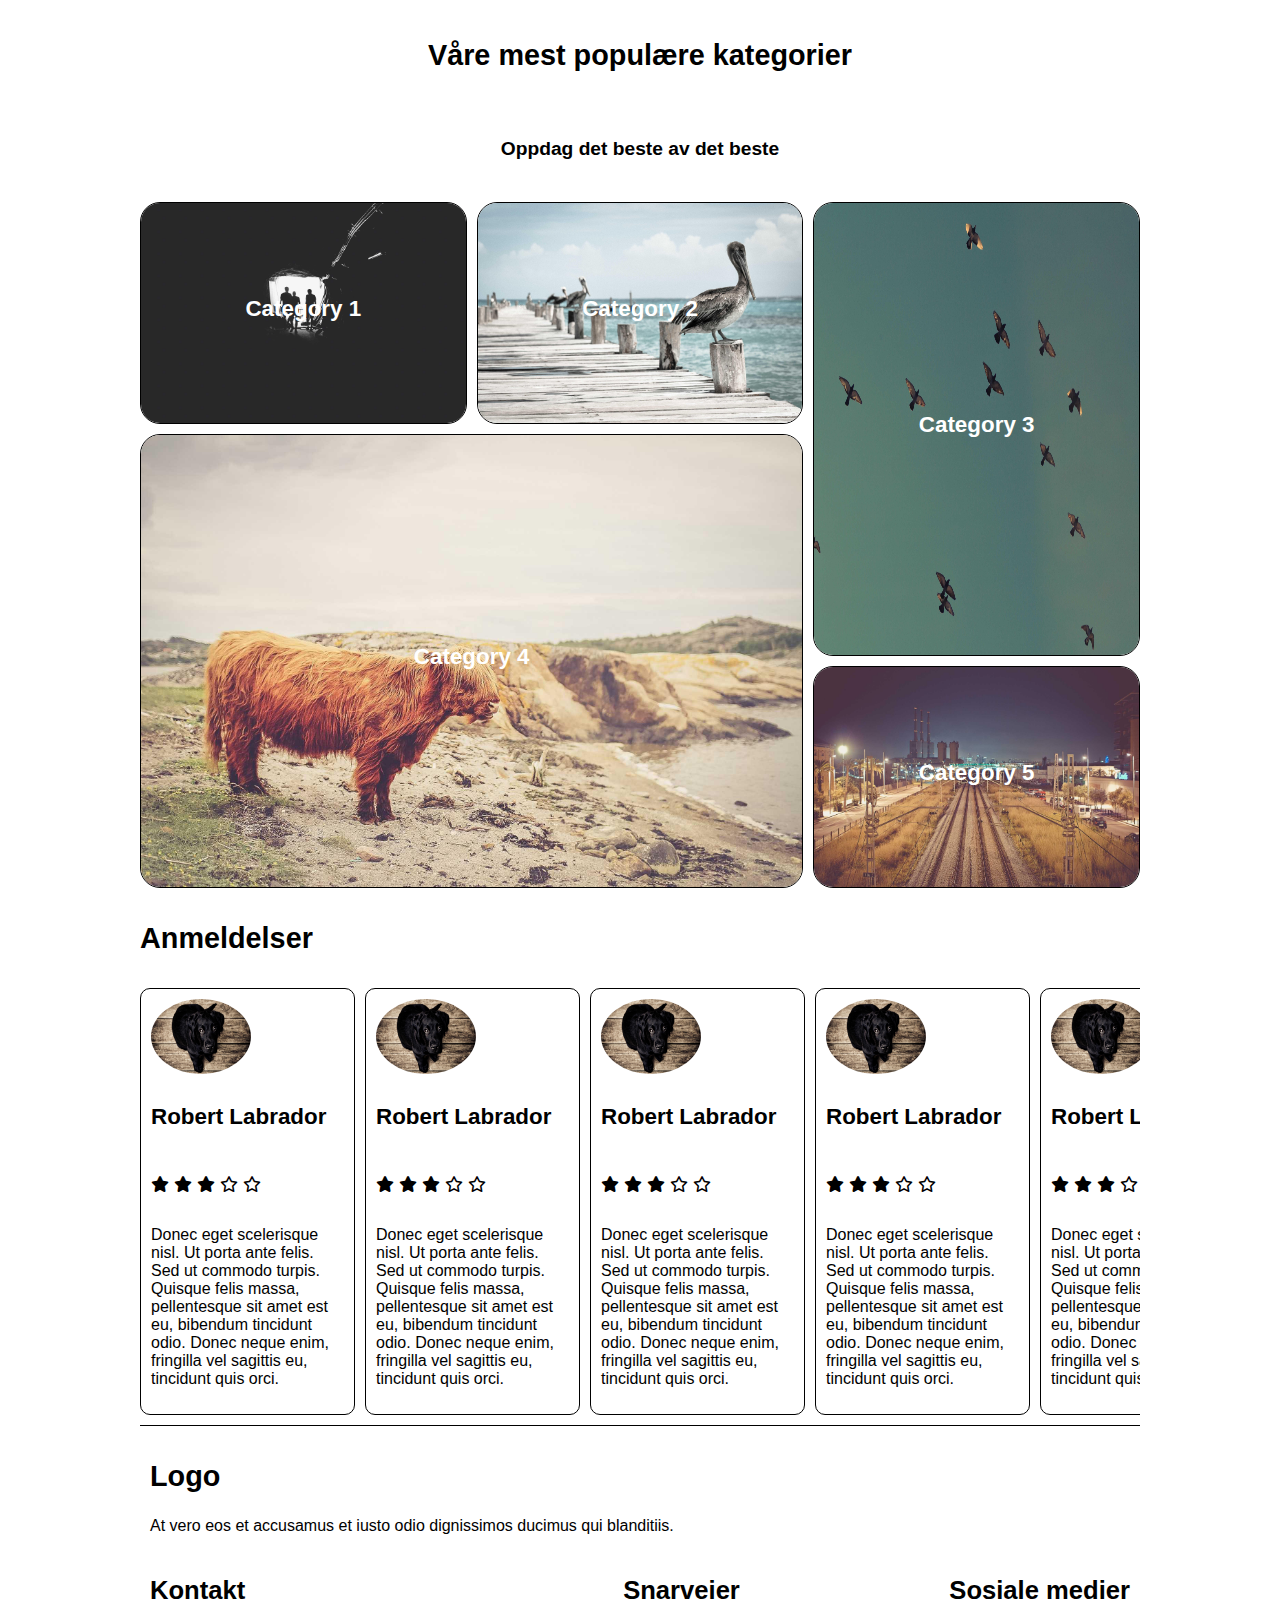
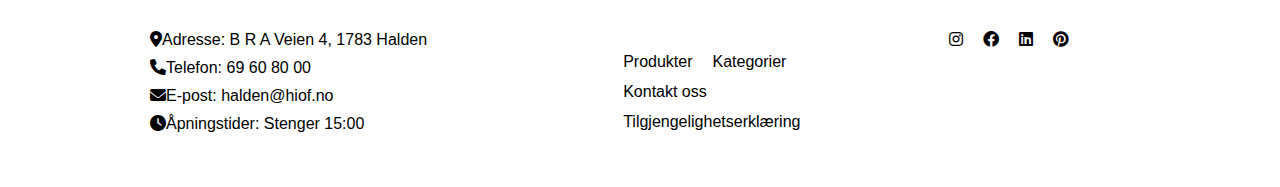
==== commit 146f99e7: "Val + mobadj" ====
--- a/Prosjekteksamen Web H24/index.html
+++ b/Prosjekteksamen Web H24/index.html
@@ -48,6 +48,26 @@
                     <button type="submit"><a href="#">LES MER</a></button>
                 </aside>
                 </article>
+                <article id="bannercard">
+                    <img src="bilder/Hoved_side/Fisherman.jpg" alt="Bilde av en mann som fisker fra en stein på stranda">
+                    <!-- Bildet fra https://fastly.picsum.photos/id/27/3264/1836.jpg?hmac=p3BVIgKKQpHhfGRRCbsi2MCAzw8mWBCayBsKxxtWO8g -->
+                <aside id="bannertext">
+                    <!-- Tar i bruk en banner for å isolere innholdet som skal posisjoneres over bannerbildet -->
+                    <h2>Et harum quidem rerum facilis est et expedita distinctio.</h2>
+                    <p>Nam libero tempore, cum soluta nobis est eligendi optio cumque nihil impedit quo minus id quod maxime placeat facere possimus</p>
+                    <button type="submit"><a href="#">LES MER</a></button>
+                </aside>
+                </article>
+                <article id="bannercard">
+                    <img src="bilder/Hoved_side/Mountians.jpg" alt="Bilde av en fjellskjede med snø og en stor dal i mellom fjellveggene">
+                    <!-- Bildet fra https://fastly.picsum.photos/id/29/4000/2670.jpg?hmac=rCbRAl24FzrSzwlR5tL-Aqzyu5tX_PA95VJtnUXegGU -->
+                <aside id="bannertext">
+                    <!-- Tar i bruk en banner for å isolere innholdet som skal posisjoneres over bannerbildet -->
+                    <h2>Et harum quidem rerum facilis est et expedita distinctio.</h2>
+                    <p>Nam libero tempore, cum soluta nobis est eligendi optio cumque nihil impedit quo minus id quod maxime placeat facere possimus</p>
+                    <button type="submit"><a href="#">LES MER</a></button>
+                </aside>
+                </article>
 
             </section>
                 
--- a/Prosjekteksamen Web H24/css/style.css
+++ b/Prosjekteksamen Web H24/css/style.css
@@ -147,6 +147,128 @@
             display: flex;
             flex-wrap: wrap;
             justify-content: left;
+    }
+    #banner{
+        position: relative;
+        width: 100%;
+    }
+    #bannercard{
+        position: relative;
+        width: 100%;
+        margin-bottom: 50px;
+        width: 1000px;
+        scroll-snap-align: start;
+    }
+    #bannercard img{  
+        width: 100%;
+        max-width: 1000px;
+        max-height: 500px;
+        z-index: 1;
+    }
+    #bannertext{
+        top: 25%;
+        position: absolute;
+        max-width: 331px;
+        left: 50%;
+        text-align: right;
+        z-index: 2;
+    }
+    #rightbut, #leftbut{
+        padding: 10px;
+        height: 48px;
+        width: 48px;
+        border-radius: 50%;
+        position: fixed;
+        background-color: rgba(226, 224, 224, 0.5);
+        top: 50%;
+        z-index: 3;
+        cursor: pointer;
+    }
+    #leftbut{
+        left: 9%;
+        top: 34%;
+    }
+    #rightbut{   
+        top: 34%;
+        left: 87%;
+    }
+    
+}
+
+    #snarvei-list{
+        display: flex;
+        flex-wrap: wrap;
+        width: 20%;
+    }
+    #fancypics{
+        display: grid;
+        grid-template-columns: 1fr 1fr 1fr;
+        grid-template-rows: 1fr 1fr 1fr;
+        gap: 10px;
+    }
+    #kat3{
+        grid-column: 3 / 4;
+        grid-row: 1 / 3;
+    }
+    #kat4{
+        grid-column: 1 / 3;
+        grid-row: 2 / 4;
+    }
+    #fancypics article{
+        display: grid;
+        align-items: end;
+    }
+
+    
+
+
+/*  Samme som desktop, bortsett fra #fancypics */
+/* Tablet grid i hovedsiden */
+@media screen and (min-width:800px) and (max-width: 1000px) {
+    body{
+        display: flex;
+        flex-direction: column;
+        align-items: center;
+    }
+    #grid-container{
+        display: grid;
+        max-width: 1200px;
+        grid-template-columns: 1fr 6fr 1fr; 
+        grid-template-rows: auto, auto, auto, auto;
+    }
+    #global-header{
+        grid-column: 2/3;
+        flex-wrap: wrap;
+        display: flex;
+        flex-direction: row;
+        justify-content: space-between;
+        align-items: center;
+    }
+    #global-header h1{
+        margin-right: 30px;
+        margin-left: 30px;
+    }
+    #searchbar{
+        text-align: center;
+        display: flex;
+        flex-wrap: wrap;
+        justify-content: center;
+    }   
+
+        button{
+            margin-left: 175px;
+            margin-top: 2px;
+        }
+    main, footer{
+        grid-column: 2/3;
+    }
+    #kontaktinfo{
+        width: 35%;
+    }
+    #global-footer ul{
+            display: flex;
+            flex-wrap: wrap;
+            justify-content: left;
         }
 
     #rightbut, #leftbut{
@@ -189,116 +311,6 @@
     }
     #fancypics{
         display: grid;
-        grid-template-columns: 1fr 1fr 1fr;
-        grid-template-rows: 1fr 1fr 1fr;
-        gap: 10px;
-    }
-    #kat3{
-        grid-column: 3 / 4;
-        grid-row: 1 / 3;
-    }
-    #kat4{
-        grid-column: 1 / 3;
-        grid-row: 2 / 4;
-    }
-
-}
-    #fancypics article{
-        display: grid;
-        align-items: end;
-    }
-    
-
-
-/*  Samme som desktop, bortsett fra #fancypics */
-/* Tablet grid i hovedsiden */
-@media screen and (min-width:800px) and (max-width: 1000px) {
-    body{
-        display: flex;
-        flex-direction: column;
-        align-items: center;
-    }
-    #grid-container{
-        display: grid;
-        max-width: 1200px;
-        grid-template-columns: 1fr 6fr 1fr; 
-        grid-template-rows: auto, auto, auto, auto;
-    }
-    #global-header{
-        grid-column: 2/3;
-        flex-wrap: wrap;
-        display: flex;
-        flex-direction: row;
-        justify-content: space-between;
-        align-items: center;
-    }
-    #global-header h1{
-        margin-right: 30px;
-        margin-left: 30px;
-    }
-    #searchbar{
-        text-align: center;
-        display: flex;
-        flex-wrap: wrap;
-        justify-content: center;
-    }   
-
-        button{
-            margin-left: 175px;
-            margin-top: 2px;
-        }
-    main, footer{
-        grid-column: 2/3;
-    }
-    #kontaktinfo{
-        width: 35%;
-    }
-    #global-footer ul{
-            display: flex;
-            flex-wrap: wrap;
-            justify-content: left;
-        }
-
-    #rightbut, #leftbut{
-        padding: 10px;
-        height: 37px;
-        width: 37px;
-        border-radius: 50%;
-        position: absolute;
-        top: 57%;
-        left: 50%;
-    }
-    #leftbut{
-        left: 10px
-    }
-    #rightbut{   
-        right: 10px;    
-    }
-    #bannercard{
-        position: relative;
-        width: 100%;
-        margin-bottom: 50px;
-    }
-    #bannercard img{  
-        width: 100%;
-        max-width: 1000px;
-        max-height: 500px;
-        position: absolute;
-    }
-    #bannertext{
-        top: 25%;
-        position: absolute;
-        max-width: 331px;
-        left: 50%;
-        text-align: right;
-    }
-    #snarvei-list{
-        display: flex;
-        flex-wrap: wrap;
-        width: 20%;
-    }
-    #fancypics{
-        display: grid;
         grid-template-columns: 1fr 1fr;
         grid-template-rows: 1fr 1fr 1fr;
         gap: 10px;
@@ -445,18 +457,23 @@
 /* Seksjon 1 Hovedside */
 
 #banner{
-    text-align: right;
-    display: flex;
-    flex-wrap: wrap;
+    flex-direction: row;
+    display: flex;
+    flex-wrap: nowrap;
     margin-bottom: 100px;
-    
-}
+    overflow-x: auto;
+    overflow-y: hidden;
+    max-width: 1000px;
+    gap: 10px;
+}
+
 #banner img{
     position: relative;  
     width: 100%;
     max-width: 1000px;
     max-height: 500px;
     border-radius: 20px;
+    min-width: 1000px;
 }
 #banner a{
     color: #000000;
@@ -755,7 +772,6 @@
     gap: 10px;
 }
 #pic1 img{
-    min-width: 300px;
     width: 100%;
     height: 100%;
 }
@@ -764,6 +780,8 @@
     display: grid;
     grid-template-columns: 1fr 1fr;
     grid-template-rows: 1fr 1fr 1fr;
+    max-width: 700px;
+    max-height: 705px;
 }
 #prod-pic article{
     width: 100%;
@@ -778,9 +796,22 @@
     max-width: 900px;
     border-radius: 20px;
 }
-
-#prod-det ul{
-    border-top: #000000 1px solid;
+#prod-det details summary{
+    cursor: pointer;
+}
+details summary::webkit-details-marker{
+    display: none;
+}
+.dropdown ul{
+    border-top-color: rgb(140, 130, 115);
+}
+#dropdown-button{
+    display: flex;
+    flex-direction: row;
+    justify-content: space-between;
+    margin-left: 10px;
+    border-top: 1px solid;
+    margin-top: 10px;
 }
 
 /* Brødsmulesti */
@@ -828,6 +859,21 @@
     justify-content: left;
     flex-direction: column;
 }  
+#prodaside aside{
+    display: flex;
+    flex-direction: column;
+    flex-wrap: nowrap;
+    max-height: 740px;
+    overflow-x: hidden;
+    overflow-y: auto;
+}
+#dropdown-button ul{
+    list-style: none;
+    padding: 0;
+    display: flex;
+    flex-wrap: wrap;
+    justify-content: left;
+}
 #smallform{
     display: flex;
     flex-wrap: wrap;
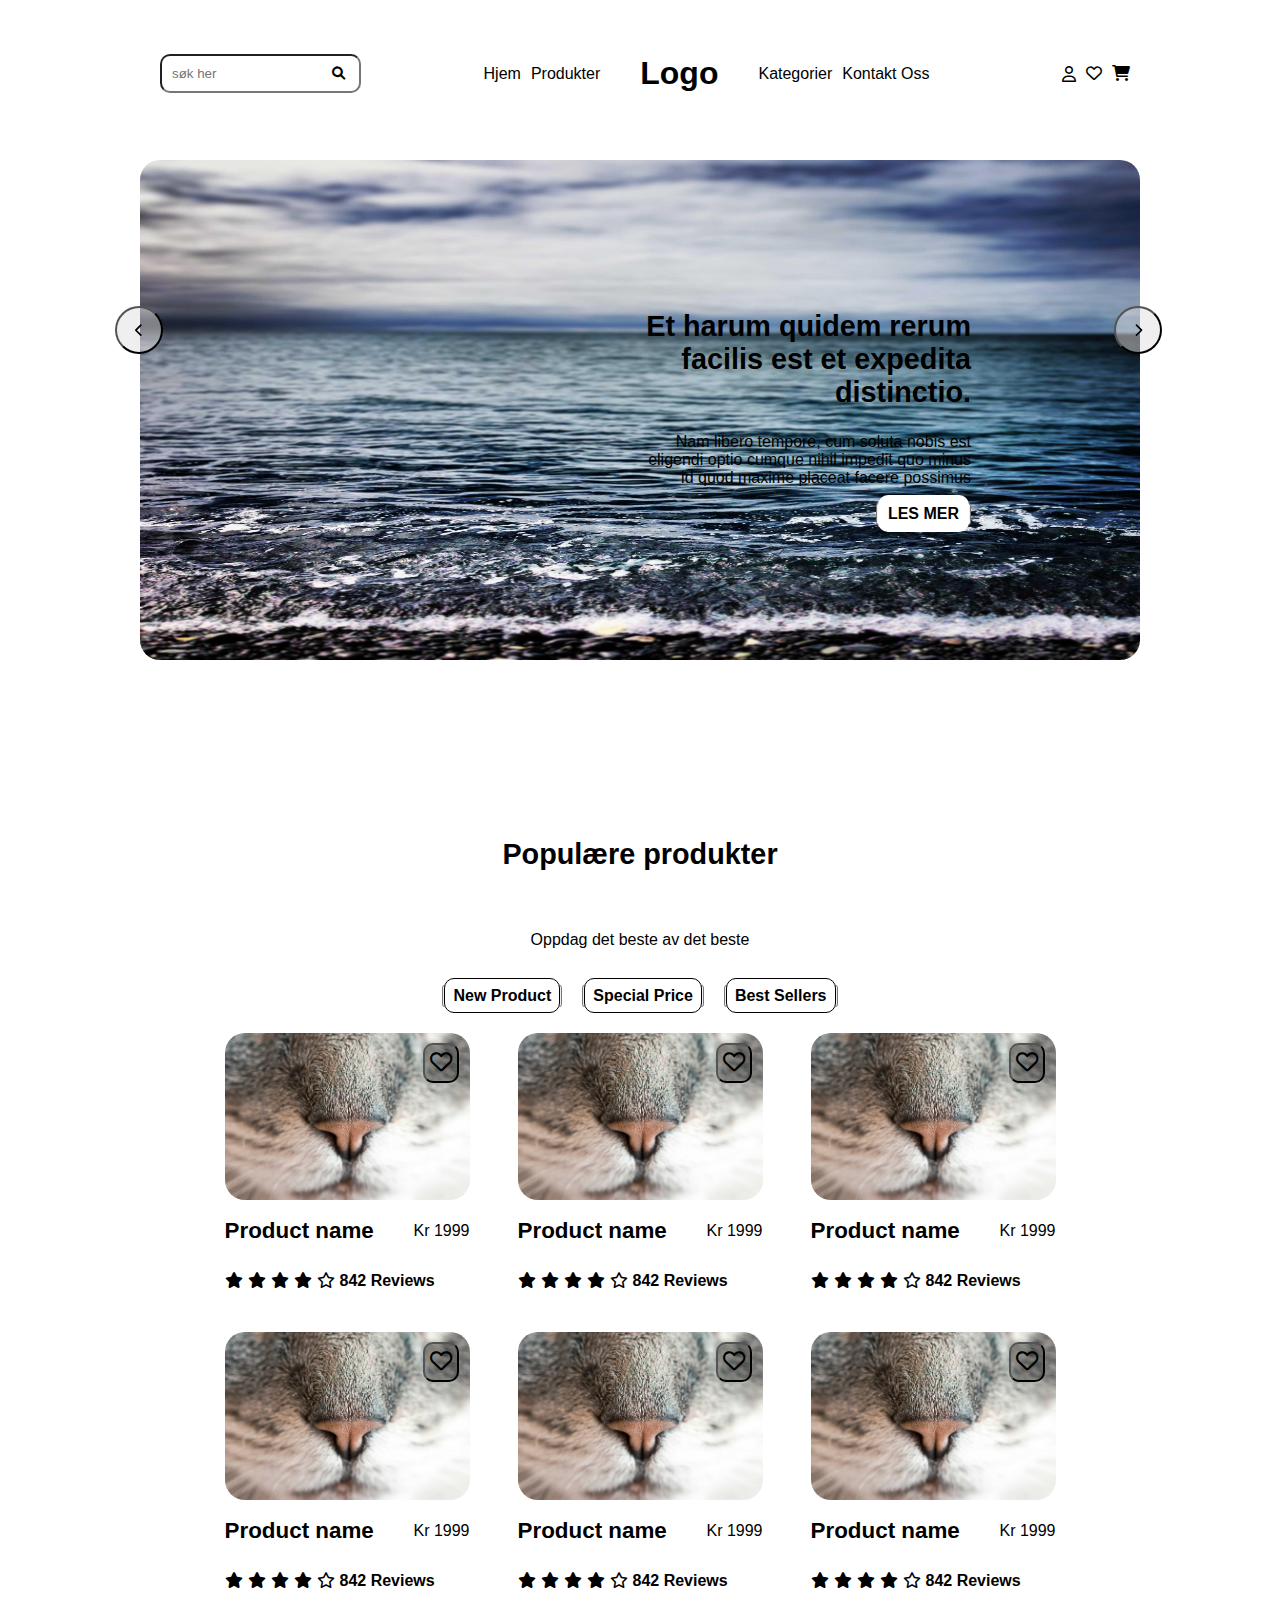
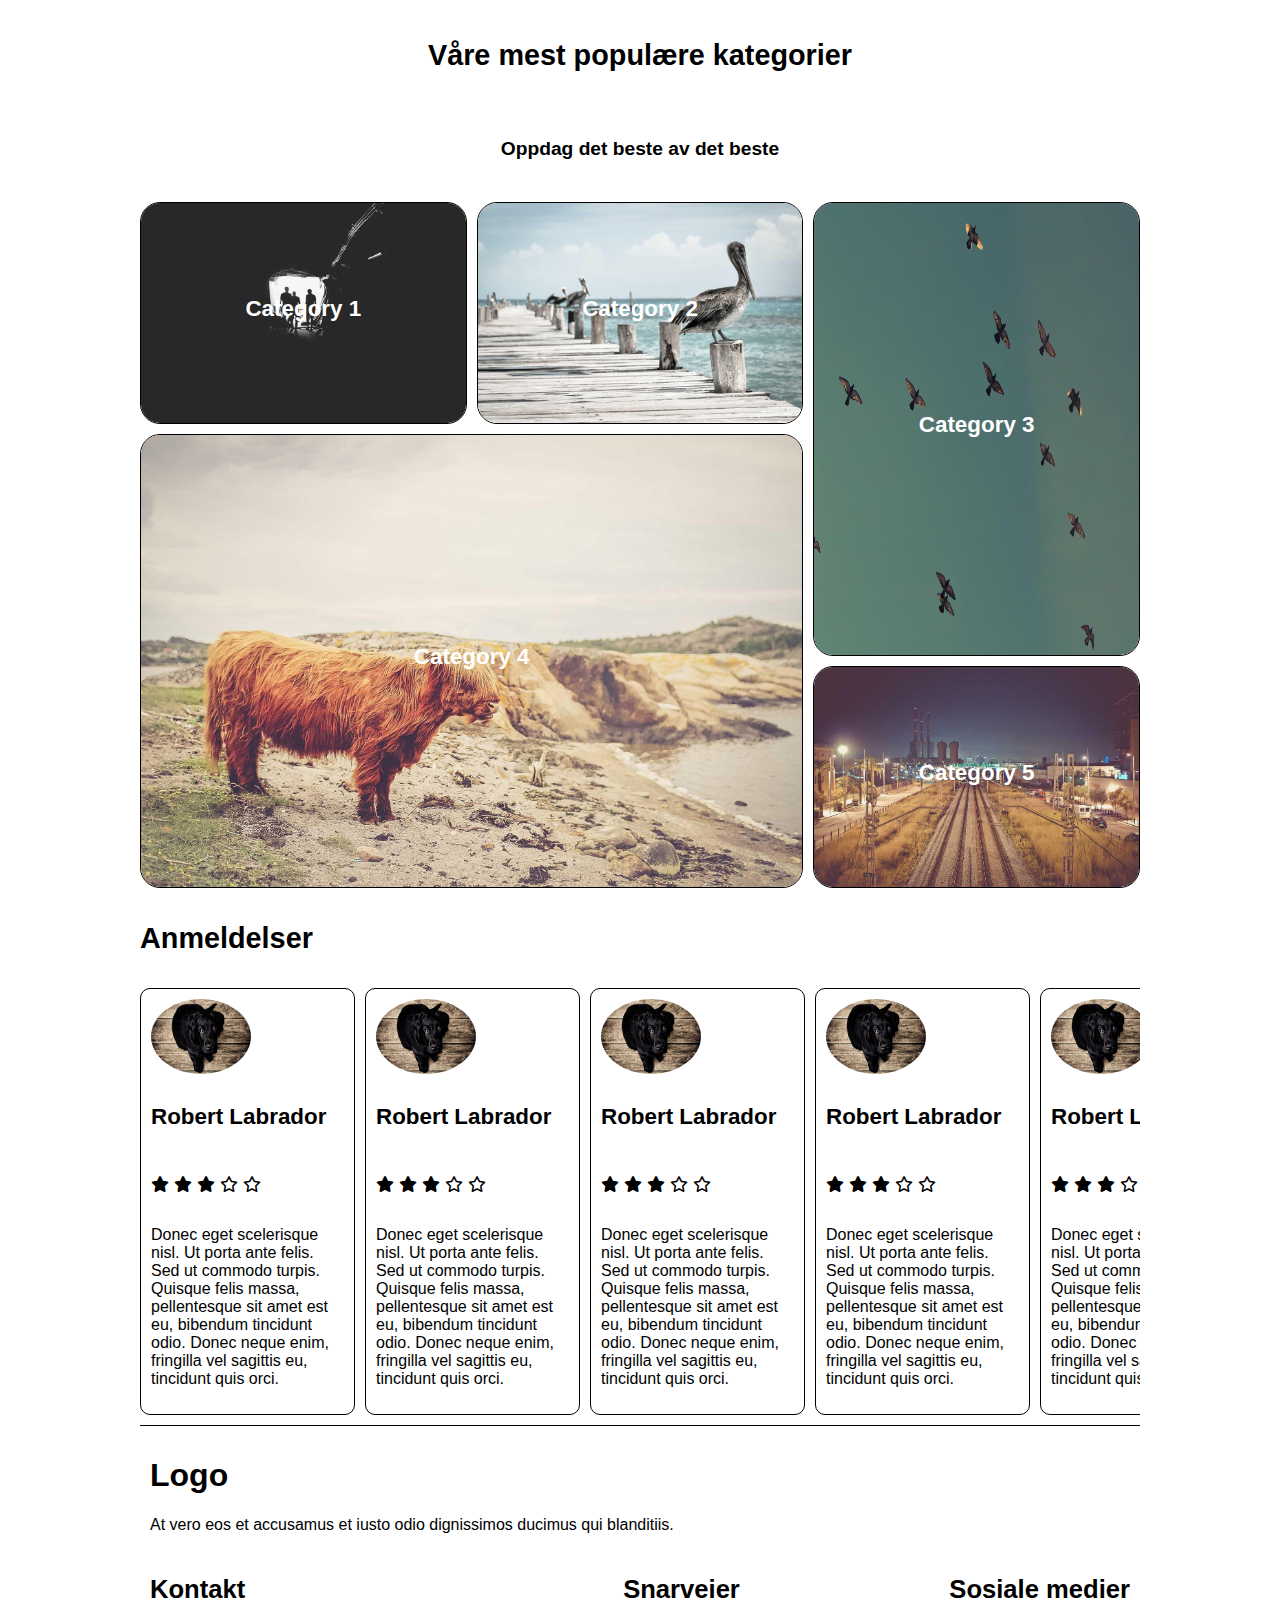
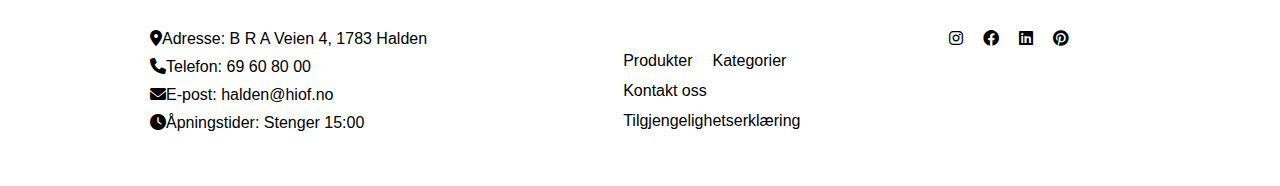
==== commit 7327c897: "valid 1" ====
--- a/Prosjekteksamen Web H24/index.html
+++ b/Prosjekteksamen Web H24/index.html
@@ -20,16 +20,16 @@
         <nav>
             <ul>
                 <li><a href="index.html">Hjem</a></li>
-                <li><a href="#pop-prod">Produkter</a></li> 
-                <li><a href="index.html"><h1 id="logo">Logo</h1></a></li>
-                <li><a href="#pop-kat">Kategorier</a></li>
+                <li><a href="index.html#pop-prod">Produkter</a></li> 
+                <li><a href="index.html"><h1 class="logo">Logo</h1></a></li>
+                <li><a href="index.html#pop-kat">Kategorier</a></li>
                 <li><a href="#global-footer">Kontakt Oss</a></li>
             </ul>
         </nav>
         <nav>
             <ul>
                 <li><i class="fa-regular fa-user"></i></li>
-                <li><a href="#"><i class="fa-regular fa-heart"></i></a></i></li>
+                <li><a href="#"><i class="fa-regular fa-heart"></i></a></li>
                 <li><a href="checkout.html"><i class="fa-solid fa-cart-shopping"></i></a></li>
             </ul>
         </nav>
@@ -38,30 +38,30 @@
             <section id="banner">
                 <button id="leftbut" type="submit"><i class="fa-solid fa-chevron-left"></i></button>
                 <button id="rightbut" type="submit"><i class="fa-solid fa-chevron-right"></i></button>
-                <article id="bannercard">
+                <article class="bannercard">
                     <img src="bilder/Hoved_side/Lorem-picsum-ocean.jpg" alt="Bilde av steinstrand med sjø utover horisonten">
                     <!-- Bildet fra https://fastly.picsum.photos/id/147/2448/2448.jpg?hmac=Xk6y7EeyG6VQTac1N9IhDAwLVNVeCn_KBN4nO5SRxPw -->
-                <aside id="bannertext">
+                <aside class="bannertext">
                     <!-- Tar i bruk en banner for å isolere innholdet som skal posisjoneres over bannerbildet -->
                     <h2>Et harum quidem rerum facilis est et expedita distinctio.</h2>
                     <p>Nam libero tempore, cum soluta nobis est eligendi optio cumque nihil impedit quo minus id quod maxime placeat facere possimus</p>
                     <button type="submit"><a href="#">LES MER</a></button>
                 </aside>
                 </article>
-                <article id="bannercard">
+                <article class="bannercard">
                     <img src="bilder/Hoved_side/Fisherman.jpg" alt="Bilde av en mann som fisker fra en stein på stranda">
                     <!-- Bildet fra https://fastly.picsum.photos/id/27/3264/1836.jpg?hmac=p3BVIgKKQpHhfGRRCbsi2MCAzw8mWBCayBsKxxtWO8g -->
-                <aside id="bannertext">
+                <aside class="bannertext">
                     <!-- Tar i bruk en banner for å isolere innholdet som skal posisjoneres over bannerbildet -->
                     <h2>Et harum quidem rerum facilis est et expedita distinctio.</h2>
                     <p>Nam libero tempore, cum soluta nobis est eligendi optio cumque nihil impedit quo minus id quod maxime placeat facere possimus</p>
                     <button type="submit"><a href="#">LES MER</a></button>
                 </aside>
                 </article>
-                <article id="bannercard">
+                <article class="bannercard">
                     <img src="bilder/Hoved_side/Mountians.jpg" alt="Bilde av en fjellskjede med snø og en stor dal i mellom fjellveggene">
                     <!-- Bildet fra https://fastly.picsum.photos/id/29/4000/2670.jpg?hmac=rCbRAl24FzrSzwlR5tL-Aqzyu5tX_PA95VJtnUXegGU -->
-                <aside id="bannertext">
+                <aside class="bannertext">
                     <!-- Tar i bruk en banner for å isolere innholdet som skal posisjoneres over bannerbildet -->
                     <h2>Et harum quidem rerum facilis est et expedita distinctio.</h2>
                     <p>Nam libero tempore, cum soluta nobis est eligendi optio cumque nihil impedit quo minus id quod maxime placeat facere possimus</p>
@@ -82,82 +82,82 @@
                         <article class="prod-card">
                             <a href="product.html"><img src="bilder/Hoved_side/Lorem-picsum-cat.jpg" alt="Bilde av katt nese"></a>
                             <!-- Bildet fra https://fastly.picsum.photos/id/40/4106/2806.jpg?hmac=MY3ra98ut044LaWPEKwZowgydHZ_rZZUuOHrc3mL5mI -->
-                            <button class="heartbut" type="submit"><a href="#"><i class="fa-regular fa-heart"></i></a></i></button>
-                            <a href="product.html">Product name</a> <!-- Linker til produkt siden -->
-                            <p>Kr 1999</p>
-                            <ul class="rating">
-                                <li><i class="fa-solid fa-star"></i></li>
-                                <li><i class="fa-solid fa-star"></i></li>
-                                <li><i class="fa-solid fa-star"></i></li>
-                                <li><i class="fa-solid fa-star"></i></li>
-                                <li><i class="fa-regular fa-star"></i></li>
-                                <li>842 Reviews</li>
-                            </ul>
-                        </article>
-                        <article class="prod-card">
-                            <a href="product.html"><img src="bilder/Hoved_side/Lorem-picsum-cat.jpg" alt="Bilde av katt nese"></a>
-                            <!-- Bildet fra https://fastly.picsum.photos/id/40/4106/2806.jpg?hmac=MY3ra98ut044LaWPEKwZowgydHZ_rZZUuOHrc3mL5mI -->
-                            <button class="heartbut" type="submit"><a href="#"><i class="fa-regular fa-heart"></i></a></i></button>
-                            <a href="product.html">Product name</a> <!-- Linker til produkt siden -->
-                            <p>Kr 1999</p>
-                            <ul class="rating">
-                                <li><i class="fa-solid fa-star"></i></li>
-                                <li><i class="fa-solid fa-star"></i></li>
-                                <li><i class="fa-solid fa-star"></i></li>
-                                <li><i class="fa-solid fa-star"></i></li>
-                                <li><i class="fa-regular fa-star"></i></li>
-                                <li>842 Reviews</li>
-                            </ul>
-                        </article>
-                        <article class="prod-card">
-                            <a href="product.html"><img src="bilder/Hoved_side/Lorem-picsum-cat.jpg" alt="Bilde av katt nese"></a>
-                            <!-- Bildet fra https://fastly.picsum.photos/id/40/4106/2806.jpg?hmac=MY3ra98ut044LaWPEKwZowgydHZ_rZZUuOHrc3mL5mI -->
-                            <button class="heartbut" type="submit"><a href="#"><i class="fa-regular fa-heart"></i></a></i></button>
-                            <a href="product.html">Product name</a> <!-- Linker til produkt siden -->
-                            <p>Kr 1999</p>
-                            <ul class="rating">
-                                <li><i class="fa-solid fa-star"></i></li>
-                                <li><i class="fa-solid fa-star"></i></li>
-                                <li><i class="fa-solid fa-star"></i></li>
-                                <li><i class="fa-solid fa-star"></i></li>
-                                <li><i class="fa-regular fa-star"></i></li>
-                                <li>842 Reviews</li>
-                            </ul>
-                        </article>
-                        <article class="prod-card">
-                            <a href="product.html"><img src="bilder/Hoved_side/Lorem-picsum-cat.jpg" alt="Bilde av katt nese"></a>
-                            <!-- Bildet fra https://fastly.picsum.photos/id/40/4106/2806.jpg?hmac=MY3ra98ut044LaWPEKwZowgydHZ_rZZUuOHrc3mL5mI -->
-                            <button class="heartbut" type="submit"><a href="#"><i class="fa-regular fa-heart"></i></a></i></button>
-                            <a href="product.html">Product name</a> <!-- Linker til produkt siden -->
-                            <p>Kr 1999</p>
-                            <ul class="rating">
-                                <li><i class="fa-solid fa-star"></i></li>
-                                <li><i class="fa-solid fa-star"></i></li>
-                                <li><i class="fa-solid fa-star"></i></li>
-                                <li><i class="fa-solid fa-star"></i></li>
-                                <li><i class="fa-regular fa-star"></i></li>
-                                <li>842 Reviews</li>
-                            </ul>
-                        </article>
-                        <article class="prod-card">
-                            <a href="product.html"><img src="bilder/Hoved_side/Lorem-picsum-cat.jpg" alt="Bilde av katt nese"></a>
-                            <!-- Bildet fra https://fastly.picsum.photos/id/40/4106/2806.jpg?hmac=MY3ra98ut044LaWPEKwZowgydHZ_rZZUuOHrc3mL5mI -->
-                            <button class="heartbut" type="submit"><a href="#"><i class="fa-regular fa-heart"></i></a></i></button>
-                            <a href="product.html">Product name</a> <!-- Linker til produkt siden -->
-                            <p>Kr 1999</p>
-                            <ul class="rating">
-                                <li><i class="fa-solid fa-star"></i></li>
-                                <li><i class="fa-solid fa-star"></i></li>
-                                <li><i class="fa-solid fa-star"></i></li>
-                                <li><i class="fa-solid fa-star"></i></li>
-                                <li><i class="fa-regular fa-star"></i></li>
-                                <li>842 Reviews</li>
-                            </ul>
-                        </article>
-                        <article class="prod-card">
-                            <a href="product.html"><img src="bilder/Hoved_side/Lorem-picsum-cat.jpg" alt="Bilde av katt nese"></a>
-                            <!-- Bildet fra https://fastly.picsum.photos/id/40/4106/2806.jpg?hmac=MY3ra98ut044LaWPEKwZowgydHZ_rZZUuOHrc3mL5mI -->
-                            <button class="heartbut" type="submit"><a href="#"><i class="fa-regular fa-heart"></i></a></i></button>
+                            <button class="heartbut" type="submit"><a href="#"><i class="fa-regular fa-heart"></i></a></button>
+                            <a href="product.html">Product name</a> <!-- Linker til produkt siden -->
+                            <p>Kr 1999</p>
+                            <ul class="rating">
+                                <li><i class="fa-solid fa-star"></i></li>
+                                <li><i class="fa-solid fa-star"></i></li>
+                                <li><i class="fa-solid fa-star"></i></li>
+                                <li><i class="fa-solid fa-star"></i></li>
+                                <li><i class="fa-regular fa-star"></i></li>
+                                <li>842 Reviews</li>
+                            </ul>
+                        </article>
+                        <article class="prod-card">
+                            <a href="product.html"><img src="bilder/Hoved_side/Lorem-picsum-cat.jpg" alt="Bilde av katt nese"></a>
+                            <!-- Bildet fra https://fastly.picsum.photos/id/40/4106/2806.jpg?hmac=MY3ra98ut044LaWPEKwZowgydHZ_rZZUuOHrc3mL5mI -->
+                            <button class="heartbut" type="submit"><a href="#"><i class="fa-regular fa-heart"></i></a></button>
+                            <a href="product.html">Product name</a> <!-- Linker til produkt siden -->
+                            <p>Kr 1999</p>
+                            <ul class="rating">
+                                <li><i class="fa-solid fa-star"></i></li>
+                                <li><i class="fa-solid fa-star"></i></li>
+                                <li><i class="fa-solid fa-star"></i></li>
+                                <li><i class="fa-solid fa-star"></i></li>
+                                <li><i class="fa-regular fa-star"></i></li>
+                                <li>842 Reviews</li>
+                            </ul>
+                        </article>
+                        <article class="prod-card">
+                            <a href="product.html"><img src="bilder/Hoved_side/Lorem-picsum-cat.jpg" alt="Bilde av katt nese"></a>
+                            <!-- Bildet fra https://fastly.picsum.photos/id/40/4106/2806.jpg?hmac=MY3ra98ut044LaWPEKwZowgydHZ_rZZUuOHrc3mL5mI -->
+                            <button class="heartbut" type="submit"><a href="#"><i class="fa-regular fa-heart"></i></a></button>
+                            <a href="product.html">Product name</a> <!-- Linker til produkt siden -->
+                            <p>Kr 1999</p>
+                            <ul class="rating">
+                                <li><i class="fa-solid fa-star"></i></li>
+                                <li><i class="fa-solid fa-star"></i></li>
+                                <li><i class="fa-solid fa-star"></i></li>
+                                <li><i class="fa-solid fa-star"></i></li>
+                                <li><i class="fa-regular fa-star"></i></li>
+                                <li>842 Reviews</li>
+                            </ul>
+                        </article>
+                        <article class="prod-card">
+                            <a href="product.html"><img src="bilder/Hoved_side/Lorem-picsum-cat.jpg" alt="Bilde av katt nese"></a>
+                            <!-- Bildet fra https://fastly.picsum.photos/id/40/4106/2806.jpg?hmac=MY3ra98ut044LaWPEKwZowgydHZ_rZZUuOHrc3mL5mI -->
+                            <button class="heartbut" type="submit"><a href="#"><i class="fa-regular fa-heart"></i></a></button>
+                            <a href="product.html">Product name</a> <!-- Linker til produkt siden -->
+                            <p>Kr 1999</p>
+                            <ul class="rating">
+                                <li><i class="fa-solid fa-star"></i></li>
+                                <li><i class="fa-solid fa-star"></i></li>
+                                <li><i class="fa-solid fa-star"></i></li>
+                                <li><i class="fa-solid fa-star"></i></li>
+                                <li><i class="fa-regular fa-star"></i></li>
+                                <li>842 Reviews</li>
+                            </ul>
+                        </article>
+                        <article class="prod-card">
+                            <a href="product.html"><img src="bilder/Hoved_side/Lorem-picsum-cat.jpg" alt="Bilde av katt nese"></a>
+                            <!-- Bildet fra https://fastly.picsum.photos/id/40/4106/2806.jpg?hmac=MY3ra98ut044LaWPEKwZowgydHZ_rZZUuOHrc3mL5mI -->
+                            <button class="heartbut" type="submit"><a href="#"><i class="fa-regular fa-heart"></i></a></button>
+                            <a href="product.html">Product name</a> <!-- Linker til produkt siden -->
+                            <p>Kr 1999</p>
+                            <ul class="rating">
+                                <li><i class="fa-solid fa-star"></i></li>
+                                <li><i class="fa-solid fa-star"></i></li>
+                                <li><i class="fa-solid fa-star"></i></li>
+                                <li><i class="fa-solid fa-star"></i></li>
+                                <li><i class="fa-regular fa-star"></i></li>
+                                <li>842 Reviews</li>
+                            </ul>
+                        </article>
+                        <article class="prod-card">
+                            <a href="product.html"><img src="bilder/Hoved_side/Lorem-picsum-cat.jpg" alt="Bilde av katt nese"></a>
+                            <!-- Bildet fra https://fastly.picsum.photos/id/40/4106/2806.jpg?hmac=MY3ra98ut044LaWPEKwZowgydHZ_rZZUuOHrc3mL5mI -->
+                            <button class="heartbut" type="submit"><a href="#"><i class="fa-regular fa-heart"></i></a></button>
                             <a href="product.html">Product name</a> <!-- Linker til produkt siden -->
                             <p>Kr 1999</p>
                             <ul class="rating">
@@ -182,7 +182,7 @@
 
                     <article id="kat1" class="pop-kat-pic">
                             <h4>Category 1</h4>
-                            <img id="kat-img1" src="bilder/Hoved_side/Threeguys.jpg" alt="Bilde av tre menn som har åpnet dør til mørkt rom"></a> 
+                            <img id="kat-img1" src="bilder/Hoved_side/Threeguys.jpg" alt="Bilde av tre menn som har åpnet dør til mørkt rom"> 
                             <!-- Bildet fra https://fastly.picsum.photos/id/209/1920/1280.jpg?hmac=VkEKEKhTEKOSFL4n-N4aLnbGGpV5hxuCs2tx_ny4y5g -->
                     </article>
 
@@ -295,7 +295,7 @@
         </main>
         <footer id="global-footer">
             <section id="footerhead">
-                    <h2>Logo</h2>
+                    <a href="index.html"><h1 class="logo">Logo</h1></a>
                     <p>At vero eos et accusamus et iusto odio dignissimos ducimus qui blanditiis.</p> 
             </section>
             <section id="kontaktinfo">
@@ -311,9 +311,9 @@
             <section id="snarvei-list">
                     <h3>Snarveier</h3>
                     <ul>
-                        <li><a href="#pop-prod">Produkter</a></li>
-                        <li><a href="#pop-kat">Kategorier</a></li>
-                        <li>Kontakt oss</li>
+                        <li><a href="index.html#pop-prod">Produkter</a></li>
+                        <li><a href="index.html#pop-kat">Kategorier</a></li>
+                        <li><a href="#global-footer">Kontakt oss</a>
                         <li><a href="#"> Tilgjengelighetserklæring</a></li>
                     </ul>
             </section>
@@ -329,5 +329,5 @@
             </section>
         </footer>
         </div>
-    </body>
+</body>
 </html>--- a/Prosjekteksamen Web H24/css/style.css
+++ b/Prosjekteksamen Web H24/css/style.css
@@ -64,7 +64,7 @@
         padding: 0;
         max-width: 100%;
     }
-    #logo{
+    .logo{
         text-align: center;
         gap: 10px;
 
@@ -152,20 +152,20 @@
         position: relative;
         width: 100%;
     }
-    #bannercard{
+    .bannercard{
         position: relative;
         width: 100%;
         margin-bottom: 50px;
         width: 1000px;
         scroll-snap-align: start;
     }
-    #bannercard img{  
+    .bannercard img{  
         width: 100%;
         max-width: 1000px;
         max-height: 500px;
         z-index: 1;
     }
-    #bannertext{
+    .bannertext{
         top: 25%;
         position: absolute;
         max-width: 331px;
@@ -286,18 +286,18 @@
     #rightbut{   
         right: 10px;    
     }
-    #bannercard{
+    .bannercard{
         position: relative;
         width: 100%;
         margin-bottom: 50px;
     }
-    #bannercard img{  
+    .bannercard img{  
         width: 100%;
         max-width: 1000px;
         max-height: 500px;
         position: absolute;
     }
-    #bannertext{
+    .bannertext{
         top: 25%;
         position: absolute;
         max-width: 331px;
@@ -1002,7 +1002,7 @@
     text-decoration: none;
     color: #000000;
 }
-#product-name{
+.product-name{
     font-weight: bold
 }
 
@@ -1040,13 +1040,13 @@
 #shopb img{
     max-width: 250px;
 }
-#checkinfo {
+.checkinfo {
     display: flex;
     flex-wrap: wrap;
     flex-direction: row;
     justify-content: center;
 }
-#checkinfo ul{
+.checkinfo ul{
     list-style: none;
     display: block;
     padding: 1rem;
@@ -1057,24 +1057,24 @@
     flex-direction: column;
     gap: 10px;
 }
-#checkinfo ul li{
+.checkinfo ul li{
     display: flex;
     flex-wrap: wrap;
     justify-content: left;
     gap: 10px;
 }
-#checkinfo article ul li i{
-    display: flex;
-    flex-wrap: wrap;
-    gap: 10px;
-}
-#infosize{
+.checkinfo article ul li i{
+    display: flex;
+    flex-wrap: wrap;
+    gap: 10px;
+}
+.infosize{
     padding: 10px;
     border: 1px solid #000000;
     font-family: Arial, Helvetica, sans-serif;
     background-color: #b1a7a7;
 }
-#infoquantity{
+.infoquantity{
     padding: 5px;
 }
 /* Opplysning skjema */
@@ -1105,10 +1105,12 @@
 #epost-grid{
     grid-column: 1/4;
     grid-row: 1/2;   
+    padding: 10px;
 }
 #tlf-grid{
     grid-column: 1/4;
     grid-row: 2/2;
+    padding: 10px;
 }
 
 #personopp label{
@@ -1152,6 +1154,7 @@
     gap: 10px;
     width: 100%;
     flex-direction: column;
+    padding: 10px;
 }
 #oppskjema input{
     width: 50%;
@@ -1168,26 +1171,27 @@
     border: #000000 1px solid;
     width: 100%;
 }
-#leveringalt{
+.leveringalt{
     display: flex;
     flex-wrap: wrap;
     justify-content: space-between;
     margin-bottom: 10px;
-}
-#leveringalt label{
+    padding: 10px;
+}
+.leveringalt label{
     display: flex;
     flex-wrap: wrap;
     max-width: 210px;
 }
-#leveringalt h4{
+.leveringalt h4{
     font-size: 1rem;
 }
-#boldgrey{
+.boldgrey{
     font-weight: bold;
     color: #9e9090;
     margin-block: 0px;
 }
-#filltext{
+.filltext{
     width: 100%;
 }
 
@@ -1236,6 +1240,7 @@
 #centerbox{
     display: flex;
     flex-wrap: wrap;
+    flex-direction: column;
     justify-content: center;
     gap: 10px;
 }
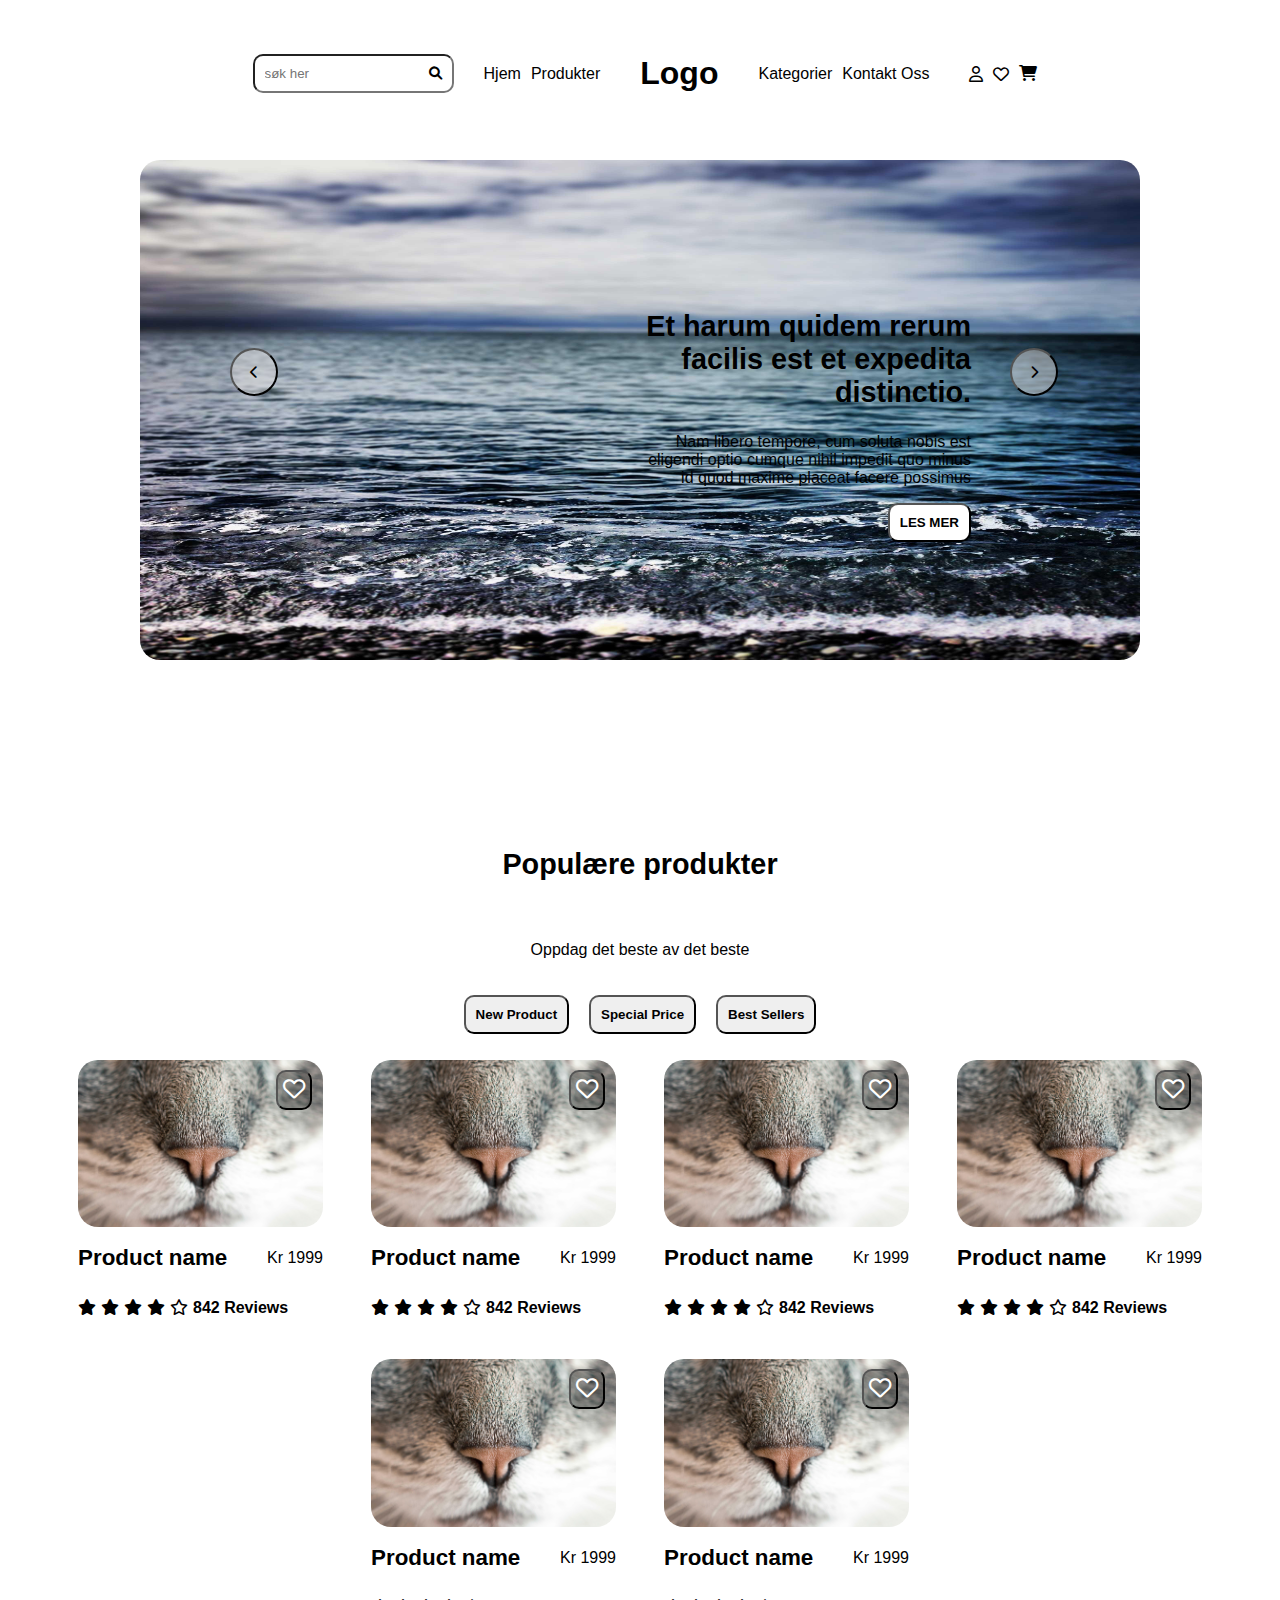
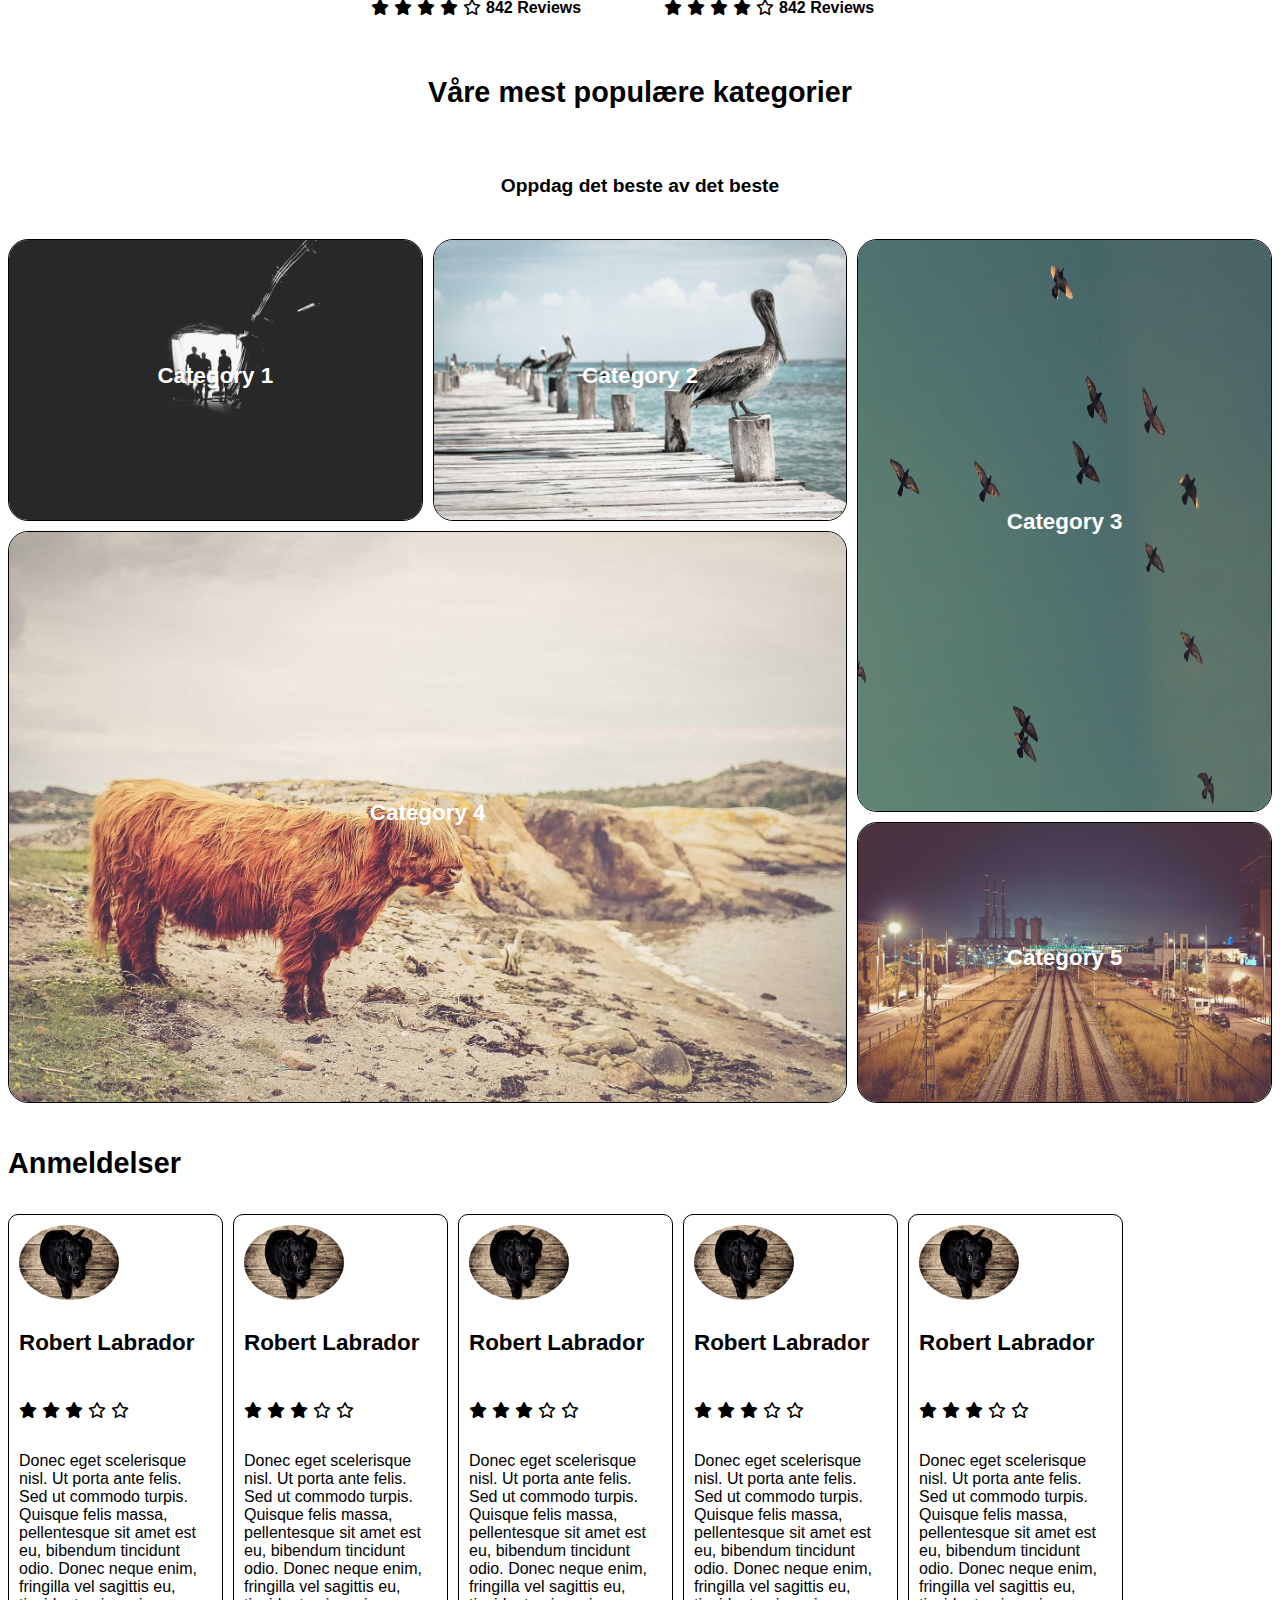
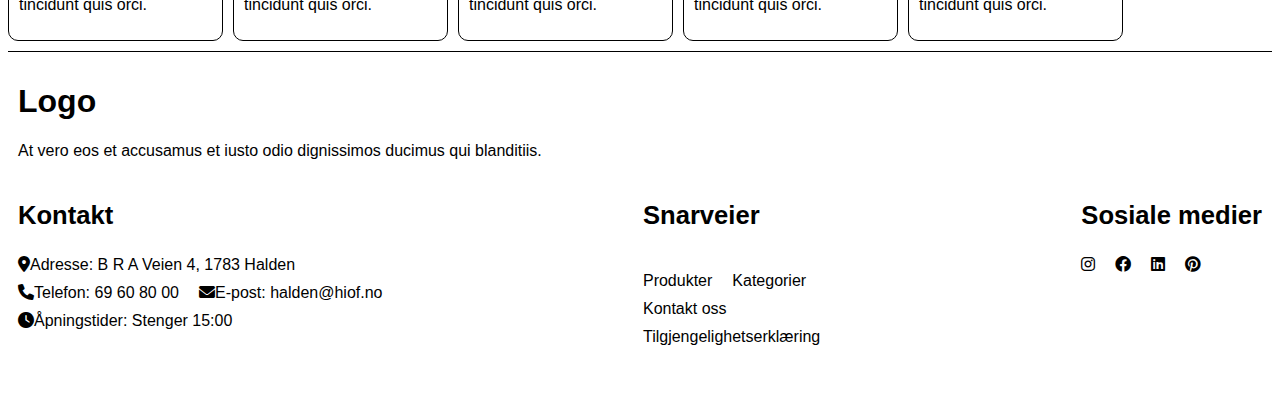
==== commit 3b4a09b5: "Finale 1" ====
--- a/Prosjekteksamen Web H24/index.html
+++ b/Prosjekteksamen Web H24/index.html
@@ -1,40 +1,37 @@
 <!DOCTYPE html>
 <html lang="nb">
-<head>
-    <meta charset="UTF-8">
-    <meta name="viewport" content="width=device-width, initial-scale=1.0">
-    <link rel="stylesheet" href="https://cdnjs.cloudflare.com/ajax/libs/font-awesome/6.0.0-beta3/css/all.min.css">
-    <link rel="stylesheet" href="css/style.css">
-    <title>Hovedside</title>
-</head>
-<div id="grid-container">
-    <!-- Bruker div her for å gruppere og sentrere alt av innhold i sida-->
-    <!-- Spesielt da for å gjøre et skille mellom  -->
-<body>
-    <header id="global-header">
-        <div id="searchbar">
-            <!-- Tar i bruk en div for å holde søkebaren bundet da den består av 2 deler  -->
-            <input type="search" placeholder="søk her" id="search">
-            <button type="submit"><i class="fa-solid fa-magnifying-glass"></i></button>
-        </div>
-        <nav>
-            <ul>
-                <li><a href="index.html">Hjem</a></li>
-                <li><a href="index.html#pop-prod">Produkter</a></li> 
-                <li><a href="index.html"><h1 class="logo">Logo</h1></a></li>
-                <li><a href="index.html#pop-kat">Kategorier</a></li>
-                <li><a href="#global-footer">Kontakt Oss</a></li>
-            </ul>
-        </nav>
-        <nav>
-            <ul>
-                <li><i class="fa-regular fa-user"></i></li>
-                <li><a href="#"><i class="fa-regular fa-heart"></i></a></li>
-                <li><a href="checkout.html"><i class="fa-solid fa-cart-shopping"></i></a></li>
-            </ul>
-        </nav>
-    </header>
-        <main>
+    <head>
+        <meta charset="UTF-8">
+        <meta name="viewport" content="width=device-width, initial-scale=1.0">
+        <link rel="stylesheet" href="https://cdnjs.cloudflare.com/ajax/libs/font-awesome/6.0.0-beta3/css/all.min.css">
+        <link rel="stylesheet" href="css/style.css">
+        <title>Hovedside</title>
+    </head>
+    <body>
+        <header id="global-header">
+            <div id="searchbar">
+                <!-- Tar i bruk en div for å holde søkebaren bundet da den består av 2 deler  -->
+                <input type="search" placeholder="søk her" class="search">
+                <button class="mag-glass-but" type="submit"><i class="fa-solid fa-magnifying-glass"></i></button>
+            </div>
+            <nav>
+                <ul>
+                    <li><a href="index.html">Hjem</a></li>
+                    <li><a href="index.html#pop-prod">Produkter</a></li> 
+                    <li><a href="index.html"><h1 class="logo">Logo</h1></a></li>
+                    <li><a href="index.html#pop-kat">Kategorier</a></li>
+                    <li><a href="#global-footer">Kontakt Oss</a></li>
+                </ul>
+            </nav>
+            <nav>
+                <ul> 
+                    <li><i class="fa-regular fa-user"></i></li>
+                    <li><i class="fa-regular fa-heart"></i></li>
+                    <li><a href="checkout.html"><i class="fa-solid fa-cart-shopping"></i></a></li>
+                </ul>
+            </nav>
+        </header>
+        <main id="indexmain">
             <section id="banner">
                 <button id="leftbut" type="submit"><i class="fa-solid fa-chevron-left"></i></button>
                 <button id="rightbut" type="submit"><i class="fa-solid fa-chevron-right"></i></button>
@@ -42,30 +39,27 @@
                     <img src="bilder/Hoved_side/Lorem-picsum-ocean.jpg" alt="Bilde av steinstrand med sjø utover horisonten">
                     <!-- Bildet fra https://fastly.picsum.photos/id/147/2448/2448.jpg?hmac=Xk6y7EeyG6VQTac1N9IhDAwLVNVeCn_KBN4nO5SRxPw -->
                 <aside class="bannertext">
-                    <!-- Tar i bruk en banner for å isolere innholdet som skal posisjoneres over bannerbildet -->
                     <h2>Et harum quidem rerum facilis est et expedita distinctio.</h2>
                     <p>Nam libero tempore, cum soluta nobis est eligendi optio cumque nihil impedit quo minus id quod maxime placeat facere possimus</p>
-                    <button type="submit"><a href="#">LES MER</a></button>
+                    <button class="bannerbut" type="submit"><i>LES MER</i></button>
                 </aside>
                 </article>
-                <article class="bannercard">
+                <article class="bannercard" id="bannercard2">
                     <img src="bilder/Hoved_side/Fisherman.jpg" alt="Bilde av en mann som fisker fra en stein på stranda">
                     <!-- Bildet fra https://fastly.picsum.photos/id/27/3264/1836.jpg?hmac=p3BVIgKKQpHhfGRRCbsi2MCAzw8mWBCayBsKxxtWO8g -->
                 <aside class="bannertext">
-                    <!-- Tar i bruk en banner for å isolere innholdet som skal posisjoneres over bannerbildet -->
                     <h2>Et harum quidem rerum facilis est et expedita distinctio.</h2>
                     <p>Nam libero tempore, cum soluta nobis est eligendi optio cumque nihil impedit quo minus id quod maxime placeat facere possimus</p>
-                    <button type="submit"><a href="#">LES MER</a></button>
+                    <button class="bannerbut" type="submit"><i>LES MER</i></button>
                 </aside>
                 </article>
-                <article class="bannercard">
+                <article class="bannercard" id="bannercard3">
                     <img src="bilder/Hoved_side/Mountians.jpg" alt="Bilde av en fjellskjede med snø og en stor dal i mellom fjellveggene">
                     <!-- Bildet fra https://fastly.picsum.photos/id/29/4000/2670.jpg?hmac=rCbRAl24FzrSzwlR5tL-Aqzyu5tX_PA95VJtnUXegGU -->
                 <aside class="bannertext">
-                    <!-- Tar i bruk en banner for å isolere innholdet som skal posisjoneres over bannerbildet -->
                     <h2>Et harum quidem rerum facilis est et expedita distinctio.</h2>
                     <p>Nam libero tempore, cum soluta nobis est eligendi optio cumque nihil impedit quo minus id quod maxime placeat facere possimus</p>
-                    <button type="submit"><a href="#">LES MER</a></button>
+                    <button class="bannerbut" type="submit"><i>LES MER</i></button>
                 </aside>
                 </article>
 
@@ -75,89 +69,89 @@
                 <article id="centercont">
                     <h2>Populære produkter</h2>
                     <p>Oppdag det beste av det beste</p>
-                    <button type="submit"><a href="#">New Product</a></button>
-                    <button type="submit"><a href="#">Special Price</a></button>
-                    <button type="submit"><a href="#">Best Sellers</a></button>
+                    <button class="pop-prod-but" type="submit"><i>New Product</i></button>
+                    <button class="pop-prod-but" type="submit"><i>Special Price</i></button>
+                    <button class="pop-prod-but" type="submit"><i>Best Sellers</i></button>
                 </article>
                         <article class="prod-card">
                             <a href="product.html"><img src="bilder/Hoved_side/Lorem-picsum-cat.jpg" alt="Bilde av katt nese"></a>
                             <!-- Bildet fra https://fastly.picsum.photos/id/40/4106/2806.jpg?hmac=MY3ra98ut044LaWPEKwZowgydHZ_rZZUuOHrc3mL5mI -->
-                            <button class="heartbut" type="submit"><a href="#"><i class="fa-regular fa-heart"></i></a></button>
-                            <a href="product.html">Product name</a> <!-- Linker til produkt siden -->
-                            <p>Kr 1999</p>
-                            <ul class="rating">
-                                <li><i class="fa-solid fa-star"></i></li>
-                                <li><i class="fa-solid fa-star"></i></li>
-                                <li><i class="fa-solid fa-star"></i></li>
-                                <li><i class="fa-solid fa-star"></i></li>
-                                <li><i class="fa-regular fa-star"></i></li>
-                                <li>842 Reviews</li>
-                            </ul>
-                        </article>
-                        <article class="prod-card">
-                            <a href="product.html"><img src="bilder/Hoved_side/Lorem-picsum-cat.jpg" alt="Bilde av katt nese"></a>
-                            <!-- Bildet fra https://fastly.picsum.photos/id/40/4106/2806.jpg?hmac=MY3ra98ut044LaWPEKwZowgydHZ_rZZUuOHrc3mL5mI -->
-                            <button class="heartbut" type="submit"><a href="#"><i class="fa-regular fa-heart"></i></a></button>
-                            <a href="product.html">Product name</a> <!-- Linker til produkt siden -->
-                            <p>Kr 1999</p>
-                            <ul class="rating">
-                                <li><i class="fa-solid fa-star"></i></li>
-                                <li><i class="fa-solid fa-star"></i></li>
-                                <li><i class="fa-solid fa-star"></i></li>
-                                <li><i class="fa-solid fa-star"></i></li>
-                                <li><i class="fa-regular fa-star"></i></li>
-                                <li>842 Reviews</li>
-                            </ul>
-                        </article>
-                        <article class="prod-card">
-                            <a href="product.html"><img src="bilder/Hoved_side/Lorem-picsum-cat.jpg" alt="Bilde av katt nese"></a>
-                            <!-- Bildet fra https://fastly.picsum.photos/id/40/4106/2806.jpg?hmac=MY3ra98ut044LaWPEKwZowgydHZ_rZZUuOHrc3mL5mI -->
-                            <button class="heartbut" type="submit"><a href="#"><i class="fa-regular fa-heart"></i></a></button>
-                            <a href="product.html">Product name</a> <!-- Linker til produkt siden -->
-                            <p>Kr 1999</p>
-                            <ul class="rating">
-                                <li><i class="fa-solid fa-star"></i></li>
-                                <li><i class="fa-solid fa-star"></i></li>
-                                <li><i class="fa-solid fa-star"></i></li>
-                                <li><i class="fa-solid fa-star"></i></li>
-                                <li><i class="fa-regular fa-star"></i></li>
-                                <li>842 Reviews</li>
-                            </ul>
-                        </article>
-                        <article class="prod-card">
-                            <a href="product.html"><img src="bilder/Hoved_side/Lorem-picsum-cat.jpg" alt="Bilde av katt nese"></a>
-                            <!-- Bildet fra https://fastly.picsum.photos/id/40/4106/2806.jpg?hmac=MY3ra98ut044LaWPEKwZowgydHZ_rZZUuOHrc3mL5mI -->
-                            <button class="heartbut" type="submit"><a href="#"><i class="fa-regular fa-heart"></i></a></button>
-                            <a href="product.html">Product name</a> <!-- Linker til produkt siden -->
-                            <p>Kr 1999</p>
-                            <ul class="rating">
-                                <li><i class="fa-solid fa-star"></i></li>
-                                <li><i class="fa-solid fa-star"></i></li>
-                                <li><i class="fa-solid fa-star"></i></li>
-                                <li><i class="fa-solid fa-star"></i></li>
-                                <li><i class="fa-regular fa-star"></i></li>
-                                <li>842 Reviews</li>
-                            </ul>
-                        </article>
-                        <article class="prod-card">
-                            <a href="product.html"><img src="bilder/Hoved_side/Lorem-picsum-cat.jpg" alt="Bilde av katt nese"></a>
-                            <!-- Bildet fra https://fastly.picsum.photos/id/40/4106/2806.jpg?hmac=MY3ra98ut044LaWPEKwZowgydHZ_rZZUuOHrc3mL5mI -->
-                            <button class="heartbut" type="submit"><a href="#"><i class="fa-regular fa-heart"></i></a></button>
-                            <a href="product.html">Product name</a> <!-- Linker til produkt siden -->
-                            <p>Kr 1999</p>
-                            <ul class="rating">
-                                <li><i class="fa-solid fa-star"></i></li>
-                                <li><i class="fa-solid fa-star"></i></li>
-                                <li><i class="fa-solid fa-star"></i></li>
-                                <li><i class="fa-solid fa-star"></i></li>
-                                <li><i class="fa-regular fa-star"></i></li>
-                                <li>842 Reviews</li>
-                            </ul>
-                        </article>
-                        <article class="prod-card">
-                            <a href="product.html"><img src="bilder/Hoved_side/Lorem-picsum-cat.jpg" alt="Bilde av katt nese"></a>
-                            <!-- Bildet fra https://fastly.picsum.photos/id/40/4106/2806.jpg?hmac=MY3ra98ut044LaWPEKwZowgydHZ_rZZUuOHrc3mL5mI -->
-                            <button class="heartbut" type="submit"><a href="#"><i class="fa-regular fa-heart"></i></a></button>
+                            <button class="heartbut" type="submit"><i class="fa-regular fa-heart"></i></button>
+                            <a href="product.html">Product name</a> <!-- Linker til produkt siden -->
+                            <p>Kr 1999</p>
+                            <ul class="rating">
+                                <li><i class="fa-solid fa-star"></i></li>
+                                <li><i class="fa-solid fa-star"></i></li>
+                                <li><i class="fa-solid fa-star"></i></li>
+                                <li><i class="fa-solid fa-star"></i></li>
+                                <li><i class="fa-regular fa-star"></i></li>
+                                <li>842 Reviews</li>
+                            </ul>
+                        </article>
+                        <article class="prod-card">
+                            <a href="product.html"><img src="bilder/Hoved_side/Lorem-picsum-cat.jpg" alt="Bilde av katt nese"></a>
+                            <!-- Bildet fra https://fastly.picsum.photos/id/40/4106/2806.jpg?hmac=MY3ra98ut044LaWPEKwZowgydHZ_rZZUuOHrc3mL5mI -->
+                            <button class="heartbut" type="submit"><i class="fa-regular fa-heart"></i></button>
+                            <a href="product.html">Product name</a> <!-- Linker til produkt siden -->
+                            <p>Kr 1999</p>
+                            <ul class="rating">
+                                <li><i class="fa-solid fa-star"></i></li>
+                                <li><i class="fa-solid fa-star"></i></li>
+                                <li><i class="fa-solid fa-star"></i></li>
+                                <li><i class="fa-solid fa-star"></i></li>
+                                <li><i class="fa-regular fa-star"></i></li>
+                                <li>842 Reviews</li>
+                            </ul>
+                        </article>
+                        <article class="prod-card">
+                            <a href="product.html"><img src="bilder/Hoved_side/Lorem-picsum-cat.jpg" alt="Bilde av katt nese"></a>
+                            <!-- Bildet fra https://fastly.picsum.photos/id/40/4106/2806.jpg?hmac=MY3ra98ut044LaWPEKwZowgydHZ_rZZUuOHrc3mL5mI -->
+                            <button class="heartbut" type="submit"><i class="fa-regular fa-heart"></i></button>
+                            <a href="product.html">Product name</a> <!-- Linker til produkt siden -->
+                            <p>Kr 1999</p>
+                            <ul class="rating">
+                                <li><i class="fa-solid fa-star"></i></li>
+                                <li><i class="fa-solid fa-star"></i></li>
+                                <li><i class="fa-solid fa-star"></i></li>
+                                <li><i class="fa-solid fa-star"></i></li>
+                                <li><i class="fa-regular fa-star"></i></li>
+                                <li>842 Reviews</li>
+                            </ul>
+                        </article>
+                        <article class="prod-card">
+                            <a href="product.html"><img src="bilder/Hoved_side/Lorem-picsum-cat.jpg" alt="Bilde av katt nese"></a>
+                            <!-- Bildet fra https://fastly.picsum.photos/id/40/4106/2806.jpg?hmac=MY3ra98ut044LaWPEKwZowgydHZ_rZZUuOHrc3mL5mI -->
+                            <button class="heartbut" type="submit"><i class="fa-regular fa-heart"></i></button>
+                            <a href="product.html">Product name</a> <!-- Linker til produkt siden -->
+                            <p>Kr 1999</p>
+                            <ul class="rating">
+                                <li><i class="fa-solid fa-star"></i></li>
+                                <li><i class="fa-solid fa-star"></i></li>
+                                <li><i class="fa-solid fa-star"></i></li>
+                                <li><i class="fa-solid fa-star"></i></li>
+                                <li><i class="fa-regular fa-star"></i></li>
+                                <li>842 Reviews</li>
+                            </ul>
+                        </article>
+                        <article class="prod-card">
+                            <a href="product.html"><img src="bilder/Hoved_side/Lorem-picsum-cat.jpg" alt="Bilde av katt nese"></a>
+                            <!-- Bildet fra https://fastly.picsum.photos/id/40/4106/2806.jpg?hmac=MY3ra98ut044LaWPEKwZowgydHZ_rZZUuOHrc3mL5mI -->
+                            <button class="heartbut" type="submit"><i class="fa-regular fa-heart"></i></button>
+                            <a href="product.html">Product name</a> <!-- Linker til produkt siden -->
+                            <p>Kr 1999</p>
+                            <ul class="rating">
+                                <li><i class="fa-solid fa-star"></i></li>
+                                <li><i class="fa-solid fa-star"></i></li>
+                                <li><i class="fa-solid fa-star"></i></li>
+                                <li><i class="fa-solid fa-star"></i></li>
+                                <li><i class="fa-regular fa-star"></i></li>
+                                <li>842 Reviews</li>
+                            </ul>
+                        </article>
+                        <article class="prod-card">
+                            <a href="product.html"><img src="bilder/Hoved_side/Lorem-picsum-cat.jpg" alt="Bilde av katt nese"></a>
+                            <!-- Bildet fra https://fastly.picsum.photos/id/40/4106/2806.jpg?hmac=MY3ra98ut044LaWPEKwZowgydHZ_rZZUuOHrc3mL5mI -->
+                            <button class="heartbut" type="submit"><i class="fa-regular fa-heart"></i></button>
                             <a href="product.html">Product name</a> <!-- Linker til produkt siden -->
                             <p>Kr 1999</p>
                             <ul class="rating">
@@ -314,7 +308,7 @@
                         <li><a href="index.html#pop-prod">Produkter</a></li>
                         <li><a href="index.html#pop-kat">Kategorier</a></li>
                         <li><a href="#global-footer">Kontakt oss</a>
-                        <li><a href="#"> Tilgjengelighetserklæring</a></li>
+                        <li><a href="Tilgjengelighetserklæring/Tilgjengelighetserklæring.pdf" target="_blank"> Tilgjengelighetserklæring</a></li>
                     </ul>
             </section>
             <section>
@@ -328,6 +322,5 @@
 
             </section>
         </footer>
-        </div>
 </body>
 </html>--- a/Prosjekteksamen Web H24/css/style.css
+++ b/Prosjekteksamen Web H24/css/style.css
@@ -24,11 +24,21 @@
     color: #000000;
     font-family: Arial, Helvetica, sans-serif;
 }
+i{
+    font-family: Arial, Helvetica, sans-serif;
+    font-style: normal;
+}
 
 /* Grid container */
 
 /* Mobile */
 @media screen and (max-width: 800px){
+    #indexmain{
+        display: grid;
+        grid-template-columns: 1fr;
+        grid-template-rows: 1fr;
+        max-width: 800px;
+    }
     #grid-container{
         display: grid;
         grid-template-columns: 1fr;
@@ -45,7 +55,7 @@
         align-items: center;
         justify-content: center;
     }
-    #searchbar{
+    .searchbar{
         text-align: center;
         display: flex;
         flex-wrap: wrap;
@@ -96,13 +106,62 @@
         text-align: center;
     
     }
+    .bannercard img{
+        position: relative;  
+        max-width: 100%;
+        object-fit: cover;
+        height: auto;
+        border-radius: 20px;
+    }
+    .bannercard{
+        position: relative;
+        display: flex;
+        flex-wrap: wrap;
+        justify-content: center;
+        align-items: center;
+        flex-direction: column;
+    }
+    .bannertext{
+        top: 25%;
+        position: absolute;
+        left: 50%;
+        text-align: right;
+    }
+    #leftbut, #rightbut{
+        display: none;
+    }
+    .bannertext button{
+        padding: 10px;
+        cursor: pointer;
+        font-weight: bold;
+        background-color: #918b8b;
+        border-radius: 10px;
+    }
+    #bannercard2, #bannercard3{
+        display: none;
+    }
+    #prod-det{
+        margin-top: 55px;
+    }
+    #checkmain{
+    display: flex;
+    flex-wrap: wrap;
+    flex-direction: column;
+    justify-content: center;
+    min-width: 350px;
+    }
 }
 
     
 
 /* Desktop */
 @media screen and (min-width: 1000px) {
-
+    #indexmain{
+        display: flex;  
+        flex-wrap: wrap;  
+        justify-content: center;  
+        gap: 10px;  
+    }
     body{
         display: flex;
         flex-direction: column;
@@ -126,7 +185,7 @@
         margin-right: 30px;
         margin-left: 30px;
     }
-    #searchbar{
+    .searchbar{
         text-align: center;
         display: flex;
         flex-wrap: wrap;
@@ -147,6 +206,14 @@
             display: flex;
             flex-wrap: wrap;
             justify-content: left;
+    }
+    #banner img{
+        position: relative;  
+        width: 100%;
+        max-width: 1000px;
+        max-height: 500px;
+        border-radius: 20px;
+        min-width: 1000px;
     }
     #banner{
         position: relative;
@@ -173,12 +240,20 @@
         text-align: right;
         z-index: 2;
     }
+    #bannercard2 .bannertext{
+        left: 8%;
+        text-align: left;
+    }
+    #bannercard3 .bannertext{
+        left: 34%;
+        text-align: center;
+    }
     #rightbut, #leftbut{
         padding: 10px;
         height: 48px;
         width: 48px;
         border-radius: 50%;
-        position: fixed;
+        position: absolute;
         background-color: rgba(226, 224, 224, 0.5);
         top: 50%;
         z-index: 3;
@@ -192,9 +267,17 @@
         top: 34%;
         left: 87%;
     }
-    
-}
-
+    .bannerbut{
+        padding: 10px;
+        cursor: pointer;
+        font-weight: bold;
+        background-color: #fff;
+        border-radius: 10px;
+    }
+    .bannerbut i{
+        font-family: Arial, Helvetica, sans-serif;
+        font-weight: bolder;
+    }
     #snarvei-list{
         display: flex;
         flex-wrap: wrap;
@@ -218,6 +301,12 @@
         display: grid;
         align-items: end;
     }
+    #grid-container-produktinfo{
+        display: grid;
+        grid-template-columns: 1fr 1fr;
+        grid-template-rows: 1fr;
+    }
+}
 
     
 
@@ -248,7 +337,7 @@
         margin-right: 30px;
         margin-left: 30px;
     }
-    #searchbar{
+    .searchbar{
         text-align: center;
         display: flex;
         flex-wrap: wrap;
@@ -269,33 +358,31 @@
             display: flex;
             flex-wrap: wrap;
             justify-content: left;
-        }
-
-    #rightbut, #leftbut{
-        padding: 10px;
-        height: 37px;
-        width: 37px;
-        border-radius: 50%;
-        position: absolute;
-        top: 57%;
-        left: 50%;
-    }
-    #leftbut{
-        left: 10px
-    }
-    #rightbut{   
-        right: 10px;    
+    }
+    #banner img{
+        position: relative;  
+        width: 100%;
+        max-width: 1000px;
+        max-height: 500px;
+        border-radius: 20px;
+        min-width: 1000px;
+    }
+    #banner{
+        position: relative;
+        width: 100%;
     }
     .bannercard{
         position: relative;
         width: 100%;
         margin-bottom: 50px;
+        width: 1000px;
+        scroll-snap-align: start;
     }
     .bannercard img{  
         width: 100%;
         max-width: 1000px;
         max-height: 500px;
-        position: absolute;
+        z-index: 1;
     }
     .bannertext{
         top: 25%;
@@ -303,6 +390,37 @@
         max-width: 331px;
         left: 50%;
         text-align: right;
+        z-index: 2;
+    }
+    #rightbut, #leftbut{
+        padding: 10px;
+        height: 48px;
+        width: 48px;
+        border-radius: 50%;
+        position: absolute;
+        background-color: rgba(226, 224, 224, 0.5);
+        top: 50%;
+        z-index: 3;
+        cursor: pointer;
+    }
+    #leftbut{
+        left: 9%;
+        top: 34%;
+    }
+    #rightbut{   
+        top: 34%;
+        left: 87%;
+    }
+    .bannerbut{
+        padding: 10px;
+        cursor: pointer;
+        font-weight: bold;
+        background-color: #fff;
+        border-radius: 10px;
+    }
+    .bannerbut i{
+        font-family: Arial, Helvetica, sans-serif;
+        font-weight: bolder;
     }
     #snarvei-list{
         display: flex;
@@ -317,10 +435,18 @@
         max-width: 500px;
     }
     #kat3{
-        grid-column: 1 / 3;
-    }
-
-}
+        grid-column: 1 / 4;
+    }
+    #grid-container-produktinfo{
+        display: grid;
+        grid-template-columns: 1fr 1fr;
+        grid-template-rows: 1fr;
+    }
+}
+    #fancypics article{
+        display: grid;
+        align-items: end;
+    }
 
 
 
@@ -341,13 +467,15 @@
     position: relative;
     left: 10px;
 }
-#global-header button{
+.mag-glass-but{
     padding: 10px;
     border: none;
     cursor: pointer;
     border-radius: 0 10px 10px 0;
     background-color: #fff;
     position: absolute;
+    right: -4%;
+    top: 0%;
 }
 #global-header ul{
     gap: 10px;
@@ -355,7 +483,9 @@
     flex-wrap: wrap;
     justify-content: space-evenly;
 }
-
+#searchbar{
+    position: relative;
+}
 #global-header a{
     color: #000000;
     text-decoration: none;
@@ -455,7 +585,14 @@
 
 
 /* Seksjon 1 Hovedside */
-
+#gridmain{
+    display: flex;  
+    flex-wrap: wrap;  
+    justify-content: center;  
+    gap: 10px;  
+    flex-direction: column;
+
+}
 #banner{
     flex-direction: row;
     display: flex;
@@ -466,15 +603,6 @@
     max-width: 1000px;
     gap: 10px;
 }
-
-#banner img{
-    position: relative;  
-    width: 100%;
-    max-width: 1000px;
-    max-height: 500px;
-    border-radius: 20px;
-    min-width: 1000px;
-}
 #banner a{
     color: #000000;
     text-decoration: none;
@@ -523,6 +651,7 @@
 .prod-card{
     border-radius: 10px;
     max-width: 245px;
+    min-width: 240px;
     display: flex;
     flex-wrap: wrap;
     justify-content: space-between;
@@ -538,6 +667,11 @@
     background-color: rgba(0, 0, 0, 0.25);
     padding: 5px;
     left: 188px;
+    font-size: 1.4rem;
+    cursor: pointer;
+}
+.heartbut:hover{
+    background-color: rgb(224, 19, 19);
 }
 .rating{
     list-style: none;
@@ -573,6 +707,20 @@
     width: 100%;
     max-width: 400px;
     border-radius: 20px;
+}
+.pop-prod-but{
+    padding: 10px;
+    cursor: pointer;
+    border-radius: 10px;
+}
+.pop-prod-but:hover{
+    background-color: #5a5454;
+    color: #ffffff;
+}
+.pop-prod-but i{
+    font-family: Arial, Helvetica, sans-serif;
+    font-weight: bold;
+    font-style: normal;
 }
 #centercont a{
     color: #000000;
@@ -750,13 +898,6 @@
 
 
 /* Produktside */
-
-
-#grid-container-produktinfo{
-    display: grid;
-    grid-template-columns: 1fr 1fr;
-    grid-template-rows: 1fr;
-}
 #grid-container-produktinfo img{
     width: 650px;
     max-width: 160px;
@@ -805,7 +946,7 @@
 .dropdown ul{
     border-top-color: rgb(140, 130, 115);
 }
-#dropdown-button{
+.dropdown-button{
     display: flex;
     flex-direction: row;
     justify-content: space-between;
@@ -815,11 +956,6 @@
 }
 
 /* Brødsmulesti */
-#main-content{
-    display: flex;
-    flex-wrap: wrap;
-    gap: 10px;
-}
 #breadcrumbs ul{
     display: flex;
     flex-wrap: wrap;
@@ -867,7 +1003,7 @@
     overflow-x: hidden;
     overflow-y: auto;
 }
-#dropdown-button ul{
+.dropdown-button ul{
     list-style: none;
     padding: 0;
     display: flex;
@@ -882,6 +1018,13 @@
 }
 #smallform label{
     width: 100%;
+}
+#size{
+    cursor: pointer;
+}
+#size:hover{
+    background-color: #000000;
+    color: #ffffff;
 }
 #smallform select{
     padding: 10px;
@@ -894,12 +1037,20 @@
     background-color: #000000;
     color: #fff;
     width: 70%;
+}
+#but1:hover{
+    background-color: #fff;
+    color: #000000;
 }
 #but2{
     background-color:#fff;
     color: #000000;
     width: 20%;
 }
+#but2:hover{
+    background-color: #000000;
+    color: #fff;
+}
 #prodaside a{
     color: #000000;
 }
@@ -1045,6 +1196,7 @@
     flex-wrap: wrap;
     flex-direction: row;
     justify-content: center;
+    width: 100%;
 }
 .checkinfo ul{
     list-style: none;
@@ -1135,6 +1287,9 @@
 }
 #shortin{
     align-content: end;
+}
+#login{
+    grid-column: 1/3;
 }
 #save-but{
     grid-column: 1/4;
@@ -1183,6 +1338,10 @@
     flex-wrap: wrap;
     max-width: 210px;
 }
+.leveringalt label span{
+    align-content: center;
+    gap: 10px;
+}
 .leveringalt h4{
     font-size: 1rem;
 }
